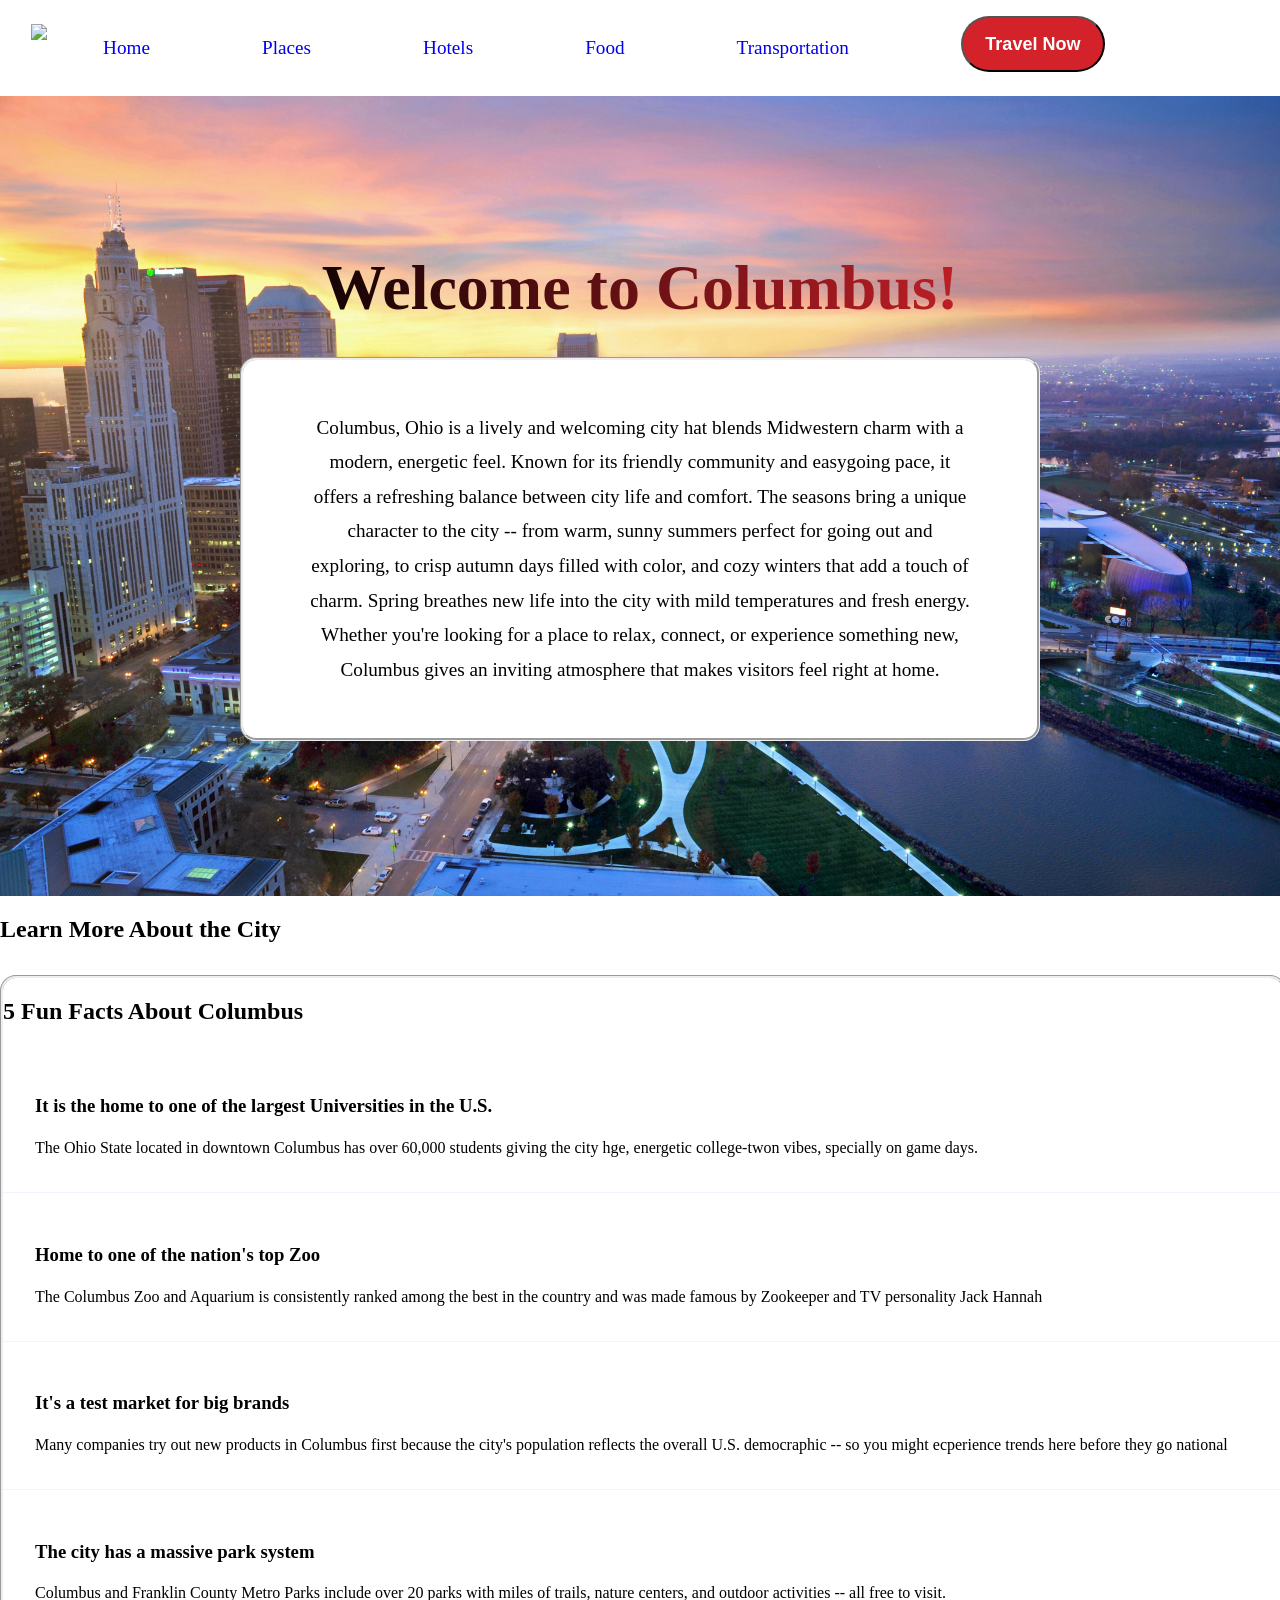
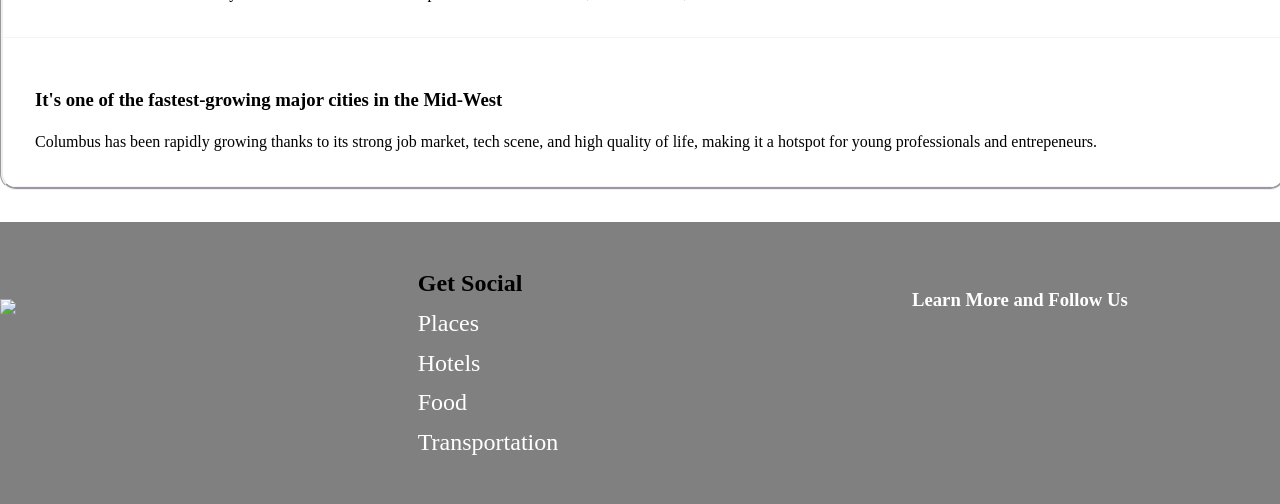
==== index.html @ cfb50b90 "Alejandra Quintero 5/7/2026 10:23 am" ====
<!DOCTYPE html>
<html lang="en">
<head>
    <meta charset="UTF-8">
    <meta name="viewport" content="width=device-width, initial-scale=1.0">
    <title>Columbus Webpage</title>
    <link rel = "stylesheet" href = "stylesheet.css"> 

    <script src="https://kit.fontawesome.com/469e185b0f.js" crossorigin="anonymous"></script>


</head>
<body>
    <!--NAVBAR SECTION -->
    <nav class = "navbar">
        <a href="index.html" id = "navlogo"> 
        <img class = "img" src = "./Resources/Columbus_LogoLockUp_Red_RGB.png"></a>
        </div>

        <ul class = "navbar_menu">
            <li><a class = "nav_links" href = "index.html">Home</a></li>
            <li><a class = "nav_links" href = "places.html">Places</a></li>
            <li><a class = "nav_links" href = "hotels.html">Hotels</a></li>
            <li><a class = "nav_links" href = "food.html">Food</a></li>
            <li><a class = "nav_links" href = "transportation.html">Transportation</a></li>

        </ul>

        <button class = "travel_button">Travel Now</button>

    </nav>
    <!--NAVBAR SECTION ENDS-->


    <!--MAIN HERO SECTION -->
    <section class =  "hero">
        <div class = "hero_content">
                <h1> Welcome to Columbus! </h1>
            <div class = "p_wrapper">
                    <p class = "hero_p">
                        Columbus, Ohio is a lively and welcoming city hat blends Midwestern charm with a modern, energetic feel. 
                        Known for its friendly community and easygoing pace, it offers a refreshing balance between city life and 
                        comfort. The seasons bring a unique character to the city -- from warm, sunny summers perfect for going out 
                        and exploring, to crisp autumn days filled with color, and cozy winters that add a touch of charm. Spring 
                        breathes new life into the city with mild temperatures and fresh energy. Whether you're looking for a place 
                        to relax, connect, or experience something new, Columbus gives an inviting atmosphere that makes visitors feel
                        right at home. 
                     </p>
            </div>
        </div>
                    

    </section>

    <!--MAIN SECTION-->

    <section class = "accordeon">
        
                <h2> Learn More About the City</h2>

                <div class = "hero_container">
                    <h2> 
                        5 Fun Facts About Columbus 
                    </h2>
                    <div class = "card">
                        <div class = "title">
                            <h3>
                                It is the home to one of the largest Universities in the U.S.
                            </h3>
                                <P class = "card_p"> 
                                    The Ohio State located in downtown Columbus has over 60,000 students 
                                    giving the city hge, energetic college-twon vibes, specially on game days. 
                                </P>
                        </div>
                    </div>
                    <div class = "card">
                        <div class = "title">
                            <h3>
                                Home to one of the nation's top Zoo
                            </h3>
                                <p class = "card_p">
                                    The Columbus Zoo and Aquarium is consistently ranked among the best in the country 
                                    and was made famous by Zookeeper and TV personality Jack Hannah 
                                </p>
                        </div>
                    </div>
                    <div class = "card">
                        <div class = "title">
                            <h3>
                                It's a test market for big brands 
                            </h3>
                                <p class = "card_p">
                                Many companies try out new products in Columbus first because the city's population reflects 
                                the overall U.S. democraphic -- so you might ecperience trends here before they go national
                            </p>
                        </div>
                    </div>
                    <div class = "card">
                        <div class = "title">
                            <h3>
                                The city has a massive park system
                            </h3>
                                <p class ="card_p">
                                    Columbus and Franklin County Metro Parks include over 20 parks with miles of trails, 
                                    nature centers,  and outdoor activities -- all free to visit. 
                                </p>

                        </div>
                    </div>
                    <div class = "card">
                        <div class = "title">
                            <h3>
                                It's one of the fastest-growing major cities in the Mid-West
                            </h3>
                                <p class = "card_p">
                                    Columbus has been rapidly growing thanks to its strong job market, tech scene, 
                                    and high quality of life, making it a hotspot for young professionals and entrepeneurs.
                                </p>
                        </div>
                    </div>

                </div>
        </div>
    </section>



    <!--FOOTER SECTION-->
    <footer class = "footer">
        <div class = "footer_container ">
            <div class = "footer_section"></div>
            <a href = "index.html">  <img class = "footer_logo" src = "./Resources/Columbus_LogoLockUp_Red_RGB.png"></a>
        </div>

        <div class = "footer_section"> <!--footer links--> 
            <h2>Get Social</h2>

            <a href = "places.html">Places</a>
            <a href = "hotels.html">Hotels</a>
            <a href = "food.html"> Food</a>
            <a href = "transportation.html"> Transportation</a>

        </div>

        <div class  = "footer_section">
            <h3> Learn More and Follow Us</h3>
            <div class = "media_icons">
                <a href = "https://www.facebook.com/Columbus/" target = "_blank">
                    <i class = "fa-brands fa-square-facebook"></i>
                </a>
                <a href = "https://www.instagram.com/Columbus/" target = "_blank">
                    <i class = "fa-brands fa-square-instagram"></i>
                </a>
                <a href = "https://x.com/Columbus" target = "blank">
                    <i class = "fa-brands fa-square-twitter"></i>

                <a href = "https://www.youtube.com/channel/UCgJ-dVHrsf5W9vEgA90TOJw" target = "_blank">
                    <i class = "fa-brands fa-square-youtube"></i>
                </a>
                </a>
            </div>
        </div>
        

    </footer>
        
    
</body>
</html>
---- stylesheet.css ----
body{
    margin: 0;
    font-family: Gotham Book; 
  
    
}


/*NAVBAR STYLING */ 
 
.navbar{
    background: transparent;  
    height: 6rem; 
    top: 0; 
    display: flex;  
    justify-content: center; 
    width: 100%;

    
}

.img{
 height: 3rem;
 width: auto; 
 padding: 1rem;
 align-items: left; 
}

#navlogo{
    background-size: 100%;
    display: flex; 
    align-items: center; 
    text-decoration: none; 
    background-clip: none;
}



.navbar_menu{
    display: flex;
    flex-direction: row;
    margin-bottom: 1rem; 
    text-decoration: none;
    list-style: none; 
    align-items: center; 
    justify-content: center; 
}

.nav_links{
    padding-right: 7rem; 
    padding-top: 1rem; 
    font-size: larger; 
    text-decoration: none; 
    list-style: none;

}

.nav_item:hover{
    color: #d3222a; 
    transition: all .3s ease-in-out; 
    transform: scale(1.05); 
}
.nav_item{
    text-decoration: none;
    list-style: none; 
    color: black;
    font-weight: bold;
    font-size:  2rem;
    display: inline-block; 
    transition: 0.3s ease, color 0.3s ease; 
}

.travel_button{
    margin-top: 1rem; 
    height: 3.5rem;
    width: 9rem;
    border-radius: 2.3rem; 
    background-color: #d3222a; 
    color: white; 
    font-weight: bold; 
    font-size: large; 
    text-align: center; 
    align-items: left; 
    margin-right: 10rem; 

}

.travel_button:hover{
    color: white; 
    transition: all .3s ease-in-out; 
    transform: scale(1.05); 
}


/*NAVBAR STYLING ENDS ********************************/ 

/*HERO STYLING ******************************/ 

.hero{
    display: flex; 
    align-items: center; 
    justify-content: center; 
    text-align: center; 
    padding-top: 5rem 2rem; 
    height: 50rem;
    


    background-image: url("./resources/DSC_7105.bl.f.jpg"); /*links image of columbus downtown as a background to webpage */
    background-size: cover;
    background-position: center; 
    position: relative; 
    background-repeat: no-repeat; 

}

.hero_content{
    position: relative; 
    max-width: 800px; 
}


.hero_content h1{
    background: linear-gradient(to right, black,#d3222a); 
    -webkit-baackground-clip: text;  
    background-clip: text; 
    color: transparent; 
    font-size: 4rem; 
    margin-bottom: 6rem;
    text-align: center; 
    margin: 0 0 2rem 0; 
}

.hero_p{
    color: black; 
    font-size: 1.2rem; 
    max-width: 60rem; 
    text-align: center;  
    padding: 0 2rem; 
    line-height: 1.8; 
    margin: 1 auto 0  auto; 
}

.p_wrapper{
    background-color: white; 
    padding: 2rem;
    border-radius: 1rem; 
    max-width: 60rem;
    margin: 0 auto; 
    border-style: groove; 
}

.hero_content h2{
    color: black; 
    font-weight: bolder;
    font-size: 1.9rem; 
}

.card{
    display: flex; 
    flex-direction: column;
    border-bottom: 1px solid hsl(275,100%,97%);
    padding-bottom: 1.5rem;

    background: white; 
    padding: 2rem; 

}

.card_p{
    margin: 0; 
    line-height: 24px; 
    color: black; 
    font-size: 16px; 
    transition: all .3s ease-in-out; 
}

.title:hover h3{
    color: #d3222a; 
    transition: all .3s ease-in-out; 
}

.hero_container{
    background: white; 
    display: flex;  
    flex-direction: column;  
    margin-top: 2rem; 
    width: 100%; 
    margin: 2rem auto; 
    border-radius: 1rem; 
    overflow: hidden;
    border-style: groove; 
}



/*HERO STYLING ENDS *********************************/
/*FOOTER STYLING *************/ 

.footer{
    background: grey;
    padding: 3rem; 

    display: flex; 
    justify-content: space-between; 
    align-items: flex-start; 


}

.footer_container{
    display: flex; 
    flex-direction: column; 
    gap: 0.8rem; 

}

.footer_section{
    display: flex; 
    flex-direction: column; 
    gap: 0.8rem; 
    text-decoration: none; 
    padding-left: 1rem;
    align-items: flex-start; 
   
}

.footer_section h3{
    color: white; 
    text-decoration: none; 
  
}

.footer_section h2{
    color: black; 
    margin: 0;
    text-align: right; 

}


.footer_section a:hover{
    color: #d3222a; 

}

.footer_logo{
 height: 3rem;
 width: auto; 
 padding: 1rem;
 align-items: left; 
 margin-left: -4rem
}

.footer_section:nth-child(2){
    align-items: flex-start; 

}


.footer_section:nth-child(3){
    align-items: flex-start; 
}

.footer_section a{
    color: white;
    text-decoration: none; 
    font-size: 1.5rem; 
    text-align: center; 
    align-items: center; 
}




.media_icons{
    display: flex; 
    flex-direction: row; 
    justify-content: space-evenly; 
    width: 20rem;
   


}

.media_icons a{
    font-size: 2.5rem;
    color: white; 
    
}
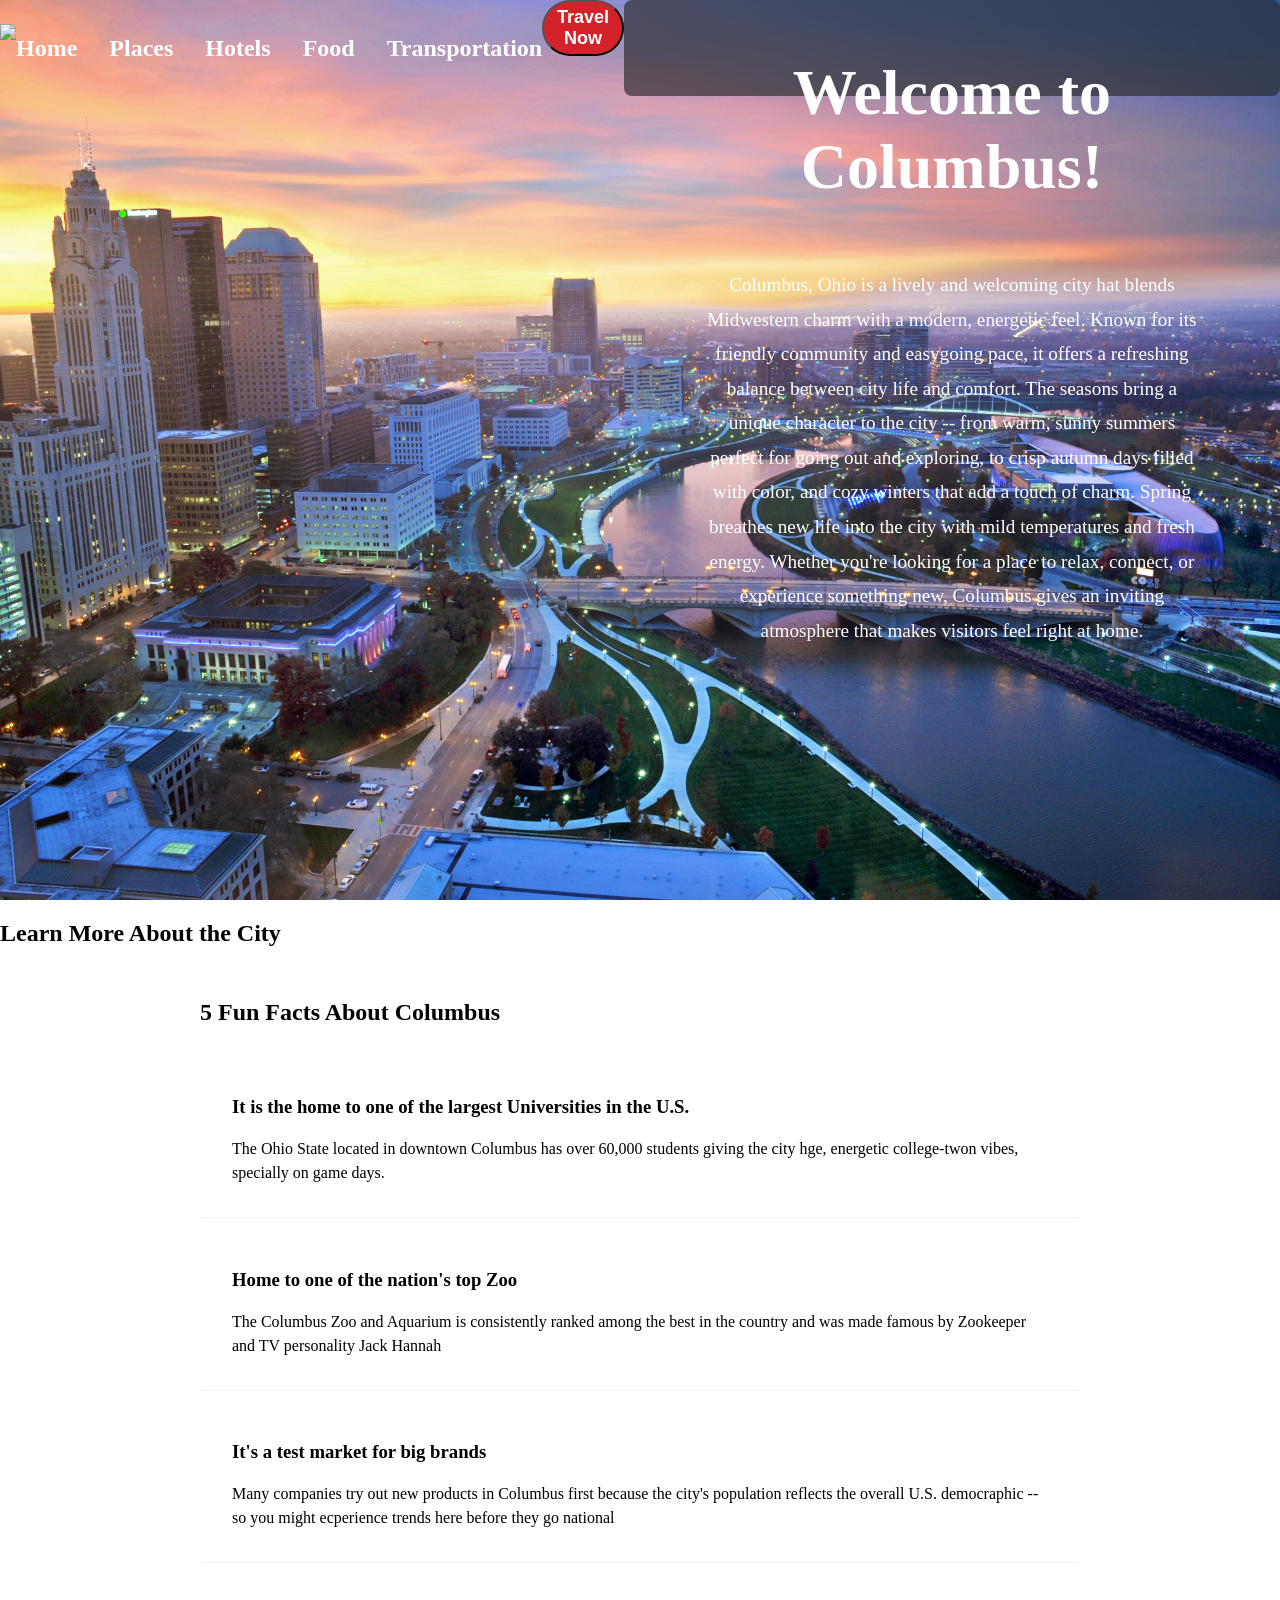
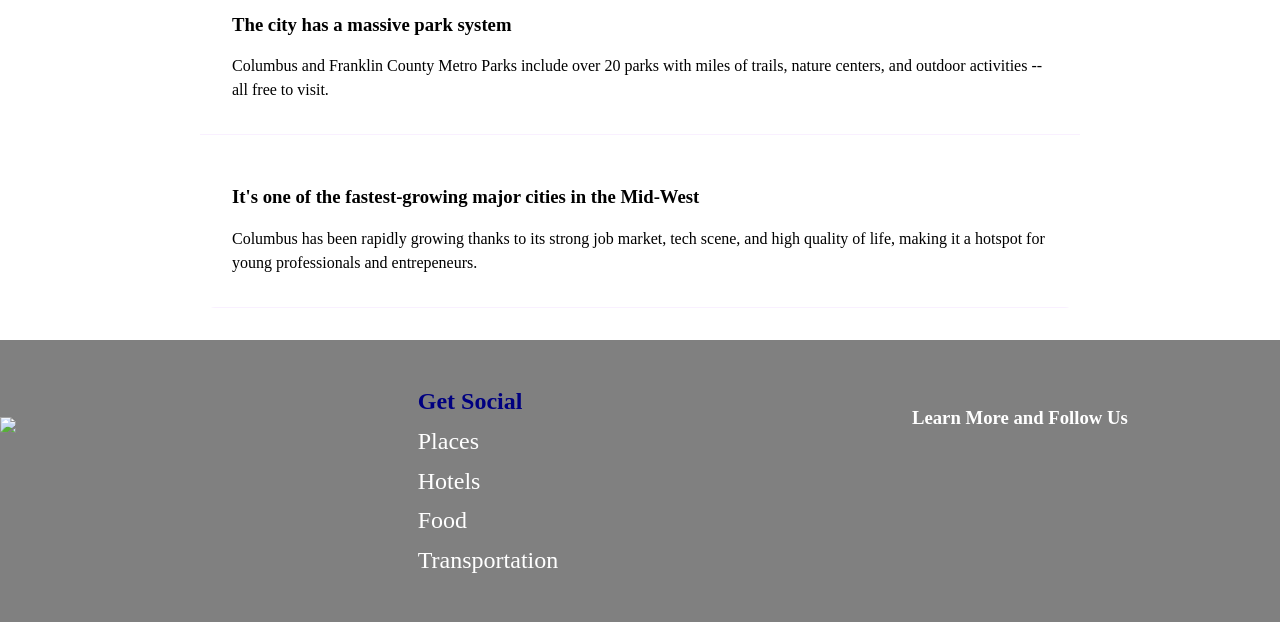
==== commit ad08725b: "Alejandra Quintero 5/13/2026 8:48pm" ====
--- a/index.html
+++ b/index.html
@@ -12,7 +12,14 @@
 </head>
 <body>
     <!--NAVBAR SECTION -->
-    <nav class = "navbar">
+
+    
+    <!--NAVBAR SECTION ENDS-->
+
+
+    <!--MAIN HERO SECTION -->
+    <section class =  "hero">
+        <nav class = "navbar">
         <a href="index.html" id = "navlogo"> 
         <img class = "img" src = "./Resources/Columbus_LogoLockUp_Red_RGB.png"></a>
         </div>
@@ -27,16 +34,10 @@
         </ul>
 
         <button class = "travel_button">Travel Now</button>
-
-    </nav>
-    <!--NAVBAR SECTION ENDS-->
-
-
-    <!--MAIN HERO SECTION -->
-    <section class =  "hero">
         <div class = "hero_content">
+            <div class = "welcome_box">
                 <h1> Welcome to Columbus! </h1>
-            <div class = "p_wrapper">
+                <div class = "p_wrapper">
                     <p class = "hero_p">
                         Columbus, Ohio is a lively and welcoming city hat blends Midwestern charm with a modern, energetic feel. 
                         Known for its friendly community and easygoing pace, it offers a refreshing balance between city life and 
@@ -46,6 +47,7 @@
                         to relax, connect, or experience something new, Columbus gives an inviting atmosphere that makes visitors feel
                         right at home. 
                      </p>
+                </div>
             </div>
         </div>
                     
--- a/stylesheet.css
+++ b/stylesheet.css
@@ -1,20 +1,25 @@
 body{
     margin: 0;
     font-family: Gotham Book; 
-  
-    
+
 }
 
 
 /*NAVBAR STYLING */ 
  
 .navbar{
-    background: transparent;  
+    background-color: transparent; 
     height: 6rem; 
     top: 0; 
+    left: 0;
     display: flex;  
     justify-content: center; 
     width: 100%;
+    position: absolute; 
+    justify-content: center; 
+    z-index: 10; 
+
+    
 
     
 }
@@ -22,7 +27,7 @@
 .img{
  height: 3rem;
  width: auto; 
- padding: 1rem;
+ /* padding: 2.5rem; */
  align-items: left; 
 }
 
@@ -44,18 +49,25 @@
     list-style: none; 
     align-items: center; 
     justify-content: center; 
+    margin-top: 1.5rem;
+    gap: 2rem; 
+    margin: 0; 
+    padding: 0;
+
 }
 
 .nav_links{
-    padding-right: 7rem; 
-    padding-top: 1rem; 
-    font-size: larger; 
+    /* padding-right: 7rem; 
+    padding-top: 1rem;  */
+    font-size: 1.5rem; 
     text-decoration: none; 
     list-style: none;
-
-}
-
-.nav_item:hover{
+    color: white;  
+    font-weight: bold; 
+
+}
+
+.nav_item a:hover{
     color: #d3222a; 
     transition: all .3s ease-in-out; 
     transform: scale(1.05); 
@@ -71,7 +83,6 @@
 }
 
 .travel_button{
-    margin-top: 1rem; 
     height: 3.5rem;
     width: 9rem;
     border-radius: 2.3rem; 
@@ -81,7 +92,7 @@
     font-size: large; 
     text-align: center; 
     align-items: left; 
-    margin-right: 10rem; 
+   
 
 }
 
@@ -97,58 +108,57 @@
 /*HERO STYLING ******************************/ 
 
 .hero{
-    display: flex; 
-    align-items: center; 
-    justify-content: center; 
-    text-align: center; 
-    padding-top: 5rem 2rem; 
-    height: 50rem;
-    
-
+    min-height: 100vh; 
+    width: 100%; 
 
     background-image: url("./resources/DSC_7105.bl.f.jpg"); /*links image of columbus downtown as a background to webpage */
-    background-size: cover;
+    background-size: cover; 
     background-position: center; 
+    background-repeat: no-repeat;
+
     position: relative; 
-    background-repeat: no-repeat; 
+    box-sizing: border-box;  
+
+
 
 }
 
 .hero_content{
-    position: relative; 
-    max-width: 800px; 
-}
-
-
-.hero_content h1{
-    background: linear-gradient(to right, black,#d3222a); 
-    -webkit-baackground-clip: text;  
-    background-clip: text; 
-    color: transparent; 
-    font-size: 4rem; 
-    margin-bottom: 6rem;
-    text-align: center; 
-    margin: 0 0 2rem 0; 
-}
+    width: 100%;
+    display: flex;
+    justify-content: center;
+}
+
 
 .hero_p{
-    color: black; 
+    color: white; 
     font-size: 1.2rem; 
     max-width: 60rem; 
     text-align: center;  
     padding: 0 2rem; 
     line-height: 1.8; 
-    margin: 1 auto 0  auto; 
-}
-
-.p_wrapper{
-    background-color: white; 
-    padding: 2rem;
-    border-radius: 1rem; 
-    max-width: 60rem;
-    margin: 0 auto; 
-    border-style: groove; 
-}
+    margin: 0  auto; 
+}
+
+.welcome_box{
+    background: rgba(40,40,40,0.65);
+    padding: 2rem 3rem; 
+    border-radius: 0.5rem; 
+    width: 100%; 
+    max-height: 35rem;
+    backdrop-filter: blur(0.7rem); 
+    text-align: center; 
+    
+
+}
+
+.hero_content h1{
+  color: white; 
+  font-size: 4rem; 
+  margin-top: 1.5rem;
+}
+
+
 
 .hero_content h2{
     color: black; 
@@ -185,11 +195,11 @@
     display: flex;  
     flex-direction: column;  
     margin-top: 2rem; 
-    width: 100%; 
+    width: 55rem; 
     margin: 2rem auto; 
     border-radius: 1rem; 
     overflow: hidden;
-    border-style: groove; 
+    border: 0.06 solid lightgray; 
 }
 
 
@@ -221,21 +231,30 @@
     gap: 0.8rem; 
     text-decoration: none; 
     padding-left: 1rem;
-    align-items: flex-start; 
+    align-items: center; 
+    text-align: center; 
+
    
 }
 
 .footer_section h3{
     color: white; 
     text-decoration: none; 
+    text-align: center; 
   
 }
 
 .footer_section h2{
-    color: black; 
+    color: white; 
     margin: 0;
-    text-align: right; 
-
+    /* text-align: right;  */
+    color: navy; 
+    text-align: center; 
+
+}
+
+.footer_section a{
+    text-align: center; 
 }
 
 
@@ -249,7 +268,8 @@
  width: auto; 
  padding: 1rem;
  align-items: left; 
- margin-left: -4rem
+ margin-left: -4rem;
+
 }
 
 .footer_section:nth-child(2){
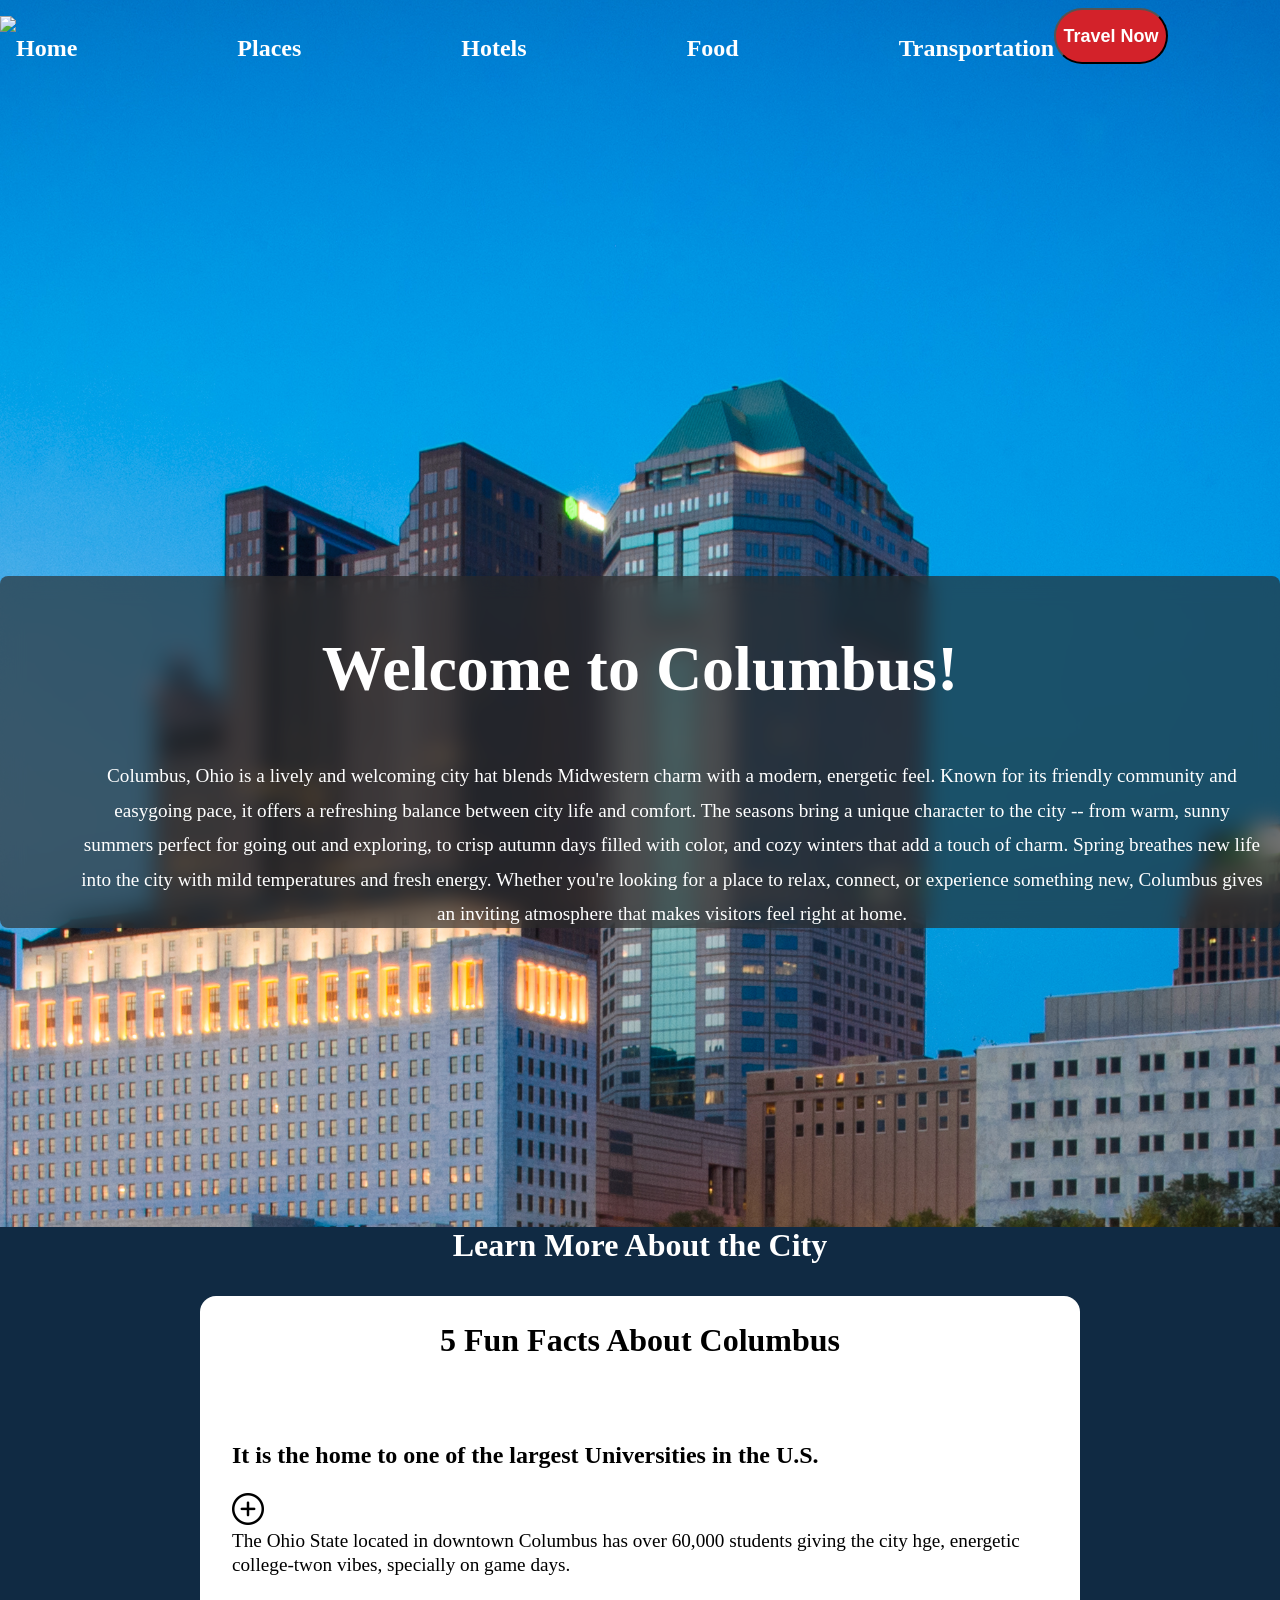
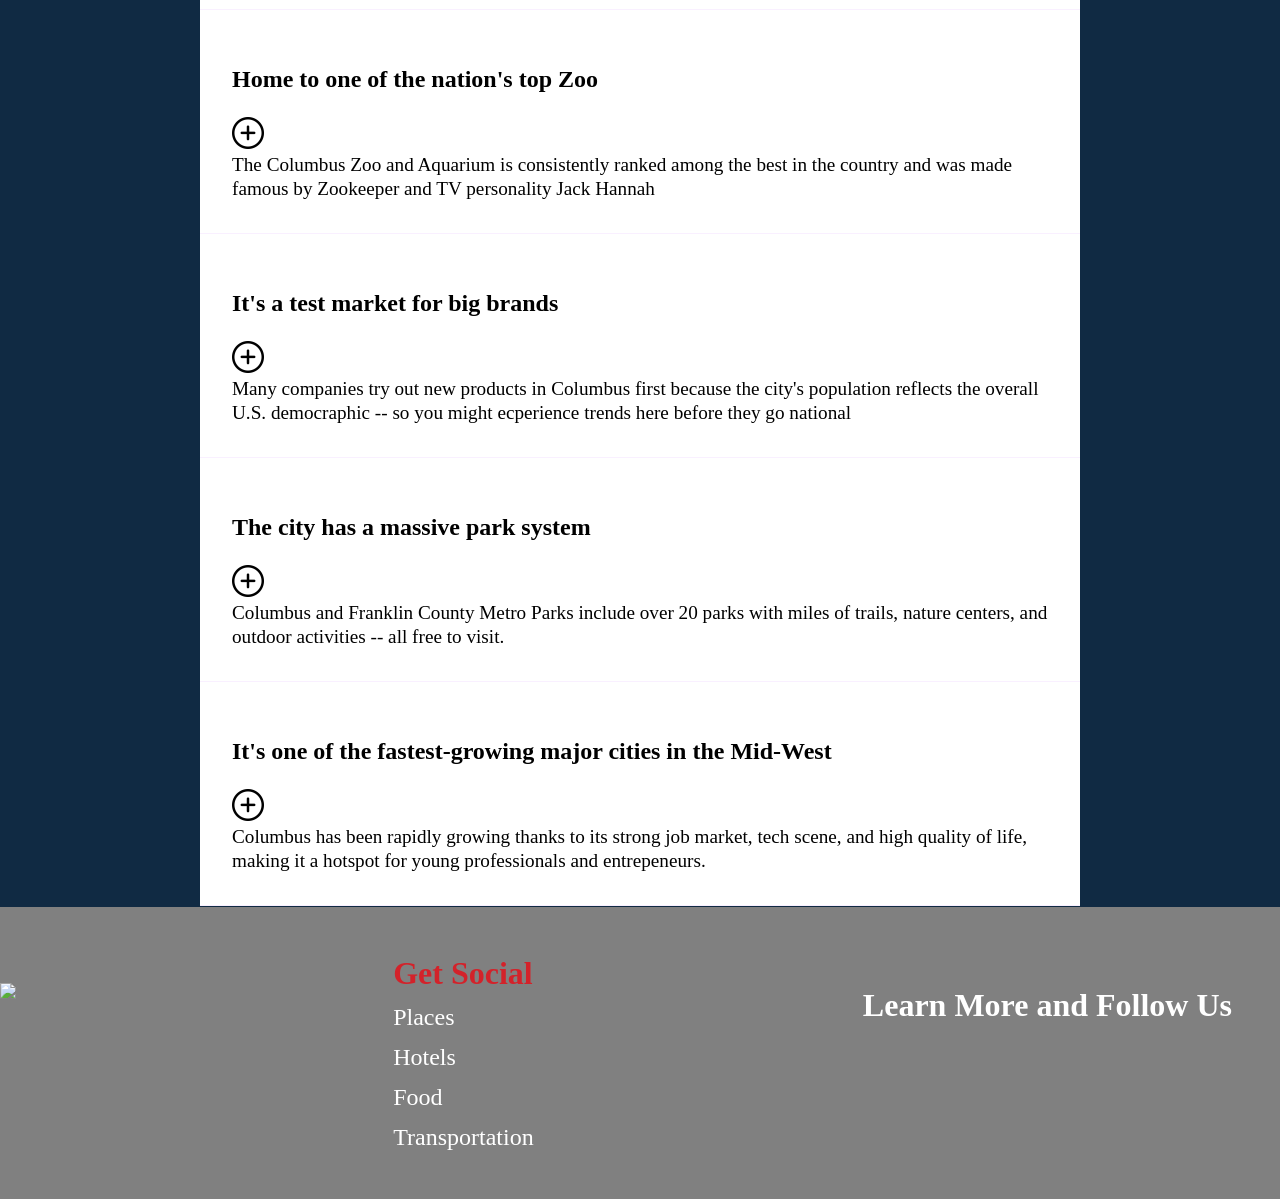
==== commit f6bfcdf9: "Alejandra Quintero 5/14/2026 10:38am" ====
--- a/index.html
+++ b/index.html
@@ -34,6 +34,7 @@
         </ul>
 
         <button class = "travel_button">Travel Now</button>
+        </nav>
         <div class = "hero_content">
             <div class = "welcome_box">
                 <h1> Welcome to Columbus! </h1>
@@ -56,7 +57,8 @@
 
     <!--MAIN SECTION-->
 
-    <section class = "accordeon">
+    <section>
+        <div class = accordeon>
         
                 <h2> Learn More About the City</h2>
 
@@ -69,6 +71,7 @@
                             <h3>
                                 It is the home to one of the largest Universities in the U.S.
                             </h3>
+                            <img src = "./resources/add.png" alt = "plus icon" class = "plus-icon">
                                 <P class = "card_p"> 
                                     The Ohio State located in downtown Columbus has over 60,000 students 
                                     giving the city hge, energetic college-twon vibes, specially on game days. 
@@ -80,6 +83,7 @@
                             <h3>
                                 Home to one of the nation's top Zoo
                             </h3>
+                            <img src = "./resources/add.png" alt = "plus icon" class = "plus-icon">
                                 <p class = "card_p">
                                     The Columbus Zoo and Aquarium is consistently ranked among the best in the country 
                                     and was made famous by Zookeeper and TV personality Jack Hannah 
@@ -91,6 +95,7 @@
                             <h3>
                                 It's a test market for big brands 
                             </h3>
+                            <img src = "./resources/add.png" alt = "plus icon" class = "plus-icon">
                                 <p class = "card_p">
                                 Many companies try out new products in Columbus first because the city's population reflects 
                                 the overall U.S. democraphic -- so you might ecperience trends here before they go national
@@ -102,6 +107,7 @@
                             <h3>
                                 The city has a massive park system
                             </h3>
+                            <img src = "./resources/add.png" alt = "plus icon" class = "plus-icon">
                                 <p class ="card_p">
                                     Columbus and Franklin County Metro Parks include over 20 parks with miles of trails, 
                                     nature centers,  and outdoor activities -- all free to visit. 
@@ -114,6 +120,7 @@
                             <h3>
                                 It's one of the fastest-growing major cities in the Mid-West
                             </h3>
+                            <img src = "./resources/add.png" alt = "plus icon" class = "plus-icon">
                                 <p class = "card_p">
                                     Columbus has been rapidly growing thanks to its strong job market, tech scene, 
                                     and high quality of life, making it a hotspot for young professionals and entrepeneurs.
@@ -122,6 +129,7 @@
                     </div>
 
                 </div>
+            </div>
         </div>
     </section>
 
--- a/stylesheet.css
+++ b/stylesheet.css
@@ -1,6 +1,11 @@
 body{
     margin: 0;
     font-family: Gotham Book; 
+
+    background-image: url(./resources/Columbus\ May\ 2017-163-20170527.jpg);
+    background-size: cover; 
+    background-position: center; 
+    background-repeat: no-repeat;
 
 }
 
@@ -13,10 +18,10 @@
     top: 0; 
     left: 0;
     display: flex;  
-    justify-content: center; 
+    flex-direction: row; 
+    justify-content: space-between; 
     width: 100%;
     position: absolute; 
-    justify-content: center; 
     z-index: 10; 
 
     
@@ -25,9 +30,8 @@
 }
 
 .img{
- height: 3rem;
+ height: 4rem;
  width: auto; 
- /* padding: 2.5rem; */
  align-items: left; 
 }
 
@@ -50,7 +54,7 @@
     align-items: center; 
     justify-content: center; 
     margin-top: 1.5rem;
-    gap: 2rem; 
+    gap: 10rem; 
     margin: 0; 
     padding: 0;
 
@@ -91,7 +95,9 @@
     font-weight: bold; 
     font-size: large; 
     text-align: center; 
-    align-items: left; 
+    align-items: right; 
+    margin-right: 7rem;
+    margin-top: 0.5rem;
    
 
 }
@@ -108,16 +114,17 @@
 /*HERO STYLING ******************************/ 
 
 .hero{
-    min-height: 100vh; 
-    width: 100%; 
-
-    background-image: url("./resources/DSC_7105.bl.f.jpg"); /*links image of columbus downtown as a background to webpage */
+    height: 75rem; 
+    width: auto; 
+/* 
+    background-image: url(./resources/Columbus\ May\ 2017-163-20170527.jpg);
     background-size: cover; 
     background-position: center; 
-    background-repeat: no-repeat;
+    background-repeat: no-repeat; */
 
     position: relative; 
-    box-sizing: border-box;  
+    box-sizing: border-box;
+    padding-bottom: 4rem; 
 
 
 
@@ -133,7 +140,8 @@
 .hero_p{
     color: white; 
     font-size: 1.2rem; 
-    max-width: 60rem; 
+    /* max-width: 60rem;  */
+    width: 100%; 
     text-align: center;  
     padding: 0 2rem; 
     line-height: 1.8; 
@@ -145,9 +153,10 @@
     padding: 2rem 3rem; 
     border-radius: 0.5rem; 
     width: 100%; 
-    max-height: 35rem;
+    height: 18rem;
     backdrop-filter: blur(0.7rem); 
     text-align: center; 
+    margin: 36rem auto; 
     
 
 }
@@ -166,6 +175,22 @@
     font-size: 1.9rem; 
 }
 
+.accordeon{
+    background-color: #102a43; 
+    height: 80rem;
+    
+
+}
+.accordeon h2{
+    text-align: center;  
+    font-size: 2rem;
+    color: white;
+}
+
+.hero_container h2{
+    color: black; 
+}
+
 .card{
     display: flex; 
     flex-direction: column;
@@ -174,6 +199,7 @@
 
     background: white; 
     padding: 2rem; 
+ 
 
 }
 
@@ -181,8 +207,12 @@
     margin: 0; 
     line-height: 24px; 
     color: black; 
-    font-size: 16px; 
+    font-size: 1.2rem; 
     transition: all .3s ease-in-out; 
+}
+
+.title h3{
+    font-size: 1.5rem;
 }
 
 .title:hover h3{
@@ -198,8 +228,13 @@
     width: 55rem; 
     margin: 2rem auto; 
     border-radius: 1rem; 
-    overflow: hidden;
     border: 0.06 solid lightgray; 
+    height: 35rem
+}
+
+.plus-icon{
+    width:2rem;
+    height: 2rem;
 }
 
 
@@ -241,19 +276,24 @@
     color: white; 
     text-decoration: none; 
     text-align: center; 
+    font-size: 2rem;
+    font-weight: bold;
+    margin-top: 2rem;
   
 }
 
 .footer_section h2{
     color: white; 
     margin: 0;
-    /* text-align: right;  */
-    color: navy; 
-    text-align: center; 
+    color: #d3222a;  
+    text-align: center; 
+    font-size: 2rem;
+    font-weight: bold; 
 
 }
 
 .footer_section a{
+    align-items: center;
     text-align: center; 
 }
 
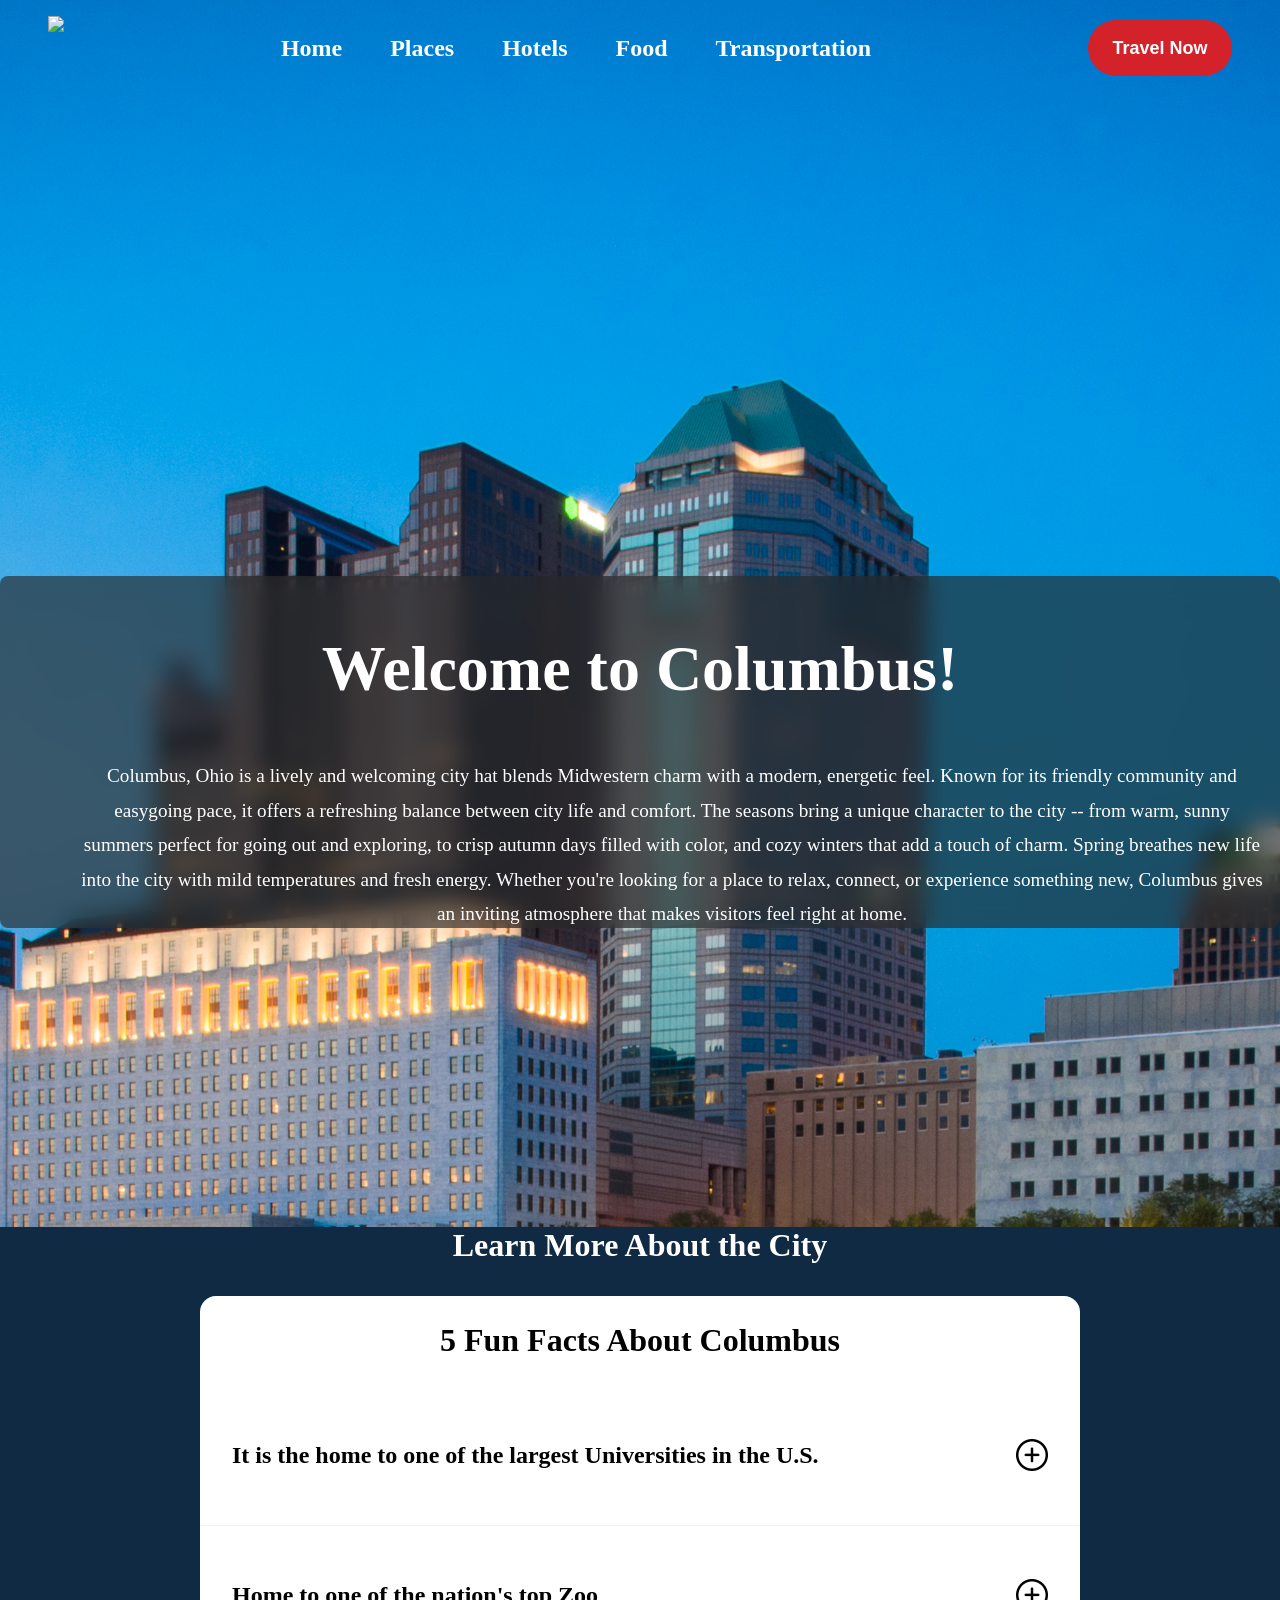
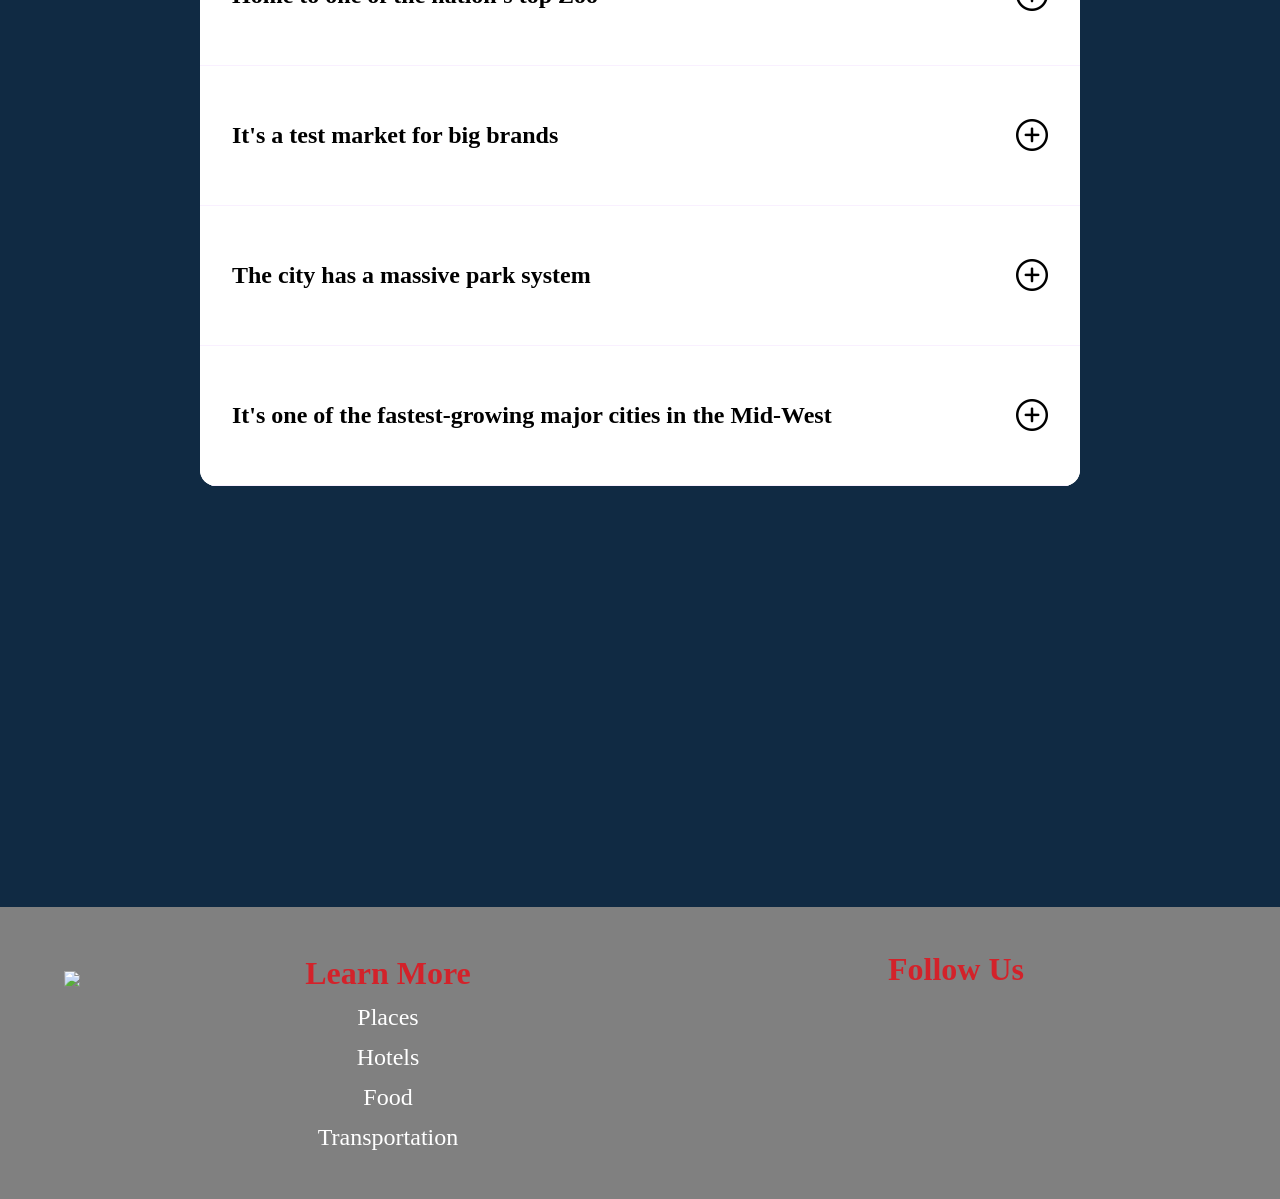
==== commit 5e2c79df: "Alejandra Quintero 5/14/2026 6:05pm" ====
--- a/index.html
+++ b/index.html
@@ -7,6 +7,7 @@
     <link rel = "stylesheet" href = "stylesheet.css"> 
 
     <script src="https://kit.fontawesome.com/469e185b0f.js" crossorigin="anonymous"></script>
+
 
 
 </head>
@@ -72,11 +73,12 @@
                                 It is the home to one of the largest Universities in the U.S.
                             </h3>
                             <img src = "./resources/add.png" alt = "plus icon" class = "plus-icon">
-                                <P class = "card_p"> 
+                        </div>
+                                <p class = "card_p"> 
                                     The Ohio State located in downtown Columbus has over 60,000 students 
                                     giving the city hge, energetic college-twon vibes, specially on game days. 
-                                </P>
-                        </div>
+                                </p>
+                        
                     </div>
                     <div class = "card">
                         <div class = "title">
@@ -84,11 +86,12 @@
                                 Home to one of the nation's top Zoo
                             </h3>
                             <img src = "./resources/add.png" alt = "plus icon" class = "plus-icon">
+                        </div>
                                 <p class = "card_p">
                                     The Columbus Zoo and Aquarium is consistently ranked among the best in the country 
                                     and was made famous by Zookeeper and TV personality Jack Hannah 
                                 </p>
-                        </div>
+                        
                     </div>
                     <div class = "card">
                         <div class = "title">
@@ -96,11 +99,12 @@
                                 It's a test market for big brands 
                             </h3>
                             <img src = "./resources/add.png" alt = "plus icon" class = "plus-icon">
+                        </div>
                                 <p class = "card_p">
                                 Many companies try out new products in Columbus first because the city's population reflects 
                                 the overall U.S. democraphic -- so you might ecperience trends here before they go national
                             </p>
-                        </div>
+                        
                     </div>
                     <div class = "card">
                         <div class = "title">
@@ -108,12 +112,13 @@
                                 The city has a massive park system
                             </h3>
                             <img src = "./resources/add.png" alt = "plus icon" class = "plus-icon">
+                        </div>
                                 <p class ="card_p">
                                     Columbus and Franklin County Metro Parks include over 20 parks with miles of trails, 
                                     nature centers,  and outdoor activities -- all free to visit. 
                                 </p>
 
-                        </div>
+                        
                     </div>
                     <div class = "card">
                         <div class = "title">
@@ -121,11 +126,12 @@
                                 It's one of the fastest-growing major cities in the Mid-West
                             </h3>
                             <img src = "./resources/add.png" alt = "plus icon" class = "plus-icon">
+                        </div>
                                 <p class = "card_p">
                                     Columbus has been rapidly growing thanks to its strong job market, tech scene, 
                                     and high quality of life, making it a hotspot for young professionals and entrepeneurs.
                                 </p>
-                        </div>
+                        
                     </div>
 
                 </div>
@@ -143,7 +149,7 @@
         </div>
 
         <div class = "footer_section"> <!--footer links--> 
-            <h2>Get Social</h2>
+            <h2>Learn More</h2>
 
             <a href = "places.html">Places</a>
             <a href = "hotels.html">Hotels</a>
@@ -153,7 +159,7 @@
         </div>
 
         <div class  = "footer_section">
-            <h3> Learn More and Follow Us</h3>
+            <h3> Follow Us</h3>
             <div class = "media_icons">
                 <a href = "https://www.facebook.com/Columbus/" target = "_blank">
                     <i class = "fa-brands fa-square-facebook"></i>
@@ -162,18 +168,19 @@
                     <i class = "fa-brands fa-square-instagram"></i>
                 </a>
                 <a href = "https://x.com/Columbus" target = "blank">
-                    <i class = "fa-brands fa-square-twitter"></i>
+                    <i class = "fa-brands fa-square-twitter"></i> 
+                </a>
 
                 <a href = "https://www.youtube.com/channel/UCgJ-dVHrsf5W9vEgA90TOJw" target = "_blank">
                     <i class = "fa-brands fa-square-youtube"></i>
                 </a>
-                </a>
+            
             </div>
         </div>
         
 
     </footer>
         
-    
+<script src ="code.js"></script>
 </body>
 </html>
--- a/stylesheet.css
+++ b/stylesheet.css
@@ -19,42 +19,40 @@
     left: 0;
     display: flex;  
     flex-direction: row; 
+    align-items: center; 
     justify-content: space-between; 
     width: 100%;
     position: absolute; 
     z-index: 10; 
-
-    
-
-    
+    padding: 0 3rem; 
+    box-sizing: border-box;
+
 }
 
 .img{
  height: 4rem;
  width: auto; 
- align-items: left; 
 }
 
 #navlogo{
-    background-size: 100%;
-    display: flex; 
+    /* background-size: 100%; */
+    display: flex;  
     align-items: center; 
     text-decoration: none; 
-    background-clip: none;
-}
+    /* background-clip: none; */
+} 
 
 
 
 .navbar_menu{
     display: flex;
-    flex-direction: row;
-    margin-bottom: 1rem; 
-    text-decoration: none;
+    /* flex-direction: row; */
+    /* margin-bottom: 1rem;  */
     list-style: none; 
     align-items: center; 
     justify-content: center; 
-    margin-top: 1.5rem;
-    gap: 10rem; 
+    /* margin-top: 1.5rem; */
+    gap: 3rem; 
     margin: 0; 
     padding: 0;
 
@@ -63,20 +61,21 @@
 .nav_links{
     /* padding-right: 7rem; 
     padding-top: 1rem;  */
-    font-size: 1.5rem; 
-    text-decoration: none; 
-    list-style: none;
-    color: white;  
-    font-weight: bold; 
-
-}
-
-.nav_item a:hover{
+    
+     font-size: 1.5rem;
+    text-decoration: none;
+    color: white;
+    font-weight: bold;
+    transition: color 0.3s ease, transform 0.3s ease;
+    display: inline-block;
+}
+
+.nav_links:hover{
     color: #d3222a; 
     transition: all .3s ease-in-out; 
     transform: scale(1.05); 
 }
-.nav_item{
+/* .nav_items{
     text-decoration: none;
     list-style: none; 
     color: black;
@@ -84,7 +83,7 @@
     font-size:  2rem;
     display: inline-block; 
     transition: 0.3s ease, color 0.3s ease; 
-}
+} */
 
 .travel_button{
     height: 3.5rem;
@@ -93,11 +92,13 @@
     background-color: #d3222a; 
     color: white; 
     font-weight: bold; 
+    border: none; 
     font-size: large; 
     text-align: center; 
     align-items: right; 
-    margin-right: 7rem;
-    margin-top: 0.5rem;
+    cursor: pointer; 
+    /* margin-right: 7rem;
+    margin-top: 0.5rem; */
    
 
 }
@@ -204,6 +205,7 @@
 }
 
 .card_p{
+    display: none;
     margin: 0; 
     line-height: 24px; 
     color: black; 
@@ -211,13 +213,25 @@
     transition: all .3s ease-in-out; 
 }
 
+.card.active .card_p{
+    display: block;
+}
+
+.title{
+    display: flex;
+    justify-content: space-between; 
+    align-items: center; 
+    gap: 1rem;
+}
+
 .title h3{
     font-size: 1.5rem;
+    transition: color 0.3s ease-in-out;
 }
 
 .title:hover h3{
-    color: #d3222a; 
-    transition: all .3s ease-in-out; 
+    color: #d3222a;
+
 }
 
 .hero_container{
@@ -228,8 +242,8 @@
     width: 55rem; 
     margin: 2rem auto; 
     border-radius: 1rem; 
-    border: 0.06 solid lightgray; 
-    height: 35rem
+    border: 0.06 solid lightgray;  
+    overflow: hidden; 
 }
 
 .plus-icon{
@@ -237,6 +251,19 @@
     height: 2rem;
 }
 
+.card_p, .card_img{
+    display: none; 
+}
+
+.card_img{
+    width: 100%; 
+    height: 18rem;
+    object-fit: cover; 
+    border-radius: 0.8rem; 
+    margin-top: 1rem; 
+    
+}
+
 
 
 /*HERO STYLING ENDS *********************************/
@@ -253,12 +280,14 @@
 
 }
 
-.footer_container{
+/* .footer_container{
     display: flex; 
-    flex-direction: column; 
-    gap: 0.8rem; 
-
-}
+    justify-content: space-between; 
+    align-items: flex-start; 
+    /* flex-direction: column;  
+    gap: 4rem; 
+    flex-wrap: wrap; 
+} */
 
 .footer_section{
     display: flex; 
@@ -268,31 +297,37 @@
     padding-left: 1rem;
     align-items: center; 
     text-align: center; 
+    flex: 1; 
+
 
    
 }
 
 .footer_section h3{
+    color: #d3222a; 
+    text-decoration: none; 
+    text-align: center; 
+    font-size: 2rem;
+    font-weight: bold;
+    margin-top: -0.2rem;
+
+  
+}
+
+.footer_section h2{ 
+    margin: 0;
+    color: #d3222a;  
+    text-align: center; 
+    font-size: 2rem;
+    font-weight: bold; 
+
+}
+
+.footer_section a{
     color: white; 
     text-decoration: none; 
-    text-align: center; 
-    font-size: 2rem;
-    font-weight: bold;
-    margin-top: 2rem;
-  
-}
-
-.footer_section h2{
-    color: white; 
-    margin: 0;
-    color: #d3222a;  
-    text-align: center; 
-    font-size: 2rem;
-    font-weight: bold; 
-
-}
-
-.footer_section a{
+    font-size: 1.5rem; 
+    transition: all .3 ease;
     align-items: center;
     text-align: center; 
 }
@@ -300,6 +335,7 @@
 
 .footer_section a:hover{
     color: #d3222a; 
+    transform: scale(1.05); 
 
 }
 
@@ -308,11 +344,12 @@
  width: auto; 
  padding: 1rem;
  align-items: left; 
- margin-left: -4rem;
-
-}
-
-.footer_section:nth-child(2){
+ /* margin-left: -4rem; */
+ margin-bottom: 1rem; 
+
+}
+
+/* .footer_section:nth-child(2){
     align-items: flex-start; 
 
 }
@@ -320,16 +357,16 @@
 
 .footer_section:nth-child(3){
     align-items: flex-start; 
-}
-
-.footer_section a{
+} */
+
+/* .footer_section a{
     color: white;
     text-decoration: none; 
     font-size: 1.5rem; 
     text-align: center; 
     align-items: center; 
 }
-
+ */
 
 
 
@@ -337,6 +374,8 @@
     display: flex; 
     flex-direction: row; 
     justify-content: space-evenly; 
+    align-items: center; 
+    margin-top: 1rem; 
     width: 20rem;
    
 
@@ -346,5 +385,96 @@
 .media_icons a{
     font-size: 2.5rem;
     color: white; 
+    transition: all .3s ease; 
     
+}
+
+.media_icons a:hover{
+    color: #d3222a; 
+    transform: scale(1.1);
+}
+
+/* MOBILE VIEW */ 
+
+@media screen and (max-width: 48rem) {
+
+    .navbar{
+        flex-direction: column; 
+        height: auto; 
+        padding: 1rem; 
+        gap: 1rem; 
+    }
+
+    .navbar_menu{
+        flex-direction: column; 
+        gap: 1.5rem; 
+
+    }
+
+    .nav_links{
+        font-size: 1.2rem; 
+
+    }
+
+    .travel_button{
+        width: 100%; 
+        max-width: 12rem; 
+        margin: 0; 
+
+    }
+
+    .hero{
+        height: auto; 
+        padding: 8rem 1rem 4rem 1rem; 
+
+    }
+
+    .welcome_box{
+        width: 90%;
+        height: auto; 
+        margin: 10rem auto 0 auto; 
+        padding: 2rem; 
+    }
+
+    .hero_content h1{
+        font-size: 2.5rem; 
+
+    }
+
+    .hero_p{
+        font-size: 1rem;
+        line-height: 1.6; 
+
+    }
+
+    .hero_container{
+        width: 90%;
+    }
+
+    title h3{
+        font-size: 1.1rem; 
+    }
+
+    .card_p{
+        font-size: 1rem; 
+    }
+
+    .card_img{
+        height: 12rem; 
+
+    }
+
+    .footer{
+        flex-direction: column; 
+        align-items: center; 
+        text-align: center;
+        gap: 3rem; 
+    }
+
+    .media_icons{
+        width: auto; 
+        gap: 1rem;
+
+    }
+
 }
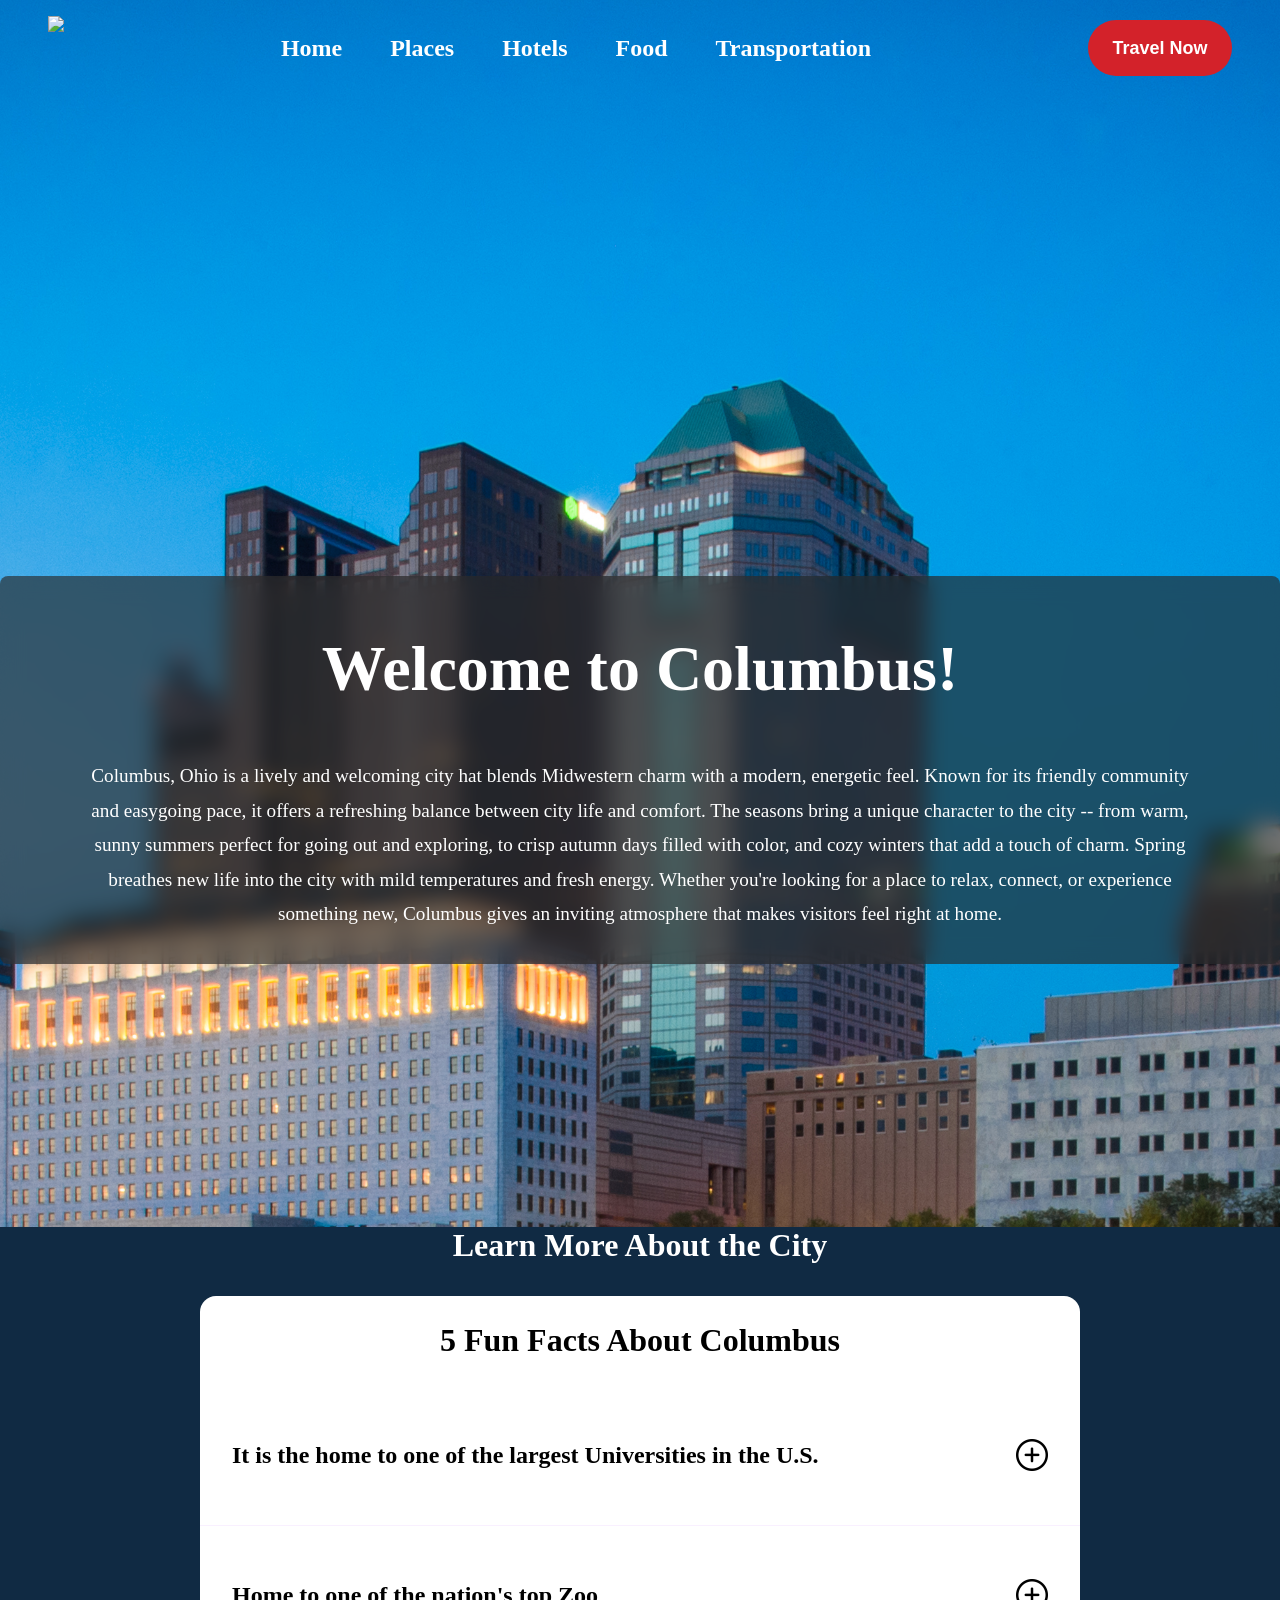
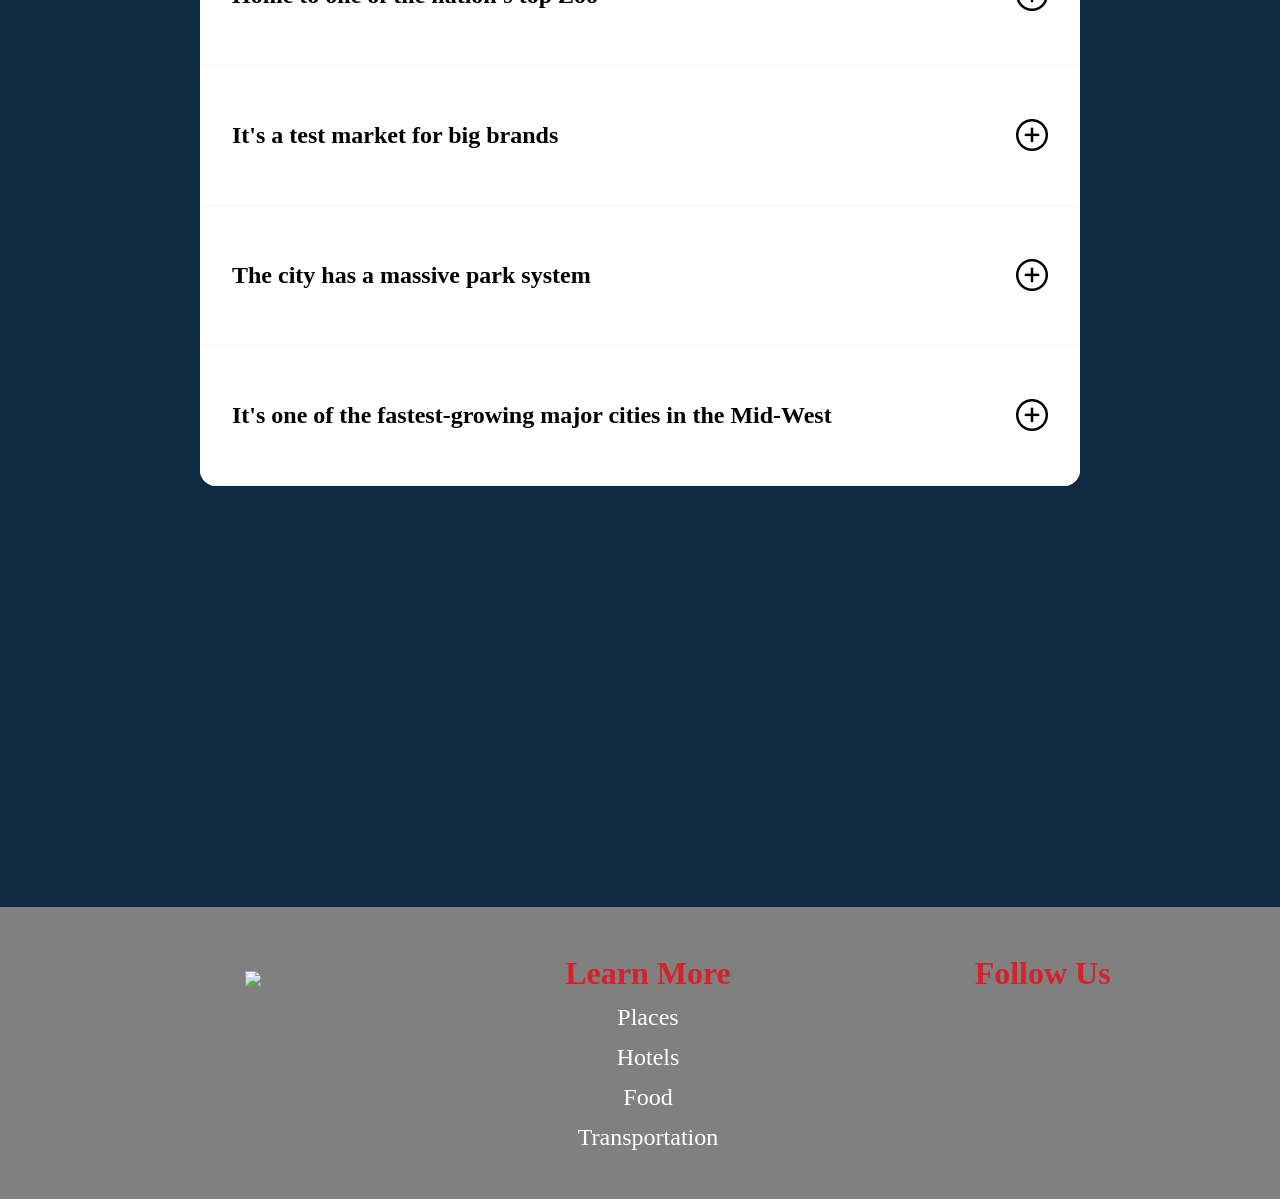
==== commit d116f4d7: "Alejandra Quintero 5/14/2026 10:24 pm" ====
--- a/index.html
+++ b/index.html
@@ -22,8 +22,13 @@
     <section class =  "hero">
         <nav class = "navbar">
         <a href="index.html" id = "navlogo"> 
+
         <img class = "img" src = "./Resources/Columbus_LogoLockUp_Red_RGB.png"></a>
+        <div class = "hamburguer">
+            &#9776;
+
         </div>
+    
 
         <ul class = "navbar_menu">
             <li><a class = "nav_links" href = "index.html">Home</a></li>
@@ -78,6 +83,7 @@
                                     The Ohio State located in downtown Columbus has over 60,000 students 
                                     giving the city hge, energetic college-twon vibes, specially on game days. 
                                 </p>
+                                <img src = "resources/ScriptOhio.jpg" alt = "Ohio State" class = "card_img">
                         
                     </div>
                     <div class = "card">
@@ -91,6 +97,7 @@
                                     The Columbus Zoo and Aquarium is consistently ranked among the best in the country 
                                     and was made famous by Zookeeper and TV personality Jack Hannah 
                                 </p>
+                                <img src = "./resources/09500_hr.jpg" alt = "Columbus Zoo" class = "card_img">
                         
                     </div>
                     <div class = "card">
@@ -104,6 +111,8 @@
                                 Many companies try out new products in Columbus first because the city's population reflects 
                                 the overall U.S. democraphic -- so you might ecperience trends here before they go national
                             </p>
+                            <img src = "resources/ShortNorth_2.jpg" alt = "Brands" class = "card_img">
+
                         
                     </div>
                     <div class = "card">
@@ -117,6 +126,7 @@
                                     Columbus and Franklin County Metro Parks include over 20 parks with miles of trails, 
                                     nature centers,  and outdoor activities -- all free to visit. 
                                 </p>
+                                <img src = "./resources/metro parks.jpeg" alt = "parks" class = "card_img">
 
                         
                     </div>
@@ -131,6 +141,7 @@
                                     Columbus has been rapidly growing thanks to its strong job market, tech scene, 
                                     and high quality of life, making it a hotspot for young professionals and entrepeneurs.
                                 </p>
+                                <img src = "./resources/IMG_3878.jpg" alt = "columbus" class = "card_img"> 
                         
                     </div>
 
@@ -142,45 +153,44 @@
 
 
     <!--FOOTER SECTION-->
-    <footer class = "footer">
-        <div class = "footer_container ">
-            <div class = "footer_section"></div>
-            <a href = "index.html">  <img class = "footer_logo" src = "./Resources/Columbus_LogoLockUp_Red_RGB.png"></a>
+   <footer class="footer">
+
+    <div class="footer_section">
+        <a href="index.html">
+            <img class="footer_logo" src="./Resources/Columbus_LogoLockUp_Red_RGB.png">
+        </a>
+    </div>
+
+    <div class="footer_section">
+        <h2>Learn More</h2>
+
+        <a href="places.html">Places</a>
+        <a href="hotels.html">Hotels</a>
+        <a href="food.html">Food</a>
+        <a href="transportation.html">Transportation</a>
+    </div>
+
+    <div class="footer_section">
+        <h2>Follow Us</h2>
+
+        <div class="media_icons">
+            <a href="https://www.facebook.com/Columbus/" target="_blank">
+        <i class="fa-brands fa-square-facebook"></i>
+    </a>
+
+    <a href="https://www.instagram.com/Columbus/" target="_blank">
+        <i class="fa-brands fa-square-instagram"></i>
+    </a>
+
+    <a href="https://x.com/Columbus" target="_blank">
+        <i class="fa-brands fa-square-twitter"></i>
+    </a>
+
+    <a href="https://www.youtube.com/channel/UCgJ-dVHrsf5W9vEgA90TOJw" target="_blank">
+        <i class="fa-brands fa-square-youtube"></i>
+    </a>
+</div>
         </div>
+    </div>
 
-        <div class = "footer_section"> <!--footer links--> 
-            <h2>Learn More</h2>
-
-            <a href = "places.html">Places</a>
-            <a href = "hotels.html">Hotels</a>
-            <a href = "food.html"> Food</a>
-            <a href = "transportation.html"> Transportation</a>
-
-        </div>
-
-        <div class  = "footer_section">
-            <h3> Follow Us</h3>
-            <div class = "media_icons">
-                <a href = "https://www.facebook.com/Columbus/" target = "_blank">
-                    <i class = "fa-brands fa-square-facebook"></i>
-                </a>
-                <a href = "https://www.instagram.com/Columbus/" target = "_blank">
-                    <i class = "fa-brands fa-square-instagram"></i>
-                </a>
-                <a href = "https://x.com/Columbus" target = "blank">
-                    <i class = "fa-brands fa-square-twitter"></i> 
-                </a>
-
-                <a href = "https://www.youtube.com/channel/UCgJ-dVHrsf5W9vEgA90TOJw" target = "_blank">
-                    <i class = "fa-brands fa-square-youtube"></i>
-                </a>
-            
-            </div>
-        </div>
-        
-
-    </footer>
-        
-<script src ="code.js"></script>
-</body>
-</html>+</footer>
--- a/stylesheet.css
+++ b/stylesheet.css
@@ -1,11 +1,16 @@
+*{
+    box-sizing: border-box; 
+}
+
+
 body{
     margin: 0;
     font-family: Gotham Book; 
-
     background-image: url(./resources/Columbus\ May\ 2017-163-20170527.jpg);
     background-size: cover; 
     background-position: center; 
     background-repeat: no-repeat;
+    overflow-x: hidden;  
 
 }
 
@@ -34,6 +39,9 @@
  width: auto; 
 }
 
+.hamburguer{
+    display: none; 
+}
 #navlogo{
     /* background-size: 100%; */
     display: flex;  
@@ -116,7 +124,7 @@
 
 .hero{
     height: 75rem; 
-    width: auto; 
+    width: 100%; 
 /* 
     background-image: url(./resources/Columbus\ May\ 2017-163-20170527.jpg);
     background-size: cover; 
@@ -126,6 +134,8 @@
     position: relative; 
     box-sizing: border-box;
     padding-bottom: 4rem; 
+    overflow-x: hidden; 
+
 
 
 
@@ -154,10 +164,10 @@
     padding: 2rem 3rem; 
     border-radius: 0.5rem; 
     width: 100%; 
-    height: 18rem;
+    height: auto;
     backdrop-filter: blur(0.7rem); 
     text-align: center; 
-    margin: 36rem auto; 
+    margin: 36rem auto 0 auto; 
     
 
 }
@@ -213,7 +223,7 @@
     transition: all .3s ease-in-out; 
 }
 
-.card.active .card_p{
+.card.active .card_p, .card.active .card_img{
     display: block;
 }
 
@@ -416,6 +426,13 @@
 
     }
 
+    .hamburguer{
+        display: block; 
+        font-size: 2.5rem; 
+        color: white; 
+        cursor: pointer; 
+    }
+
     .travel_button{
         width: 100%; 
         max-width: 12rem; 
@@ -451,7 +468,7 @@
         width: 90%;
     }
 
-    title h3{
+    .title h3{
         font-size: 1.1rem; 
     }
 
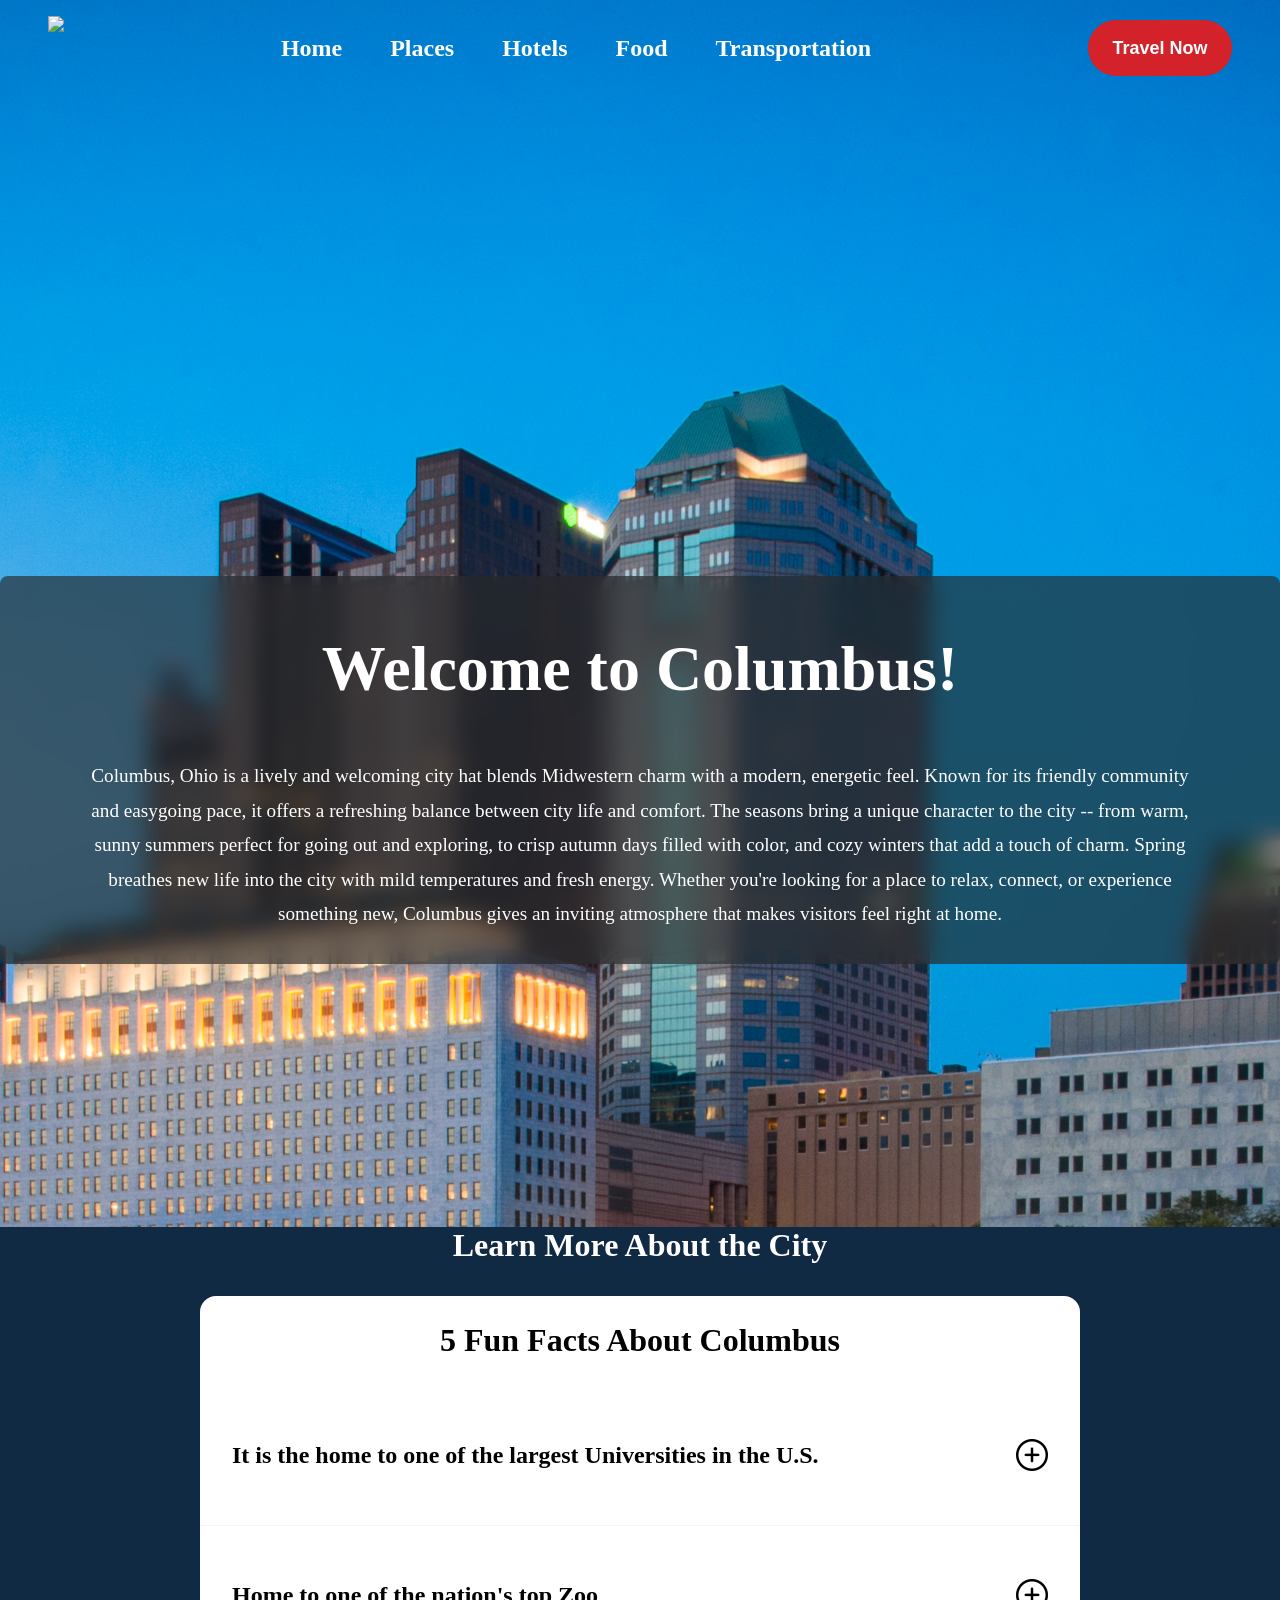
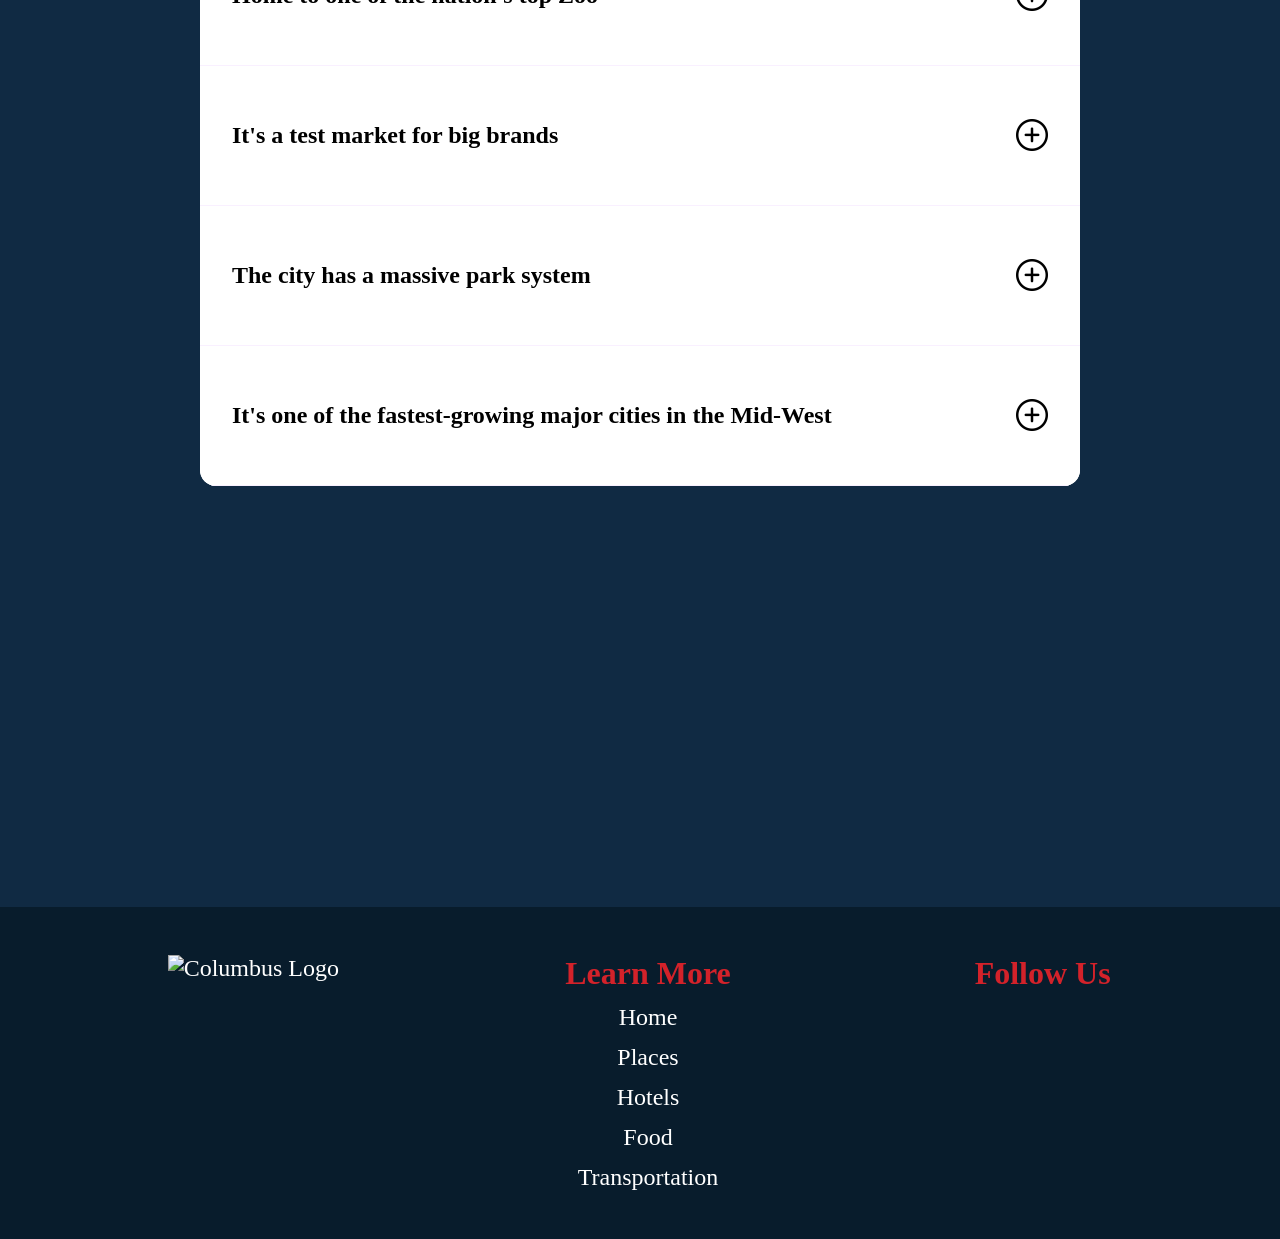
==== commit d7c91e6f: "Alejandra Quintero 5/20/2026 1:01 pm" ====
--- a/index.html
+++ b/index.html
@@ -4,9 +4,13 @@
     <meta charset="UTF-8">
     <meta name="viewport" content="width=device-width, initial-scale=1.0">
     <title>Columbus Webpage</title>
-    <link rel = "stylesheet" href = "stylesheet.css"> 
+    <link rel = "stylesheet" href = "stylesheet.css">
+
 
     <script src="https://kit.fontawesome.com/469e185b0f.js" crossorigin="anonymous"></script>
+
+
+
 
 
 
@@ -14,21 +18,27 @@
 <body>
     <!--NAVBAR SECTION -->
 
-    
+
+   
     <!--NAVBAR SECTION ENDS-->
+
+
 
 
     <!--MAIN HERO SECTION -->
     <section class =  "hero">
         <nav class = "navbar">
-        <a href="index.html" id = "navlogo"> 
+        <a href="index.html" id = "navlogo">
+
 
         <img class = "img" src = "./Resources/Columbus_LogoLockUp_Red_RGB.png"></a>
         <div class = "hamburguer">
             &#9776;
 
-        </div>
-    
+
+        </div>
+   
+
 
         <ul class = "navbar_menu">
             <li><a class = "nav_links" href = "index.html">Home</a></li>
@@ -37,7 +47,9 @@
             <li><a class = "nav_links" href = "food.html">Food</a></li>
             <li><a class = "nav_links" href = "transportation.html">Transportation</a></li>
 
+
         </ul>
+
 
         <button class = "travel_button">Travel Now</button>
         </nav>
@@ -46,31 +58,35 @@
                 <h1> Welcome to Columbus! </h1>
                 <div class = "p_wrapper">
                     <p class = "hero_p">
-                        Columbus, Ohio is a lively and welcoming city hat blends Midwestern charm with a modern, energetic feel. 
-                        Known for its friendly community and easygoing pace, it offers a refreshing balance between city life and 
-                        comfort. The seasons bring a unique character to the city -- from warm, sunny summers perfect for going out 
-                        and exploring, to crisp autumn days filled with color, and cozy winters that add a touch of charm. Spring 
-                        breathes new life into the city with mild temperatures and fresh energy. Whether you're looking for a place 
+                        Columbus, Ohio is a lively and welcoming city hat blends Midwestern charm with a modern, energetic feel.
+                        Known for its friendly community and easygoing pace, it offers a refreshing balance between city life and
+                        comfort. The seasons bring a unique character to the city -- from warm, sunny summers perfect for going out
+                        and exploring, to crisp autumn days filled with color, and cozy winters that add a touch of charm. Spring
+                        breathes new life into the city with mild temperatures and fresh energy. Whether you're looking for a place
                         to relax, connect, or experience something new, Columbus gives an inviting atmosphere that makes visitors feel
-                        right at home. 
+                        right at home.
                      </p>
                 </div>
             </div>
         </div>
-                    
+                   
+
 
     </section>
 
+
     <!--MAIN SECTION-->
+
 
     <section>
         <div class = accordeon>
-        
+       
                 <h2> Learn More About the City</h2>
 
+
                 <div class = "hero_container">
-                    <h2> 
-                        5 Fun Facts About Columbus 
+                    <h2>
+                        5 Fun Facts About Columbus
                     </h2>
                     <div class = "card">
                         <div class = "title">
@@ -79,12 +95,12 @@
                             </h3>
                             <img src = "./resources/add.png" alt = "plus icon" class = "plus-icon">
                         </div>
-                                <p class = "card_p"> 
-                                    The Ohio State located in downtown Columbus has over 60,000 students 
-                                    giving the city hge, energetic college-twon vibes, specially on game days. 
+                                <p class = "card_p">
+                                    The Ohio State located in downtown Columbus has over 60,000 students
+                                    giving the city hge, energetic college-twon vibes, specially on game days.
                                 </p>
                                 <img src = "resources/ScriptOhio.jpg" alt = "Ohio State" class = "card_img">
-                        
+                       
                     </div>
                     <div class = "card">
                         <div class = "title">
@@ -94,26 +110,27 @@
                             <img src = "./resources/add.png" alt = "plus icon" class = "plus-icon">
                         </div>
                                 <p class = "card_p">
-                                    The Columbus Zoo and Aquarium is consistently ranked among the best in the country 
-                                    and was made famous by Zookeeper and TV personality Jack Hannah 
+                                    The Columbus Zoo and Aquarium is consistently ranked among the best in the country
+                                    and was made famous by Zookeeper and TV personality Jack Hannah
                                 </p>
                                 <img src = "./resources/09500_hr.jpg" alt = "Columbus Zoo" class = "card_img">
-                        
-                    </div>
-                    <div class = "card">
-                        <div class = "title">
-                            <h3>
-                                It's a test market for big brands 
-                            </h3>
-                            <img src = "./resources/add.png" alt = "plus icon" class = "plus-icon">
-                        </div>
-                                <p class = "card_p">
-                                Many companies try out new products in Columbus first because the city's population reflects 
+                       
+                    </div>
+                    <div class = "card">
+                        <div class = "title">
+                            <h3>
+                                It's a test market for big brands
+                            </h3>
+                            <img src = "./resources/add.png" alt = "plus icon" class = "plus-icon">
+                        </div>
+                                <p class = "card_p">
+                                Many companies try out new products in Columbus first because the city's population reflects
                                 the overall U.S. democraphic -- so you might ecperience trends here before they go national
                             </p>
                             <img src = "resources/ShortNorth_2.jpg" alt = "Brands" class = "card_img">
 
-                        
+
+                       
                     </div>
                     <div class = "card">
                         <div class = "title">
@@ -123,12 +140,13 @@
                             <img src = "./resources/add.png" alt = "plus icon" class = "plus-icon">
                         </div>
                                 <p class ="card_p">
-                                    Columbus and Franklin County Metro Parks include over 20 parks with miles of trails, 
-                                    nature centers,  and outdoor activities -- all free to visit. 
+                                    Columbus and Franklin County Metro Parks include over 20 parks with miles of trails,
+                                    nature centers,  and outdoor activities -- all free to visit.
                                 </p>
                                 <img src = "./resources/metro parks.jpeg" alt = "parks" class = "card_img">
 
-                        
+
+                       
                     </div>
                     <div class = "card">
                         <div class = "title">
@@ -138,12 +156,13 @@
                             <img src = "./resources/add.png" alt = "plus icon" class = "plus-icon">
                         </div>
                                 <p class = "card_p">
-                                    Columbus has been rapidly growing thanks to its strong job market, tech scene, 
+                                    Columbus has been rapidly growing thanks to its strong job market, tech scene,
                                     and high quality of life, making it a hotspot for young professionals and entrepeneurs.
                                 </p>
-                                <img src = "./resources/IMG_3878.jpg" alt = "columbus" class = "card_img"> 
-                        
-                    </div>
+                                <img src = "./resources/IMG_3878.jpg" alt = "columbus" class = "card_img">
+                       
+                    </div>
+
 
                 </div>
             </div>
@@ -151,46 +170,33 @@
     </section>
 
 
-
-    <!--FOOTER SECTION-->
-   <footer class="footer">
-
-    <div class="footer_section">
-        <a href="index.html">
-            <img class="footer_logo" src="./Resources/Columbus_LogoLockUp_Red_RGB.png">
-        </a>
-    </div>
-
-    <div class="footer_section">
-        <h2>Learn More</h2>
-
-        <a href="places.html">Places</a>
-        <a href="hotels.html">Hotels</a>
-        <a href="food.html">Food</a>
-        <a href="transportation.html">Transportation</a>
-    </div>
-
-    <div class="footer_section">
-        <h2>Follow Us</h2>
-
-        <div class="media_icons">
-            <a href="https://www.facebook.com/Columbus/" target="_blank">
-        <i class="fa-brands fa-square-facebook"></i>
-    </a>
-
-    <a href="https://www.instagram.com/Columbus/" target="_blank">
-        <i class="fa-brands fa-square-instagram"></i>
-    </a>
-
-    <a href="https://x.com/Columbus" target="_blank">
-        <i class="fa-brands fa-square-twitter"></i>
-    </a>
-
-    <a href="https://www.youtube.com/channel/UCgJ-dVHrsf5W9vEgA90TOJw" target="_blank">
-        <i class="fa-brands fa-square-youtube"></i>
-    </a>
-</div>
-        </div>
-    </div>
-
-</footer>+<footer class = "footer">
+        <div class = "footer_section">
+            <a href = "index.html">
+                <img class = "footer_logo" src = "./Resources/Columbus_LogoLockUp_Red_RGB.png" alt = "Columbus Logo">
+            </a>
+        </div>
+        <div class = "footer_section">
+            <h2> Learn More</h2>
+            <a href = "index.html">Home</a>
+            <a href = "places.html">Places</a>
+            <a href = "hotels.html">Hotels</a>
+            <a href = "food.html">Food</a>
+            <a href = "transportation.html">Transportation</a>
+        </div>
+
+
+        <div class = "footer_section">
+            <h2> Follow Us</h2>
+            <div class = "media_icons">
+                <a href = "https://www.facebook.com/Columbus/" target = "_blank"><i class="fa-brands fa-facebook"></i></a>
+                <a href = "https://twitter.com/ExperienceColumbus" target = "_blank"><i class="fa-brands fa-twitter"></i></a>
+                <a href = "https://www.instagram.com/experiencecolumbus/" target = "_blank"><i class="fa-brands fa-instagram"></i></a>
+                <a href = "https://www.youtube.com/channel/UCgJ-dVHrsf5W9vEgA90TOJw" target = "_blank"><i class="fa-brands fa-youtube"></i></a>
+            </div>
+        </div>
+
+
+<script src = "code.js"></script>
+</body>
+</html>
--- a/stylesheet.css
+++ b/stylesheet.css
@@ -1,54 +1,65 @@
 *{
-    box-sizing: border-box; 
-}
+    box-sizing: border-box;
+}
+
+
 
 
 body{
     margin: 0;
-    font-family: Gotham Book; 
+    font-family: Gotham Book;
     background-image: url(./resources/Columbus\ May\ 2017-163-20170527.jpg);
-    background-size: cover; 
-    background-position: center; 
+    background-size: cover;
+    background-position: center;
     background-repeat: no-repeat;
     overflow-x: hidden;  
 
-}
-
-
-/*NAVBAR STYLING */ 
+
+}
+
+
+
+
+/*NAVBAR STYLING */
  
 .navbar{
-    background-color: transparent; 
-    height: 6rem; 
-    top: 0; 
+    background-color: transparent;
+    height: 6rem;
+    top: 0;
     left: 0;
     display: flex;  
-    flex-direction: row; 
-    align-items: center; 
-    justify-content: space-between; 
-    width: 100%;
-    position: absolute; 
-    z-index: 10; 
-    padding: 0 3rem; 
+    flex-direction: row;
+    align-items: center;
+    justify-content: space-between;
+    width: 100%;
+    position: absolute;
+    z-index: 10;
+    padding: 0 3rem;
     box-sizing: border-box;
 
-}
+
+}
+
 
 .img{
  height: 4rem;
- width: auto; 
-}
+ width: auto;
+}
+
 
 .hamburguer{
-    display: none; 
+    display: none;
 }
 #navlogo{
     /* background-size: 100%; */
     display: flex;  
-    align-items: center; 
-    text-decoration: none; 
+    align-items: center;
+    text-decoration: none;
     /* background-clip: none; */
-} 
+}
+
+
+
 
 
 
@@ -56,20 +67,22 @@
     display: flex;
     /* flex-direction: row; */
     /* margin-bottom: 1rem;  */
-    list-style: none; 
-    align-items: center; 
-    justify-content: center; 
+    list-style: none;
+    align-items: center;
+    justify-content: center;
     /* margin-top: 1.5rem; */
-    gap: 3rem; 
-    margin: 0; 
+    gap: 3rem;
+    margin: 0;
     padding: 0;
 
-}
+
+}
+
 
 .nav_links{
-    /* padding-right: 7rem; 
+    /* padding-right: 7rem;
     padding-top: 1rem;  */
-    
+   
      font-size: 1.5rem;
     text-decoration: none;
     color: white;
@@ -78,68 +91,82 @@
     display: inline-block;
 }
 
+
 .nav_links:hover{
-    color: #d3222a; 
-    transition: all .3s ease-in-out; 
-    transform: scale(1.05); 
+    color: #d3222a;
+    transition: all .3s ease-in-out;
+    transform: scale(1.05);
 }
 /* .nav_items{
     text-decoration: none;
-    list-style: none; 
+    list-style: none;
     color: black;
     font-weight: bold;
     font-size:  2rem;
-    display: inline-block; 
-    transition: 0.3s ease, color 0.3s ease; 
+    display: inline-block;
+    transition: 0.3s ease, color 0.3s ease;
 } */
+
 
 .travel_button{
     height: 3.5rem;
     width: 9rem;
-    border-radius: 2.3rem; 
-    background-color: #d3222a; 
-    color: white; 
-    font-weight: bold; 
-    border: none; 
-    font-size: large; 
-    text-align: center; 
-    align-items: right; 
-    cursor: pointer; 
+    border-radius: 2.3rem;
+    background-color: #d3222a;
+    color: white;
+    font-weight: bold;
+    border: none;
+    font-size: large;
+    text-align: center;
+    align-items: right;
+    cursor: pointer;
     /* margin-right: 7rem;
     margin-top: 0.5rem; */
    
 
-}
+
+}
+
 
 .travel_button:hover{
-    color: white; 
-    transition: all .3s ease-in-out; 
-    transform: scale(1.05); 
-}
-
-
-/*NAVBAR STYLING ENDS ********************************/ 
-
-/*HERO STYLING ******************************/ 
+    color: white;
+    transition: all .3s ease-in-out;
+    transform: scale(1.05);
+}
+
+
+
+
+/*NAVBAR STYLING ENDS ********************************/
+
+
+/*HERO STYLING ******************************/
+
 
 .hero{
-    height: 75rem; 
-    width: 100%; 
-/* 
+    height: 75rem;
+    width: 100%;
+/*
     background-image: url(./resources/Columbus\ May\ 2017-163-20170527.jpg);
-    background-size: cover; 
-    background-position: center; 
+    background-size: cover;
+    background-position: center;
     background-repeat: no-repeat; */
 
-    position: relative; 
+
+    position: relative;
     box-sizing: border-box;
-    padding-bottom: 4rem; 
-    overflow-x: hidden; 
-
-
-
-
-}
+    padding-bottom: 4rem;
+    overflow-x: hidden;
+
+
+
+
+
+
+
+
+}
+
 
 .hero_content{
     width: 100%;
@@ -148,48 +175,58 @@
 }
 
 
+
+
 .hero_p{
-    color: white; 
-    font-size: 1.2rem; 
+    color: white;
+    font-size: 1.2rem;
     /* max-width: 60rem;  */
-    width: 100%; 
+    width: 100%;
     text-align: center;  
-    padding: 0 2rem; 
-    line-height: 1.8; 
-    margin: 0  auto; 
-}
+    padding: 0 2rem;
+    line-height: 1.8;
+    margin: 0  auto;
+}
+
 
 .welcome_box{
     background: rgba(40,40,40,0.65);
-    padding: 2rem 3rem; 
-    border-radius: 0.5rem; 
-    width: 100%; 
+    padding: 2rem 3rem;
+    border-radius: 0.5rem;
+    width: 100%;
     height: auto;
-    backdrop-filter: blur(0.7rem); 
-    text-align: center; 
-    margin: 36rem auto 0 auto; 
-    
-
-}
+    backdrop-filter: blur(0.7rem);
+    text-align: center;
+    margin: 36rem auto 0 auto;
+   
+
+
+}
+
 
 .hero_content h1{
-  color: white; 
-  font-size: 4rem; 
+  color: white;
+  font-size: 4rem;
   margin-top: 1.5rem;
 }
 
 
 
+
+
+
 .hero_content h2{
-    color: black; 
+    color: black;
     font-weight: bolder;
-    font-size: 1.9rem; 
-}
+    font-size: 1.9rem;
+}
+
 
 .accordeon{
-    background-color: #102a43; 
+    background-color: #102a43;
     height: 80rem;
-    
+   
+
 
 }
 .accordeon h2{
@@ -198,300 +235,1374 @@
     color: white;
 }
 
+
 .hero_container h2{
-    color: black; 
-}
+    color: black;
+}
+
 
 .card{
-    display: flex; 
+    display: flex;
     flex-direction: column;
     border-bottom: 1px solid hsl(275,100%,97%);
     padding-bottom: 1.5rem;
 
-    background: white; 
-    padding: 2rem; 
+
+    background: white;
+    padding: 2rem;
  
 
-}
+
+}
+
 
 .card_p{
     display: none;
-    margin: 0; 
-    line-height: 24px; 
-    color: black; 
-    font-size: 1.2rem; 
-    transition: all .3s ease-in-out; 
-}
-
-.card.active .card_p, .card.active .card_img{
+    margin: 0;
+    line-height: 24px;
+    color: black;
+    font-size: 1.2rem;
+    transition: all .3s ease-in-out;
+}
+
+
+.card.active .card_p, .card.active{
     display: block;
 }
 
+
 .title{
     display: flex;
-    justify-content: space-between; 
-    align-items: center; 
+    justify-content: space-between;
+    align-items: center;
     gap: 1rem;
 }
+
 
 .title h3{
     font-size: 1.5rem;
     transition: color 0.3s ease-in-out;
 }
 
+
 .title:hover h3{
     color: #d3222a;
 
-}
+
+}
+
 
 .hero_container{
-    background: white; 
+    background: white;
     display: flex;  
     flex-direction: column;  
-    margin-top: 2rem; 
-    width: 55rem; 
-    margin: 2rem auto; 
-    border-radius: 1rem; 
+    margin-top: 2rem;
+    width: 55rem;
+    margin: 2rem auto;
+    border-radius: 1rem;
     border: 0.06 solid lightgray;  
-    overflow: hidden; 
-}
+    overflow: hidden;
+}
+
 
 .plus-icon{
     width:2rem;
     height: 2rem;
 }
 
+
 .card_p, .card_img{
-    display: none; 
-}
+    display: none;
+}
+
 
 .card_img{
-    width: 100%; 
+    width: 100%;
     height: 18rem;
-    object-fit: cover; 
-    border-radius: 0.8rem; 
-    margin-top: 1rem; 
-    
-}
+    object-fit: cover;
+    border-radius: 0.8rem;
+    margin-top: 1rem;
+   
+}
+
+
+
 
 
 
 /*HERO STYLING ENDS *********************************/
-/*FOOTER STYLING *************/ 
+/*FOOTER STYLING *************/
+
 
 .footer{
-    background: grey;
-    padding: 3rem; 
-
-    display: flex; 
-    justify-content: space-between; 
-    align-items: flex-start; 
-
-
-}
-
-/* .footer_container{
-    display: flex; 
-    justify-content: space-between; 
-    align-items: flex-start; 
-    /* flex-direction: column;  
-    gap: 4rem; 
-    flex-wrap: wrap; 
-} */
+    background-color: #081c2c;
+    width: 100%;
+    position: relative;
+    z-index: 5;
+    padding: 3rem;
+
+
+    display: flex;
+    justify-content: space-between;
+    align-items: flex-start;
+
+
+
+
+}
+
 
 .footer_section{
-    display: flex; 
-    flex-direction: column; 
-    gap: 0.8rem; 
-    text-decoration: none; 
+    display: flex;
+    flex-direction: column;
+    gap: 0.8rem;
+    text-decoration: none;
     padding-left: 1rem;
-    align-items: center; 
-    text-align: center; 
-    flex: 1; 
+    align-items: center;
+    text-align: center;
+    flex: 1;
+
+
 
 
    
 }
 
+
 .footer_section h3{
-    color: #d3222a; 
-    text-decoration: none; 
-    text-align: center; 
+    color: #d3222a;
+    text-decoration: none;
+    text-align: center;
     font-size: 2rem;
     font-weight: bold;
     margin-top: -0.2rem;
 
-  
-}
-
-.footer_section h2{ 
+
+ 
+}
+
+
+.footer_section h2{
     margin: 0;
     color: #d3222a;  
-    text-align: center; 
+    text-align: center;
     font-size: 2rem;
-    font-weight: bold; 
-
-}
+    font-weight: bold;
+
+
+}
+
 
 .footer_section a{
-    color: white; 
-    text-decoration: none; 
-    font-size: 1.5rem; 
+    color: white;
+    text-decoration: none;
+    font-size: 1.5rem;
     transition: all .3 ease;
     align-items: center;
-    text-align: center; 
-}
+    text-align: center;
+}
+
+
 
 
 .footer_section a:hover{
-    color: #d3222a; 
-    transform: scale(1.05); 
-
-}
+    color: #d3222a;
+    transform: scale(1.05);
+
+
+}
+
 
 .footer_logo{
- height: 3rem;
- width: auto; 
- padding: 1rem;
- align-items: left; 
+ height: 3.7rem;
+ width: auto;
+ display: block;
+ /* padding: 1rem;
+ align-items: left;
  /* margin-left: -4rem; */
- margin-bottom: 1rem; 
-
-}
-
-/* .footer_section:nth-child(2){
-    align-items: flex-start; 
-
-}
-
-
-.footer_section:nth-child(3){
-    align-items: flex-start; 
-} */
-
-/* .footer_section a{
-    color: white;
-    text-decoration: none; 
-    font-size: 1.5rem; 
-    text-align: center; 
-    align-items: center; 
-}
- */
+ /* margin-bottom: 1rem;   */
+
+
+}
+
 
 
 
 .media_icons{
-    display: flex; 
-    flex-direction: row; 
-    justify-content: space-evenly; 
-    align-items: center; 
-    margin-top: 1rem; 
+    display: flex;
+    flex-direction: row;
+    justify-content: space-evenly;
+    align-items: center;
+    margin-top: 1rem;
     width: 20rem;
    
 
 
-}
+
+
+}
+
 
 .media_icons a{
     font-size: 2.5rem;
-    color: white; 
-    transition: all .3s ease; 
-    
-}
+    color: white;
+    transition: all .3s ease;
+   
+}
+
 
 .media_icons a:hover{
-    color: #d3222a; 
+    color: #d3222a;
     transform: scale(1.1);
 }
 
-/* MOBILE VIEW */ 
+
+/*Plces page styling */
+
+
+.places_hero{
+    min-height: 28rem;
+    background: rgba(0,0,0,0.55);
+    display: flex;
+    flex-direction: column;
+    justify-content: center;  
+    align-items: center;
+    color: white;
+    padding: 8rem 2rem 4rem 2rem;
+    text-align: center;
+}
+
+
+.places_hero h1{
+    font-size: 4rem;
+    margin-bottom: 1rem;
+}
+
+
+.places_hero p{
+    max-width: 45rem;
+    font-size: 1.3rem;
+    line-height: 1.7;  
+    margin: 0 auto;
+}
+
+
+.places_section{
+    background-color: #102a43;
+    display: flex;
+    flex-direction: column;
+    gap: 3rem;
+}
+
+
+.place_card{
+    background: white;  
+    width: 90%;
+    margin: 0 auto;
+    display: flex;
+    gap: 2rem;
+    border-radius: 1rem;
+    overflow: hidden;
+}
+
+
+.place_img{
+    flex: 1;
+}
+
+
+.place_img img{
+    width: 100%;
+    height: 100%;
+    object-fit: cover;
+    display: block;
+}
+.place_content{
+    flex: 1;
+    display: flex;
+    flex-direction: column;
+    justify-content: center;  
+    padding: 2rem;
+}
+
+
+.place_content h2{
+    color: #d3222a;
+    font-size: 2rem;
+    margin-bottom: 1rem;
+}
+.place_content p{
+    color: black;
+    font-size: 1.2rem;
+    line-height: 1.7;
+}
+.places_button{
+    background: #d3222a;
+    color: white;  
+    text-decoration: none;
+    width: fit-content;
+    padding: 1rem 1.5rem;  
+    border-radius: 2rem;
+    margin-top: 1rem;
+    font-weight: bold;
+    transition: .3 all ease;
+}
+
+
+.places_button:hover{
+    background: #d3222a;
+    color: white;
+    transform: scale(1.05);
+    transition: all .3s ease-in-out;
+}
+
+
+
+
+/* HOTELS PAGE */
+.hotel{
+    background: white;
+    width: 90%;
+    max-width: 60rem;
+    margin: 0 auto;
+    display: flex;
+    flex-direction: column;
+    border-radius: 1rem;
+    overflow: hidden;
+}
+.hotels_hero{
+    min-height: 28rem;
+    background: rgba(0,0,0,0.55);
+    display: flex;
+    flex-direction: column;
+    justify-content: center;
+    align-items: center;
+    text-align: center;
+    color: white;
+    padding: 8rem 2rem 4rem 2rem;
+}
+
+
+.hotels_hero h1{
+    font-size: 4rem;
+    margin-bottom: 1rem;
+}
+.hotels_hero p{
+    max-width: 45rem;
+    font-size: 1.3rem;
+    line-height: 1.7rem;
+}
+
+
+.hotels_section{
+    background-color: #102a43;
+    display: flex;
+    flex-direction: column;
+    gap: 3rem;
+    padding: 4rem 2rem;
+
+
+}
+
+
+.hotel{
+    background: white;
+    width: 90%;
+    margin: 0 auto;
+    border-radius: 1rem;
+    overflow: hidden;
+    display: flex;
+    gap: 2rem;
+}
+
+
+.hotel img{
+    height: 100%;
+    width: 100%;
+    object-fit: cover;
+    display: block;
+}
+.hotel_content{
+    flex: 1;
+    display: flex;
+    flex-direction: column;
+    justify-content: center;
+    padding: 2rem;
+}
+
+
+.hotel_content h2{
+    color: #d3222a;
+    font-size: 2rem;
+    margin-bottom: 0.5rem;
+}
+
+
+.hotel_content h3{
+    color: #102a43;
+    font-size: 1.5rem;
+    margin-bottom: 0.5rem;
+
+
+}
+.hotel_content p{
+    color: black;
+    font-size: 1.1rem;
+    line-height: 1.7;
+}
+
+
+.hotel_content ul{
+    padding-left: 1.7rem;
+    margin-top: 0.5rem;
+}
+.hotel_content li{
+    font-size: 1rem;
+    line-height: 1.6;
+    margin-bottom: 0.4rem;
+
+
+
+
+}
+
+
+.hotel_content .places_button{
+    display: inline-block;
+    background: #d3222a;
+    color: white;
+    text-decoration: none;
+    font-weight: bold;
+    padding: 1rem 1.5rem;
+    border-radius: 2rem;
+    margin-top: 1.5rem;
+    transition: all .3s ease;
+}
+
+
+.hotel_content .places_button:hover{
+
+
+    transform: scale(1.05);
+    transition: all .3s ease-in-out;
+}
+/* MOBILE VIEW */
+
 
 @media screen and (max-width: 48rem) {
 
+
     .navbar{
-        flex-direction: column; 
-        height: auto; 
-        padding: 1rem; 
-        gap: 1rem; 
-    }
+        flex-direction: column;
+        height: auto;
+        padding: 1rem;
+        gap: 1rem;
+    }
+
 
     .navbar_menu{
-        flex-direction: column; 
-        gap: 1.5rem; 
-
-    }
+        flex-direction: column;
+        gap: 1.5rem;
+
+
+    }
+
 
     .nav_links{
-        font-size: 1.2rem; 
-
-    }
+        font-size: 1.2rem;
+
+
+    }
+
 
     .hamburguer{
-        display: block; 
-        font-size: 2.5rem; 
-        color: white; 
-        cursor: pointer; 
-    }
+        display: block;
+        font-size: 2.5rem;
+        color: white;
+        cursor: pointer;
+    }
+
 
     .travel_button{
-        width: 100%; 
-        max-width: 12rem; 
-        margin: 0; 
-
-    }
+        width: 100%;
+        max-width: 12rem;
+        margin: 0;
+
+
+    }
+
 
     .hero{
-        height: auto; 
-        padding: 8rem 1rem 4rem 1rem; 
-
-    }
+        height: auto;
+        padding: 8rem 1rem 4rem 1rem;
+
+
+    }
+
 
     .welcome_box{
         width: 90%;
-        height: auto; 
-        margin: 10rem auto 0 auto; 
-        padding: 2rem; 
-    }
+        height: auto;
+        margin: 10rem auto 0 auto;
+        padding: 2rem;
+    }
+
 
     .hero_content h1{
-        font-size: 2.5rem; 
-
-    }
+        font-size: 2.5rem;
+
+
+    }
+
 
     .hero_p{
         font-size: 1rem;
-        line-height: 1.6; 
-
-    }
+        line-height: 1.6;
+
+
+    }
+
 
     .hero_container{
         width: 90%;
     }
 
+
     .title h3{
-        font-size: 1.1rem; 
-    }
+        font-size: 1.1rem;
+    }
+
 
     .card_p{
-        font-size: 1rem; 
-    }
+        font-size: 1rem;
+    }
+
 
     .card_img{
-        height: 12rem; 
-
-    }
+        height: 12rem;
+
+
+    }
+
 
     .footer{
-        flex-direction: column; 
-        align-items: center; 
+        flex-direction: column;
+        align-items: center;
         text-align: center;
-        gap: 3rem; 
-    }
+        gap: 3rem;
+    }
+
 
     .media_icons{
-        width: auto; 
+        width: auto;
         gap: 1rem;
 
-    }
-
-}+
+    }
+
+
+}
+*{
+    box-sizing: border-box;
+}
+
+
+
+
+body{
+    margin: 0;
+    font-family: Gotham Book;
+    background-image: url(./resources/Columbus\ May\ 2017-163-20170527.jpg);
+    background-size: cover;
+    background-position: center;
+    background-repeat: no-repeat;
+    overflow-x: hidden;  
+
+
+}
+
+
+
+
+/*NAVBAR STYLING */
+ 
+.navbar{
+    background-color: transparent;
+    height: 6rem;
+    top: 0;
+    left: 0;
+    display: flex;  
+    flex-direction: row;
+    align-items: center;
+    justify-content: space-between;
+    width: 100%;
+    position: absolute;
+    z-index: 10;
+    padding: 0 3rem;
+    box-sizing: border-box;
+
+
+}
+
+
+.img{
+ height: 4rem;
+ width: auto;
+}
+
+
+.hamburguer{
+    display: none;
+}
+#navlogo{
+    /* background-size: 100%; */
+    display: flex;  
+    align-items: center;
+    text-decoration: none;
+    /* background-clip: none; */
+}
+
+
+
+
+
+
+.navbar_menu{
+    display: flex;
+    /* flex-direction: row; */
+    /* margin-bottom: 1rem;  */
+    list-style: none;
+    align-items: center;
+    justify-content: center;
+    /* margin-top: 1.5rem; */
+    gap: 3rem;
+    margin: 0;
+    padding: 0;
+
+
+}
+
+
+.nav_links{
+    /* padding-right: 7rem;
+    padding-top: 1rem;  */
+   
+     font-size: 1.5rem;
+    text-decoration: none;
+    color: white;
+    font-weight: bold;
+    transition: color 0.3s ease, transform 0.3s ease;
+    display: inline-block;
+}
+
+
+.nav_links:hover{
+    color: #d3222a;
+    transition: all .3s ease-in-out;
+    transform: scale(1.05);
+}
+/* .nav_items{
+    text-decoration: none;
+    list-style: none;
+    color: black;
+    font-weight: bold;
+    font-size:  2rem;
+    display: inline-block;
+    transition: 0.3s ease, color 0.3s ease;
+} */
+
+
+.travel_button{
+    height: 3.5rem;
+    width: 9rem;
+    border-radius: 2.3rem;
+    background-color: #d3222a;
+    color: white;
+    font-weight: bold;
+    border: none;
+    font-size: large;
+    text-align: center;
+    align-items: right;
+    cursor: pointer;
+    /* margin-right: 7rem;
+    margin-top: 0.5rem; */
+   
+
+
+}
+
+
+.travel_button:hover{
+    color: white;
+    transition: all .3s ease-in-out;
+    transform: scale(1.05);
+}
+
+
+
+
+/*NAVBAR STYLING ENDS ********************************/
+
+
+/*HERO STYLING ******************************/
+
+
+.hero{
+    height: 75rem;
+    width: 100%;
+/*
+    background-image: url(./resources/Columbus\ May\ 2017-163-20170527.jpg);
+    background-size: cover;
+    background-position: center;
+    background-repeat: no-repeat; */
+
+
+    position: relative;
+    box-sizing: border-box;
+    padding-bottom: 4rem;
+    overflow-x: hidden;
+
+
+
+
+
+
+
+
+}
+
+
+.hero_content{
+    width: 100%;
+    display: flex;
+    justify-content: center;
+}
+
+
+
+
+.hero_p{
+    color: white;
+    font-size: 1.2rem;
+    /* max-width: 60rem;  */
+    width: 100%;
+    text-align: center;  
+    padding: 0 2rem;
+    line-height: 1.8;
+    margin: 0  auto;
+}
+
+
+.welcome_box{
+    background: rgba(40,40,40,0.65);
+    padding: 2rem 3rem;
+    border-radius: 0.5rem;
+    width: 100%;
+    height: auto;
+    backdrop-filter: blur(0.7rem);
+    text-align: center;
+    margin: 36rem auto 0 auto;
+   
+
+
+}
+
+
+.hero_content h1{
+  color: white;
+  font-size: 4rem;
+  margin-top: 1.5rem;
+}
+
+
+
+
+
+
+.hero_content h2{
+    color: black;
+    font-weight: bolder;
+    font-size: 1.9rem;
+}
+
+
+.accordeon{
+    background-color: #102a43;
+    height: 80rem;
+   
+
+
+}
+.accordeon h2{
+    text-align: center;  
+    font-size: 2rem;
+    color: white;
+}
+
+
+.hero_container h2{
+    color: black;
+}
+
+
+.card{
+    display: flex;
+    flex-direction: column;
+    border-bottom: 1px solid hsl(275,100%,97%);
+    padding-bottom: 1.5rem;
+
+
+    background: white;
+    padding: 2rem;
+ 
+
+
+}
+
+
+.card_p{
+    display: none;
+    margin: 0;
+    line-height: 24px;
+    color: black;
+    font-size: 1.2rem;
+    transition: all .3s ease-in-out;
+}
+
+
+.card.active .card_p, .card.active{
+    display: block;
+}
+
+
+.title{
+    display: flex;
+    justify-content: space-between;
+    align-items: center;
+    gap: 1rem;
+}
+
+
+.title h3{
+    font-size: 1.5rem;
+    transition: color 0.3s ease-in-out;
+}
+
+
+.title:hover h3{
+    color: #d3222a;
+
+
+}
+
+
+.hero_container{
+    background: white;
+    display: flex;  
+    flex-direction: column;  
+    margin-top: 2rem;
+    width: 55rem;
+    margin: 2rem auto;
+    border-radius: 1rem;
+    border: 0.06 solid lightgray;  
+    overflow: hidden;
+}
+
+
+.plus-icon{
+    width:2rem;
+    height: 2rem;
+}
+
+
+.card_p, .card_img{
+    display: none;
+}
+
+
+.card_img{
+    width: 100%;
+    height: 18rem;
+    object-fit: cover;
+    border-radius: 0.8rem;
+    margin-top: 1rem;
+   
+}
+
+
+
+
+
+
+/*HERO STYLING ENDS *********************************/
+/*FOOTER STYLING *************/
+
+
+.footer{
+    background-color: #081c2c;
+    width: 100%;
+    position: relative;
+    z-index: 5;
+    padding: 3rem;
+
+
+    display: flex;
+    justify-content: space-between;
+    align-items: flex-start;
+
+
+
+
+}
+
+
+.footer_section{
+    display: flex;
+    flex-direction: column;
+    gap: 0.8rem;
+    text-decoration: none;
+    padding-left: 1rem;
+    align-items: center;
+    text-align: center;
+    flex: 1;
+
+
+
+
+   
+}
+
+
+.footer_section h3{
+    color: #d3222a;
+    text-decoration: none;
+    text-align: center;
+    font-size: 2rem;
+    font-weight: bold;
+    margin-top: -0.2rem;
+
+
+ 
+}
+
+
+.footer_section h2{
+    margin: 0;
+    color: #d3222a;  
+    text-align: center;
+    font-size: 2rem;
+    font-weight: bold;
+
+
+}
+
+
+.footer_section a{
+    color: white;
+    text-decoration: none;
+    font-size: 1.5rem;
+    transition: all .3 ease;
+    align-items: center;
+    text-align: center;
+}
+
+
+
+
+.footer_section a:hover{
+    color: #d3222a;
+    transform: scale(1.05);
+
+
+}
+
+
+.footer_logo{
+ height: 3.7rem;
+ width: auto;
+ display: block;
+ /* padding: 1rem;
+ align-items: left;
+ /* margin-left: -4rem; */
+ /* margin-bottom: 1rem;   */
+
+
+}
+
+
+
+
+.media_icons{
+    display: flex;
+    flex-direction: row;
+    justify-content: space-evenly;
+    align-items: center;
+    margin-top: 1rem;
+    width: 20rem;
+   
+
+
+
+
+}
+
+
+.media_icons a{
+    font-size: 2.5rem;
+    color: white;
+    transition: all .3s ease;
+   
+}
+
+
+.media_icons a:hover{
+    color: #d3222a;
+    transform: scale(1.1);
+}
+
+
+/*Plces page styling */
+
+
+.places_hero{
+    min-height: 28rem;
+    background: rgba(0,0,0,0.55);
+    display: flex;
+    flex-direction: column;
+    justify-content: center;  
+    align-items: center;
+    color: white;
+    padding: 8rem 2rem 4rem 2rem;
+    text-align: center;
+}
+
+
+.places_hero h1{
+    font-size: 4rem;
+    margin-bottom: 1rem;
+}
+
+
+.places_hero p{
+    max-width: 45rem;
+    font-size: 1.3rem;
+    line-height: 1.7;  
+    margin: 0 auto;
+}
+
+
+.places_section{
+    background-color: #102a43;
+    display: flex;
+    flex-direction: column;
+    gap: 3rem;
+}
+
+
+.place_card{
+    background: white;  
+    width: 90%;
+    margin: 0 auto;
+    display: flex;
+    gap: 2rem;
+    border-radius: 1rem;
+    overflow: hidden;
+}
+
+
+.place_img{
+    flex: 1;
+}
+
+
+.place_img img{
+    width: 100%;
+    height: 100%;
+    object-fit: cover;
+    display: block;
+}
+.place_content{
+    flex: 1;
+    display: flex;
+    flex-direction: column;
+    justify-content: center;  
+    padding: 2rem;
+}
+
+
+.place_content h2{
+    color: #d3222a;
+    font-size: 2rem;
+    margin-bottom: 1rem;
+}
+.place_content p{
+    color: black;
+    font-size: 1.2rem;
+    line-height: 1.7;
+}
+.places_button{
+    background: #d3222a;
+    color: white;  
+    text-decoration: none;
+    width: fit-content;
+    padding: 1rem 1.5rem;  
+    border-radius: 2rem;
+    margin-top: 1rem;
+    font-weight: bold;
+    transition: .3 all ease;
+}
+
+
+.places_button:hover{
+    background: #d3222a;
+    color: white;
+    transform: scale(1.05);
+    transition: all .3s ease-in-out;
+}
+
+
+
+
+/* HOTELS PAGE */
+.hotel{
+    background: white;
+    width: 90%;
+    max-width: 60rem;
+    margin: 0 auto;
+    display: flex;
+    flex-direction: column;
+    border-radius: 1rem;
+    overflow: hidden;
+}
+.hotels_hero{
+    min-height: 28rem;
+    background: rgba(0,0,0,0.55);
+    display: flex;
+    flex-direction: column;
+    justify-content: center;
+    align-items: center;
+    text-align: center;
+    color: white;
+    padding: 8rem 2rem 4rem 2rem;
+}
+
+
+.hotels_hero h1{
+    font-size: 4rem;
+    margin-bottom: 1rem;
+}
+.hotels_hero p{
+    max-width: 45rem;
+    font-size: 1.3rem;
+    line-height: 1.7rem;
+}
+
+
+.hotels_section{
+    background-color: #102a43;
+    display: flex;
+    flex-direction: column;
+    gap: 3rem;
+    padding: 4rem 2rem;
+
+
+}
+
+
+.hotel{
+    background: white;
+    width: 90%;
+    margin: 0 auto;
+    border-radius: 1rem;
+    overflow: hidden;
+    display: flex;
+    gap: 2rem;
+}
+
+
+.hotel img{
+    height: 100%;
+    width: 100%;
+    object-fit: cover;
+    display: block;
+}
+.hotel_content{
+    flex: 1;
+    display: flex;
+    flex-direction: column;
+    justify-content: center;
+    padding: 2rem;
+}
+
+
+.hotel_content h2{
+    color: #d3222a;
+    font-size: 2rem;
+    margin-bottom: 0.5rem;
+}
+
+
+.hotel_content h3{
+    color: #102a43;
+    font-size: 1.5rem;
+    margin-bottom: 0.5rem;
+
+
+}
+.hotel_content p{
+    color: black;
+    font-size: 1.1rem;
+    line-height: 1.7;
+}
+
+
+.hotel_content ul{
+    padding-left: 1.7rem;
+    margin-top: 0.5rem;
+}
+.hotel_content li{
+    font-size: 1rem;
+    line-height: 1.6;
+    margin-bottom: 0.4rem;
+
+
+
+
+}
+
+
+.hotel_content .places_button{
+    display: inline-block;
+    background: #d3222a;
+    color: white;
+    text-decoration: none;
+    font-weight: bold;
+    padding: 1rem 1.5rem;
+    border-radius: 2rem;
+    margin-top: 1.5rem;
+    transition: all .3s ease;
+}
+
+
+.hotel_content .places_button:hover{
+
+
+    transform: scale(1.05);
+    transition: all .3s ease-in-out;
+}
+/* MOBILE VIEW */
+
+
+@media screen and (max-width: 48rem) {
+
+
+    .navbar{
+        flex-direction: column;
+        height: auto;
+        padding: 1rem;
+        gap: 1rem;
+    }
+
+
+    .navbar_menu{
+        flex-direction: column;
+        gap: 1.5rem;
+
+
+    }
+
+
+    .nav_links{
+        font-size: 1.2rem;
+
+
+    }
+
+
+    .hamburguer{
+        display: block;
+        font-size: 2.5rem;
+        color: white;
+        cursor: pointer;
+    }
+
+
+    .travel_button{
+        width: 100%;
+        max-width: 12rem;
+        margin: 0;
+
+
+    }
+
+
+    .hero{
+        height: auto;
+        padding: 8rem 1rem 4rem 1rem;
+
+
+    }
+
+
+    .welcome_box{
+        width: 90%;
+        height: auto;
+        margin: 10rem auto 0 auto;
+        padding: 2rem;
+    }
+
+
+    .hero_content h1{
+        font-size: 2.5rem;
+
+
+    }
+
+
+    .hero_p{
+        font-size: 1rem;
+        line-height: 1.6;
+
+
+    }
+
+
+    .hero_container{
+        width: 90%;
+    }
+
+
+    .title h3{
+        font-size: 1.1rem;
+    }
+
+
+    .card_p{
+        font-size: 1rem;
+    }
+
+
+    .card_img{
+        height: 12rem;
+
+
+    }
+
+
+    .footer{
+        flex-direction: column;
+        align-items: center;
+        text-align: center;
+        gap: 3rem;
+    }
+
+
+    .media_icons{
+        width: auto;
+        gap: 1rem;
+
+
+    }
+
+
+}
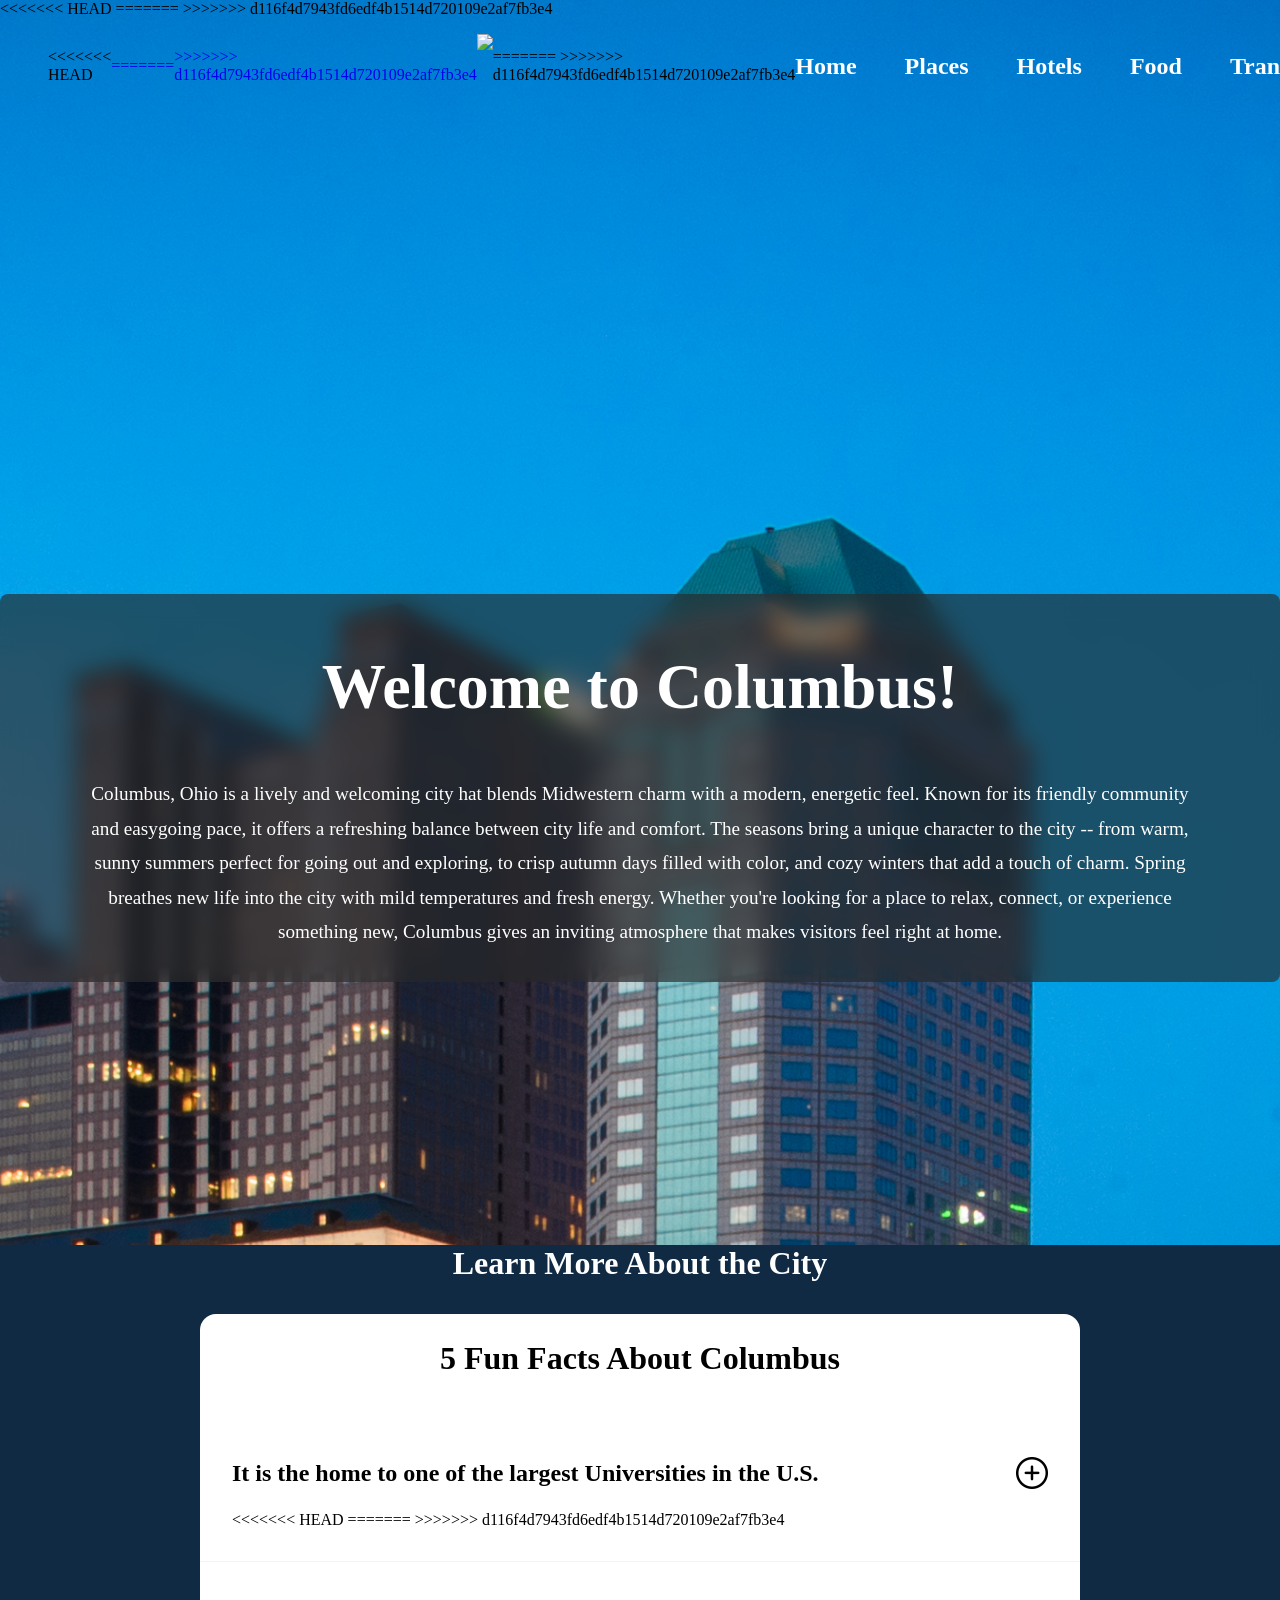
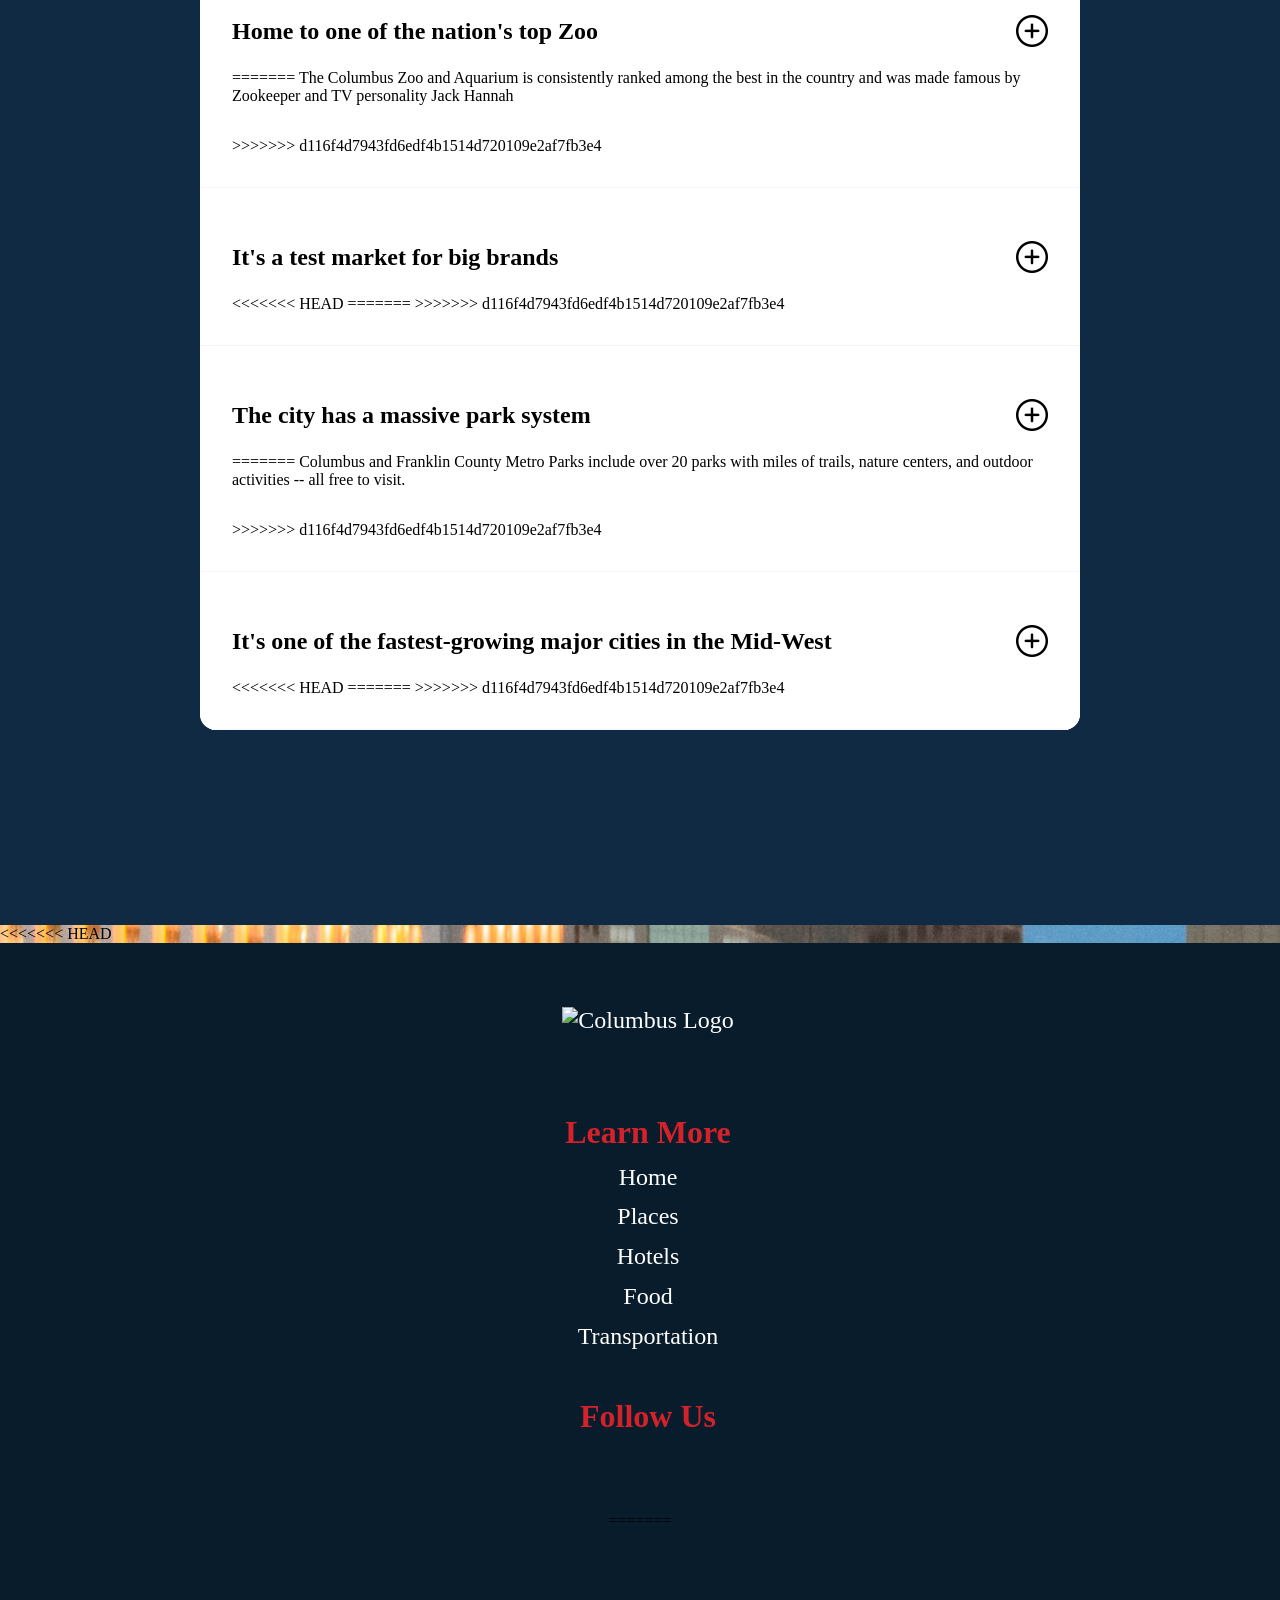
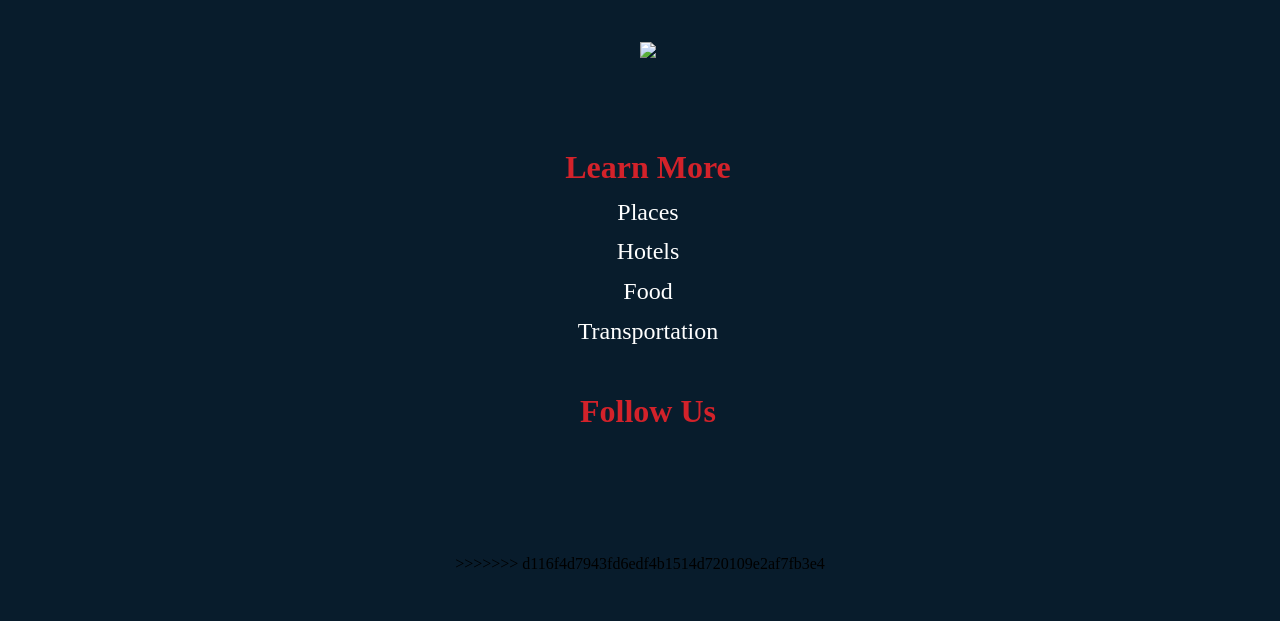
==== commit 8a67348e: "Alejandra Quintero 5/20/2026 1:02pm" ====
--- a/index.html
+++ b/index.html
@@ -11,9 +11,12 @@
 
 
 
-
-
-
+<<<<<<< HEAD
+
+
+
+=======
+>>>>>>> d116f4d7943fd6edf4b1514d720109e2af7fb3e4
 </head>
 <body>
     <!--NAVBAR SECTION -->
@@ -28,17 +31,26 @@
     <!--MAIN HERO SECTION -->
     <section class =  "hero">
         <nav class = "navbar">
+<<<<<<< HEAD
         <a href="index.html" id = "navlogo">
 
+=======
+        <a href="index.html" id = "navlogo"> 
+>>>>>>> d116f4d7943fd6edf4b1514d720109e2af7fb3e4
 
         <img class = "img" src = "./Resources/Columbus_LogoLockUp_Red_RGB.png"></a>
         <div class = "hamburguer">
             &#9776;
 
+<<<<<<< HEAD
 
         </div>
    
 
+=======
+        </div>
+    
+>>>>>>> d116f4d7943fd6edf4b1514d720109e2af7fb3e4
 
         <ul class = "navbar_menu">
             <li><a class = "nav_links" href = "index.html">Home</a></li>
@@ -95,12 +107,21 @@
                             </h3>
                             <img src = "./resources/add.png" alt = "plus icon" class = "plus-icon">
                         </div>
+<<<<<<< HEAD
                                 <p class = "card_p">
                                     The Ohio State located in downtown Columbus has over 60,000 students
                                     giving the city hge, energetic college-twon vibes, specially on game days.
                                 </p>
                                 <img src = "resources/ScriptOhio.jpg" alt = "Ohio State" class = "card_img">
                        
+=======
+                                <p class = "card_p"> 
+                                    The Ohio State located in downtown Columbus has over 60,000 students 
+                                    giving the city hge, energetic college-twon vibes, specially on game days. 
+                                </p>
+                                <img src = "resources/ScriptOhio.jpg" alt = "Ohio State" class = "card_img">
+                        
+>>>>>>> d116f4d7943fd6edf4b1514d720109e2af7fb3e4
                     </div>
                     <div class = "card">
                         <div class = "title">
@@ -110,11 +131,19 @@
                             <img src = "./resources/add.png" alt = "plus icon" class = "plus-icon">
                         </div>
                                 <p class = "card_p">
+<<<<<<< HEAD
                                     The Columbus Zoo and Aquarium is consistently ranked among the best in the country
                                     and was made famous by Zookeeper and TV personality Jack Hannah
                                 </p>
                                 <img src = "./resources/09500_hr.jpg" alt = "Columbus Zoo" class = "card_img">
                        
+=======
+                                    The Columbus Zoo and Aquarium is consistently ranked among the best in the country 
+                                    and was made famous by Zookeeper and TV personality Jack Hannah 
+                                </p>
+                                <img src = "./resources/09500_hr.jpg" alt = "Columbus Zoo" class = "card_img">
+                        
+>>>>>>> d116f4d7943fd6edf4b1514d720109e2af7fb3e4
                     </div>
                     <div class = "card">
                         <div class = "title">
@@ -129,8 +158,12 @@
                             </p>
                             <img src = "resources/ShortNorth_2.jpg" alt = "Brands" class = "card_img">
 
-
-                       
+<<<<<<< HEAD
+
+                       
+=======
+                        
+>>>>>>> d116f4d7943fd6edf4b1514d720109e2af7fb3e4
                     </div>
                     <div class = "card">
                         <div class = "title">
@@ -140,6 +173,7 @@
                             <img src = "./resources/add.png" alt = "plus icon" class = "plus-icon">
                         </div>
                                 <p class ="card_p">
+<<<<<<< HEAD
                                     Columbus and Franklin County Metro Parks include over 20 parks with miles of trails,
                                     nature centers,  and outdoor activities -- all free to visit.
                                 </p>
@@ -147,6 +181,14 @@
 
 
                        
+=======
+                                    Columbus and Franklin County Metro Parks include over 20 parks with miles of trails, 
+                                    nature centers,  and outdoor activities -- all free to visit. 
+                                </p>
+                                <img src = "./resources/metro parks.jpeg" alt = "parks" class = "card_img">
+
+                        
+>>>>>>> d116f4d7943fd6edf4b1514d720109e2af7fb3e4
                     </div>
                     <div class = "card">
                         <div class = "title">
@@ -159,8 +201,13 @@
                                     Columbus has been rapidly growing thanks to its strong job market, tech scene,
                                     and high quality of life, making it a hotspot for young professionals and entrepeneurs.
                                 </p>
+<<<<<<< HEAD
                                 <img src = "./resources/IMG_3878.jpg" alt = "columbus" class = "card_img">
                        
+=======
+                                <img src = "./resources/IMG_3878.jpg" alt = "columbus" class = "card_img"> 
+                        
+>>>>>>> d116f4d7943fd6edf4b1514d720109e2af7fb3e4
                     </div>
 
 
@@ -170,6 +217,7 @@
     </section>
 
 
+<<<<<<< HEAD
 <footer class = "footer">
         <div class = "footer_section">
             <a href = "index.html">
@@ -200,3 +248,48 @@
 <script src = "code.js"></script>
 </body>
 </html>
+=======
+
+    <!--FOOTER SECTION-->
+   <footer class="footer">
+
+    <div class="footer_section">
+        <a href="index.html">
+            <img class="footer_logo" src="./Resources/Columbus_LogoLockUp_Red_RGB.png">
+        </a>
+    </div>
+
+    <div class="footer_section">
+        <h2>Learn More</h2>
+
+        <a href="places.html">Places</a>
+        <a href="hotels.html">Hotels</a>
+        <a href="food.html">Food</a>
+        <a href="transportation.html">Transportation</a>
+    </div>
+
+    <div class="footer_section">
+        <h2>Follow Us</h2>
+
+        <div class="media_icons">
+            <a href="https://www.facebook.com/Columbus/" target="_blank">
+        <i class="fa-brands fa-square-facebook"></i>
+    </a>
+
+    <a href="https://www.instagram.com/Columbus/" target="_blank">
+        <i class="fa-brands fa-square-instagram"></i>
+    </a>
+
+    <a href="https://x.com/Columbus" target="_blank">
+        <i class="fa-brands fa-square-twitter"></i>
+    </a>
+
+    <a href="https://www.youtube.com/channel/UCgJ-dVHrsf5W9vEgA90TOJw" target="_blank">
+        <i class="fa-brands fa-square-youtube"></i>
+    </a>
+</div>
+        </div>
+    </div>
+
+</footer>
+>>>>>>> d116f4d7943fd6edf4b1514d720109e2af7fb3e4
--- a/stylesheet.css
+++ b/stylesheet.css
@@ -1,3 +1,1036 @@
+*{
+<<<<<<< HEAD
+    box-sizing: border-box;
+}
+
+
+
+
+body{
+    margin: 0;
+    font-family: Gotham Book;
+=======
+    box-sizing: border-box; 
+}
+
+
+body{
+    margin: 0;
+    font-family: Gotham Book; 
+>>>>>>> d116f4d7943fd6edf4b1514d720109e2af7fb3e4
+    background-image: url(./resources/Columbus\ May\ 2017-163-20170527.jpg);
+    background-size: cover;
+    background-position: center;
+    background-repeat: no-repeat;
+    overflow-x: hidden;  
+<<<<<<< HEAD
+
+=======
+>>>>>>> d116f4d7943fd6edf4b1514d720109e2af7fb3e4
+
+}
+
+
+
+
+/*NAVBAR STYLING */
+ 
+.navbar{
+    background-color: transparent;
+    height: 6rem;
+    top: 0;
+    left: 0;
+    display: flex;  
+<<<<<<< HEAD
+    flex-direction: row;
+    align-items: center;
+    justify-content: space-between;
+    width: 100%;
+    position: absolute;
+    z-index: 10;
+    padding: 0 3rem;
+    box-sizing: border-box;
+
+
+=======
+    flex-direction: row; 
+    align-items: center; 
+    justify-content: space-between; 
+    width: 100%;
+    position: absolute; 
+    z-index: 10; 
+    padding: 0 3rem; 
+    box-sizing: border-box;
+
+>>>>>>> d116f4d7943fd6edf4b1514d720109e2af7fb3e4
+}
+
+
+.img{
+ height: 4rem;
+<<<<<<< HEAD
+ width: auto;
+}
+
+
+.hamburguer{
+    display: none;
+=======
+ width: auto; 
+}
+
+.hamburguer{
+    display: none; 
+>>>>>>> d116f4d7943fd6edf4b1514d720109e2af7fb3e4
+}
+#navlogo{
+    /* background-size: 100%; */
+    display: flex;  
+<<<<<<< HEAD
+    align-items: center;
+    text-decoration: none;
+    /* background-clip: none; */
+}
+
+
+
+=======
+    align-items: center; 
+    text-decoration: none; 
+    /* background-clip: none; */
+} 
+>>>>>>> d116f4d7943fd6edf4b1514d720109e2af7fb3e4
+
+
+
+.navbar_menu{
+    display: flex;
+    /* flex-direction: row; */
+    /* margin-bottom: 1rem;  */
+<<<<<<< HEAD
+    list-style: none;
+    align-items: center;
+    justify-content: center;
+    /* margin-top: 1.5rem; */
+    gap: 3rem;
+    margin: 0;
+=======
+    list-style: none; 
+    align-items: center; 
+    justify-content: center; 
+    /* margin-top: 1.5rem; */
+    gap: 3rem; 
+    margin: 0; 
+>>>>>>> d116f4d7943fd6edf4b1514d720109e2af7fb3e4
+    padding: 0;
+
+
+}
+
+
+.nav_links{
+    /* padding-right: 7rem;
+    padding-top: 1rem;  */
+<<<<<<< HEAD
+   
+     font-size: 1.5rem;
+=======
+    
+     font-size: 1.5rem;
+    text-decoration: none;
+    color: white;
+    font-weight: bold;
+    transition: color 0.3s ease, transform 0.3s ease;
+    display: inline-block;
+}
+
+.nav_links:hover{
+    color: #d3222a; 
+    transition: all .3s ease-in-out; 
+    transform: scale(1.05); 
+}
+/* .nav_items{
+>>>>>>> d116f4d7943fd6edf4b1514d720109e2af7fb3e4
+    text-decoration: none;
+    color: white;
+    font-weight: bold;
+    transition: color 0.3s ease, transform 0.3s ease;
+    display: inline-block;
+}
+
+
+.nav_links:hover{
+    color: #d3222a;
+    transition: all .3s ease-in-out;
+    transform: scale(1.05);
+}
+/* .nav_items{
+    text-decoration: none;
+    list-style: none;
+    color: black;
+    font-weight: bold;
+    font-size:  2rem;
+<<<<<<< HEAD
+    display: inline-block;
+    transition: 0.3s ease, color 0.3s ease;
+} */
+
+=======
+    display: inline-block; 
+    transition: 0.3s ease, color 0.3s ease; 
+} */
+>>>>>>> d116f4d7943fd6edf4b1514d720109e2af7fb3e4
+
+.travel_button{
+    height: 3.5rem;
+    width: 9rem;
+<<<<<<< HEAD
+    border-radius: 2.3rem;
+    background-color: #d3222a;
+    color: white;
+    font-weight: bold;
+    border: none;
+    font-size: large;
+    text-align: center;
+    align-items: right;
+    cursor: pointer;
+=======
+    border-radius: 2.3rem; 
+    background-color: #d3222a; 
+    color: white; 
+    font-weight: bold; 
+    border: none; 
+    font-size: large; 
+    text-align: center; 
+    align-items: right; 
+    cursor: pointer; 
+>>>>>>> d116f4d7943fd6edf4b1514d720109e2af7fb3e4
+    /* margin-right: 7rem;
+    margin-top: 0.5rem; */
+   
+
+
+}
+
+
+.travel_button:hover{
+    color: white;
+    transition: all .3s ease-in-out;
+    transform: scale(1.05);
+}
+
+
+
+
+/*NAVBAR STYLING ENDS ********************************/
+
+
+/*HERO STYLING ******************************/
+
+
+.hero{
+<<<<<<< HEAD
+    height: 75rem;
+    width: 100%;
+/*
+=======
+    height: 75rem; 
+    width: 100%; 
+/* 
+>>>>>>> d116f4d7943fd6edf4b1514d720109e2af7fb3e4
+    background-image: url(./resources/Columbus\ May\ 2017-163-20170527.jpg);
+    background-size: cover;
+    background-position: center;
+    background-repeat: no-repeat; */
+
+
+    position: relative;
+    box-sizing: border-box;
+<<<<<<< HEAD
+    padding-bottom: 4rem;
+    overflow-x: hidden;
+
+
+
+
+=======
+    padding-bottom: 4rem; 
+    overflow-x: hidden; 
+>>>>>>> d116f4d7943fd6edf4b1514d720109e2af7fb3e4
+
+
+
+
+}
+
+
+.hero_content{
+    width: 100%;
+    display: flex;
+    justify-content: center;
+}
+
+
+
+
+.hero_p{
+    color: white;
+    font-size: 1.2rem;
+    /* max-width: 60rem;  */
+    width: 100%;
+    text-align: center;  
+    padding: 0 2rem;
+    line-height: 1.8;
+    margin: 0  auto;
+}
+
+
+.welcome_box{
+    background: rgba(40,40,40,0.65);
+<<<<<<< HEAD
+    padding: 2rem 3rem;
+    border-radius: 0.5rem;
+    width: 100%;
+    height: auto;
+    backdrop-filter: blur(0.7rem);
+    text-align: center;
+    margin: 36rem auto 0 auto;
+   
+
+=======
+    padding: 2rem 3rem; 
+    border-radius: 0.5rem; 
+    width: 100%; 
+    height: auto;
+    backdrop-filter: blur(0.7rem); 
+    text-align: center; 
+    margin: 36rem auto 0 auto; 
+    
+>>>>>>> d116f4d7943fd6edf4b1514d720109e2af7fb3e4
+
+}
+
+
+.hero_content h1{
+  color: white;
+  font-size: 4rem;
+  margin-top: 1.5rem;
+}
+
+
+
+
+
+
+.hero_content h2{
+    color: black;
+    font-weight: bolder;
+    font-size: 1.9rem;
+}
+
+
+.accordeon{
+    background-color: #102a43;
+    height: 80rem;
+   
+
+
+}
+.accordeon h2{
+    text-align: center;  
+    font-size: 2rem;
+    color: white;
+}
+
+
+.hero_container h2{
+    color: black;
+}
+
+
+.card{
+    display: flex;
+    flex-direction: column;
+    border-bottom: 1px solid hsl(275,100%,97%);
+    padding-bottom: 1.5rem;
+
+
+    background: white;
+    padding: 2rem;
+ 
+
+
+}
+
+
+.card_p{
+    display: none;
+<<<<<<< HEAD
+    margin: 0;
+    line-height: 24px;
+    color: black;
+    font-size: 1.2rem;
+    transition: all .3s ease-in-out;
+}
+
+
+.card.active .card_p, .card.active{
+    display: block;
+}
+
+
+.title{
+    display: flex;
+    justify-content: space-between;
+    align-items: center;
+    gap: 1rem;
+}
+
+
+=======
+    margin: 0; 
+    line-height: 24px; 
+    color: black; 
+    font-size: 1.2rem; 
+    transition: all .3s ease-in-out; 
+}
+
+.card.active .card_p, .card.active .card_img{
+    display: block;
+}
+
+.title{
+    display: flex;
+    justify-content: space-between; 
+    align-items: center; 
+    gap: 1rem;
+}
+
+>>>>>>> d116f4d7943fd6edf4b1514d720109e2af7fb3e4
+.title h3{
+    font-size: 1.5rem;
+    transition: color 0.3s ease-in-out;
+}
+
+
+.title:hover h3{
+    color: #d3222a;
+
+<<<<<<< HEAD
+
+=======
+>>>>>>> d116f4d7943fd6edf4b1514d720109e2af7fb3e4
+}
+
+
+.hero_container{
+    background: white;
+    display: flex;  
+    flex-direction: column;  
+<<<<<<< HEAD
+    margin-top: 2rem;
+    width: 55rem;
+    margin: 2rem auto;
+    border-radius: 1rem;
+    border: 0.06 solid lightgray;  
+    overflow: hidden;
+=======
+    margin-top: 2rem; 
+    width: 55rem; 
+    margin: 2rem auto; 
+    border-radius: 1rem; 
+    border: 0.06 solid lightgray;  
+    overflow: hidden; 
+>>>>>>> d116f4d7943fd6edf4b1514d720109e2af7fb3e4
+}
+
+
+.plus-icon{
+    width:2rem;
+    height: 2rem;
+}
+
+.card_p, .card_img{
+    display: none; 
+}
+
+.card_img{
+    width: 100%; 
+    height: 18rem;
+    object-fit: cover; 
+    border-radius: 0.8rem; 
+    margin-top: 1rem; 
+    
+}
+
+
+.card_p, .card_img{
+    display: none;
+}
+
+
+.card_img{
+    width: 100%;
+    height: 18rem;
+    object-fit: cover;
+    border-radius: 0.8rem;
+    margin-top: 1rem;
+   
+}
+
+
+
+
+
+
+/*HERO STYLING ENDS *********************************/
+/*FOOTER STYLING *************/
+
+
+.footer{
+    background-color: #081c2c;
+    width: 100%;
+    position: relative;
+    z-index: 5;
+    padding: 3rem;
+
+
+    display: flex;
+    justify-content: space-between;
+    align-items: flex-start;
+
+
+
+
+}
+
+<<<<<<< HEAD
+=======
+/* .footer_container{
+    display: flex; 
+    justify-content: space-between; 
+    align-items: flex-start; 
+    /* flex-direction: column;  
+    gap: 4rem; 
+    flex-wrap: wrap; 
+} */
+>>>>>>> d116f4d7943fd6edf4b1514d720109e2af7fb3e4
+
+.footer_section{
+    display: flex;
+    flex-direction: column;
+    gap: 0.8rem;
+    text-decoration: none;
+    padding-left: 1rem;
+<<<<<<< HEAD
+    align-items: center;
+    text-align: center;
+    flex: 1;
+
+
+=======
+    align-items: center; 
+    text-align: center; 
+    flex: 1; 
+>>>>>>> d116f4d7943fd6edf4b1514d720109e2af7fb3e4
+
+
+   
+}
+
+
+.footer_section h3{
+<<<<<<< HEAD
+    color: #d3222a;
+    text-decoration: none;
+    text-align: center;
+=======
+    color: #d3222a; 
+    text-decoration: none; 
+    text-align: center; 
+>>>>>>> d116f4d7943fd6edf4b1514d720109e2af7fb3e4
+    font-size: 2rem;
+    font-weight: bold;
+    margin-top: -0.2rem;
+
+<<<<<<< HEAD
+
+ 
+}
+
+
+.footer_section h2{
+=======
+  
+}
+
+.footer_section h2{ 
+>>>>>>> d116f4d7943fd6edf4b1514d720109e2af7fb3e4
+    margin: 0;
+    color: #d3222a;  
+    text-align: center;
+    font-size: 2rem;
+    font-weight: bold;
+
+
+}
+
+<<<<<<< HEAD
+=======
+.footer_section a{
+    color: white; 
+    text-decoration: none; 
+    font-size: 1.5rem; 
+    transition: all .3 ease;
+    align-items: center;
+    text-align: center; 
+}
+
+
+.footer_section a:hover{
+    color: #d3222a; 
+    transform: scale(1.05); 
+
+}
+
+.footer_logo{
+ height: 3rem;
+ width: auto; 
+ padding: 1rem;
+ align-items: left; 
+ /* margin-left: -4rem; */
+ margin-bottom: 1rem; 
+
+}
+
+/* .footer_section:nth-child(2){
+    align-items: flex-start; 
+
+}
+
+
+.footer_section:nth-child(3){
+    align-items: flex-start; 
+} */
+>>>>>>> d116f4d7943fd6edf4b1514d720109e2af7fb3e4
+
+/* .footer_section a{
+    color: white;
+    text-decoration: none;
+    font-size: 1.5rem;
+    transition: all .3 ease;
+    align-items: center;
+    text-align: center;
+}
+
+
+
+
+.footer_section a:hover{
+    color: #d3222a;
+    transform: scale(1.05);
+
+
+}
+
+
+.footer_logo{
+ height: 3.7rem;
+ width: auto;
+ display: block;
+ /* padding: 1rem;
+ align-items: left;
+ /* margin-left: -4rem; */
+ /* margin-bottom: 1rem;   */
+
+
+}
+ */
+
+
+
+.media_icons{
+<<<<<<< HEAD
+    display: flex;
+    flex-direction: row;
+    justify-content: space-evenly;
+    align-items: center;
+    margin-top: 1rem;
+=======
+    display: flex; 
+    flex-direction: row; 
+    justify-content: space-evenly; 
+    align-items: center; 
+    margin-top: 1rem; 
+>>>>>>> d116f4d7943fd6edf4b1514d720109e2af7fb3e4
+    width: 20rem;
+   
+
+
+
+
+}
+
+
+.media_icons a{
+    font-size: 2.5rem;
+    color: white;
+    transition: all .3s ease;
+   
+}
+
+
+.media_icons a:hover{
+    color: #d3222a;
+    transform: scale(1.1);
+}
+
+
+/*Plces page styling */
+
+
+.places_hero{
+    min-height: 28rem;
+    background: rgba(0,0,0,0.55);
+    display: flex;
+    flex-direction: column;
+    justify-content: center;  
+    align-items: center;
+    color: white;
+    padding: 8rem 2rem 4rem 2rem;
+    text-align: center;
+}
+
+
+.places_hero h1{
+    font-size: 4rem;
+    margin-bottom: 1rem;
+}
+
+
+.places_hero p{
+    max-width: 45rem;
+    font-size: 1.3rem;
+    line-height: 1.7;  
+    margin: 0 auto;
+}
+
+
+.places_section{
+    background-color: #102a43;
+    display: flex;
+    flex-direction: column;
+    gap: 3rem;
+}
+
+
+.place_card{
+    background: white;  
+    width: 90%;
+    margin: 0 auto;
+    display: flex;
+    gap: 2rem;
+    border-radius: 1rem;
+    overflow: hidden;
+}
+
+
+.place_img{
+    flex: 1;
+}
+
+
+.place_img img{
+    width: 100%;
+    height: 100%;
+    object-fit: cover;
+    display: block;
+}
+.place_content{
+    flex: 1;
+    display: flex;
+    flex-direction: column;
+    justify-content: center;  
+    padding: 2rem;
+}
+
+
+.place_content h2{
+    color: #d3222a;
+    font-size: 2rem;
+    margin-bottom: 1rem;
+}
+.place_content p{
+    color: black;
+    font-size: 1.2rem;
+    line-height: 1.7;
+}
+.places_button{
+    background: #d3222a;
+    color: white;  
+    text-decoration: none;
+    width: fit-content;
+    padding: 1rem 1.5rem;  
+    border-radius: 2rem;
+    margin-top: 1rem;
+    font-weight: bold;
+    transition: .3 all ease;
+}
+
+
+.places_button:hover{
+    background: #d3222a;
+    color: white;
+    transform: scale(1.05);
+    transition: all .3s ease-in-out;
+}
+
+
+
+
+/* HOTELS PAGE */
+.hotel{
+    background: white;
+    width: 90%;
+    max-width: 60rem;
+    margin: 0 auto;
+    display: flex;
+    flex-direction: column;
+    border-radius: 1rem;
+    overflow: hidden;
+}
+.hotels_hero{
+    min-height: 28rem;
+    background: rgba(0,0,0,0.55);
+    display: flex;
+    flex-direction: column;
+    justify-content: center;
+    align-items: center;
+    text-align: center;
+    color: white;
+    padding: 8rem 2rem 4rem 2rem;
+}
+
+
+.hotels_hero h1{
+    font-size: 4rem;
+    margin-bottom: 1rem;
+}
+.hotels_hero p{
+    max-width: 45rem;
+    font-size: 1.3rem;
+    line-height: 1.7rem;
+}
+
+
+.hotels_section{
+    background-color: #102a43;
+    display: flex;
+    flex-direction: column;
+    gap: 3rem;
+    padding: 4rem 2rem;
+
+
+}
+
+
+.hotel{
+    background: white;
+    width: 90%;
+    margin: 0 auto;
+    border-radius: 1rem;
+    overflow: hidden;
+    display: flex;
+    gap: 2rem;
+}
+
+
+.hotel img{
+    height: 100%;
+    width: 100%;
+    object-fit: cover;
+    display: block;
+}
+.hotel_content{
+    flex: 1;
+    display: flex;
+    flex-direction: column;
+    justify-content: center;
+    padding: 2rem;
+}
+
+
+.hotel_content h2{
+    color: #d3222a;
+    font-size: 2rem;
+    margin-bottom: 0.5rem;
+}
+
+
+.hotel_content h3{
+    color: #102a43;
+    font-size: 1.5rem;
+    margin-bottom: 0.5rem;
+
+
+}
+.hotel_content p{
+    color: black;
+    font-size: 1.1rem;
+    line-height: 1.7;
+}
+
+
+.hotel_content ul{
+    padding-left: 1.7rem;
+    margin-top: 0.5rem;
+}
+.hotel_content li{
+    font-size: 1rem;
+    line-height: 1.6;
+    margin-bottom: 0.4rem;
+
+
+
+
+}
+
+
+.hotel_content .places_button{
+    display: inline-block;
+    background: #d3222a;
+    color: white;
+    text-decoration: none;
+    font-weight: bold;
+    padding: 1rem 1.5rem;
+    border-radius: 2rem;
+    margin-top: 1.5rem;
+    transition: all .3s ease;
+}
+
+
+.hotel_content .places_button:hover{
+
+
+    transform: scale(1.05);
+    transition: all .3s ease-in-out;
+}
+/* MOBILE VIEW */
+
+
+@media screen and (max-width: 48rem) {
+
+
+    .navbar{
+        flex-direction: column;
+        height: auto;
+        padding: 1rem;
+        gap: 1rem;
+    }
+
+
+    .navbar_menu{
+        flex-direction: column;
+        gap: 1.5rem;
+
+
+    }
+
+
+    .nav_links{
+        font-size: 1.2rem;
+
+
+    }
+
+
+    .hamburguer{
+        display: block;
+        font-size: 2.5rem;
+        color: white;
+        cursor: pointer;
+    }
+
+
+    .travel_button{
+        width: 100%;
+        max-width: 12rem;
+        margin: 0;
+
+
+    }
+
+
+    .hero{
+        height: auto;
+        padding: 8rem 1rem 4rem 1rem;
+
+
+    }
+
+
+    .welcome_box{
+        width: 90%;
+        height: auto;
+        margin: 10rem auto 0 auto;
+        padding: 2rem;
+    }
+
+
+    .hero_content h1{
+        font-size: 2.5rem;
+
+
+    }
+
+
+    .hero_p{
+        font-size: 1rem;
+        line-height: 1.6;
+
+
+    }
+
+
+    .hero_container{
+        width: 90%;
+    }
+
+
+    .title h3{
+        font-size: 1.1rem;
+    }
+
+
+    .card_p{
+        font-size: 1rem;
+    }
+
+
+    .card_img{
+        height: 12rem;
+
+
+    }
+
+
+    .footer{
+        flex-direction: column;
+        align-items: center;
+        text-align: center;
+        gap: 3rem;
+    }
+
+
+    .media_icons{
+        width: auto;
+        gap: 1rem;
+
+
+    }
+
+
+}
 *{
     box-sizing: border-box;
 }
@@ -445,6 +1478,7 @@
 
 .media_icons a{
     font-size: 2.5rem;
+<<<<<<< HEAD
     color: white;
     transition: all .3s ease;
    
@@ -763,10 +1797,83 @@
     }
 
 
+=======
+    color: white; 
+    transition: all .3s ease; 
+    
+}
+
+.media_icons a:hover{
+    color: #d3222a; 
+    transform: scale(1.1);
+}
+
+/* MOBILE VIEW */ 
+
+@media screen and (max-width: 48rem) {
+
+    .navbar{
+        flex-direction: column; 
+        height: auto; 
+        padding: 1rem; 
+        gap: 1rem; 
+    }
+
+    .navbar_menu{
+        flex-direction: column; 
+        gap: 1.5rem; 
+
+    }
+
+    .nav_links{
+        font-size: 1.2rem; 
+
+    }
+
+    .hamburguer{
+        display: block; 
+        font-size: 2.5rem; 
+        color: white; 
+        cursor: pointer; 
+    }
+
+    .travel_button{
+        width: 100%; 
+        max-width: 12rem; 
+        margin: 0; 
+
+    }
+
+    .hero{
+        height: auto; 
+        padding: 8rem 1rem 4rem 1rem; 
+
+    }
+
+    .welcome_box{
+        width: 90%;
+        height: auto; 
+        margin: 10rem auto 0 auto; 
+        padding: 2rem; 
+    }
+
+    .hero_content h1{
+        font-size: 2.5rem; 
+
+    }
+
+    .hero_p{
+        font-size: 1rem;
+        line-height: 1.6; 
+
+    }
+
+>>>>>>> d116f4d7943fd6edf4b1514d720109e2af7fb3e4
     .hero_container{
         width: 90%;
     }
 
+<<<<<<< HEAD
 
     .title h3{
         font-size: 1.1rem;
@@ -802,807 +1909,32 @@
 
 
 }
-*{
-    box-sizing: border-box;
-}
-
-
-
-
-body{
-    margin: 0;
-    font-family: Gotham Book;
-    background-image: url(./resources/Columbus\ May\ 2017-163-20170527.jpg);
-    background-size: cover;
-    background-position: center;
-    background-repeat: no-repeat;
-    overflow-x: hidden;  
-
-
-}
-
-
-
-
-/*NAVBAR STYLING */
- 
-.navbar{
-    background-color: transparent;
-    height: 6rem;
-    top: 0;
-    left: 0;
-    display: flex;  
-    flex-direction: row;
-    align-items: center;
-    justify-content: space-between;
-    width: 100%;
-    position: absolute;
-    z-index: 10;
-    padding: 0 3rem;
-    box-sizing: border-box;
-
-
-}
-
-
-.img{
- height: 4rem;
- width: auto;
-}
-
-
-.hamburguer{
-    display: none;
-}
-#navlogo{
-    /* background-size: 100%; */
-    display: flex;  
-    align-items: center;
-    text-decoration: none;
-    /* background-clip: none; */
-}
-
-
-
-
-
-
-.navbar_menu{
-    display: flex;
-    /* flex-direction: row; */
-    /* margin-bottom: 1rem;  */
-    list-style: none;
-    align-items: center;
-    justify-content: center;
-    /* margin-top: 1.5rem; */
-    gap: 3rem;
-    margin: 0;
-    padding: 0;
-
-
-}
-
-
-.nav_links{
-    /* padding-right: 7rem;
-    padding-top: 1rem;  */
-   
-     font-size: 1.5rem;
-    text-decoration: none;
-    color: white;
-    font-weight: bold;
-    transition: color 0.3s ease, transform 0.3s ease;
-    display: inline-block;
-}
-
-
-.nav_links:hover{
-    color: #d3222a;
-    transition: all .3s ease-in-out;
-    transform: scale(1.05);
-}
-/* .nav_items{
-    text-decoration: none;
-    list-style: none;
-    color: black;
-    font-weight: bold;
-    font-size:  2rem;
-    display: inline-block;
-    transition: 0.3s ease, color 0.3s ease;
-} */
-
-
-.travel_button{
-    height: 3.5rem;
-    width: 9rem;
-    border-radius: 2.3rem;
-    background-color: #d3222a;
-    color: white;
-    font-weight: bold;
-    border: none;
-    font-size: large;
-    text-align: center;
-    align-items: right;
-    cursor: pointer;
-    /* margin-right: 7rem;
-    margin-top: 0.5rem; */
-   
-
-
-}
-
-
-.travel_button:hover{
-    color: white;
-    transition: all .3s ease-in-out;
-    transform: scale(1.05);
-}
-
-
-
-
-/*NAVBAR STYLING ENDS ********************************/
-
-
-/*HERO STYLING ******************************/
-
-
-.hero{
-    height: 75rem;
-    width: 100%;
-/*
-    background-image: url(./resources/Columbus\ May\ 2017-163-20170527.jpg);
-    background-size: cover;
-    background-position: center;
-    background-repeat: no-repeat; */
-
-
-    position: relative;
-    box-sizing: border-box;
-    padding-bottom: 4rem;
-    overflow-x: hidden;
-
-
-
-
-
-
-
-
-}
-
-
-.hero_content{
-    width: 100%;
-    display: flex;
-    justify-content: center;
-}
-
-
-
-
-.hero_p{
-    color: white;
-    font-size: 1.2rem;
-    /* max-width: 60rem;  */
-    width: 100%;
-    text-align: center;  
-    padding: 0 2rem;
-    line-height: 1.8;
-    margin: 0  auto;
-}
-
-
-.welcome_box{
-    background: rgba(40,40,40,0.65);
-    padding: 2rem 3rem;
-    border-radius: 0.5rem;
-    width: 100%;
-    height: auto;
-    backdrop-filter: blur(0.7rem);
-    text-align: center;
-    margin: 36rem auto 0 auto;
-   
-
-
-}
-
-
-.hero_content h1{
-  color: white;
-  font-size: 4rem;
-  margin-top: 1.5rem;
-}
-
-
-
-
-
-
-.hero_content h2{
-    color: black;
-    font-weight: bolder;
-    font-size: 1.9rem;
-}
-
-
-.accordeon{
-    background-color: #102a43;
-    height: 80rem;
-   
-
-
-}
-.accordeon h2{
-    text-align: center;  
-    font-size: 2rem;
-    color: white;
-}
-
-
-.hero_container h2{
-    color: black;
-}
-
-
-.card{
-    display: flex;
-    flex-direction: column;
-    border-bottom: 1px solid hsl(275,100%,97%);
-    padding-bottom: 1.5rem;
-
-
-    background: white;
-    padding: 2rem;
- 
-
-
-}
-
-
-.card_p{
-    display: none;
-    margin: 0;
-    line-height: 24px;
-    color: black;
-    font-size: 1.2rem;
-    transition: all .3s ease-in-out;
-}
-
-
-.card.active .card_p, .card.active{
-    display: block;
-}
-
-
-.title{
-    display: flex;
-    justify-content: space-between;
-    align-items: center;
-    gap: 1rem;
-}
-
-
-.title h3{
-    font-size: 1.5rem;
-    transition: color 0.3s ease-in-out;
-}
-
-
-.title:hover h3{
-    color: #d3222a;
-
-
-}
-
-
-.hero_container{
-    background: white;
-    display: flex;  
-    flex-direction: column;  
-    margin-top: 2rem;
-    width: 55rem;
-    margin: 2rem auto;
-    border-radius: 1rem;
-    border: 0.06 solid lightgray;  
-    overflow: hidden;
-}
-
-
-.plus-icon{
-    width:2rem;
-    height: 2rem;
-}
-
-
-.card_p, .card_img{
-    display: none;
-}
-
-
-.card_img{
-    width: 100%;
-    height: 18rem;
-    object-fit: cover;
-    border-radius: 0.8rem;
-    margin-top: 1rem;
-   
-}
-
-
-
-
-
-
-/*HERO STYLING ENDS *********************************/
-/*FOOTER STYLING *************/
-
-
-.footer{
-    background-color: #081c2c;
-    width: 100%;
-    position: relative;
-    z-index: 5;
-    padding: 3rem;
-
-
-    display: flex;
-    justify-content: space-between;
-    align-items: flex-start;
-
-
-
-
-}
-
-
-.footer_section{
-    display: flex;
-    flex-direction: column;
-    gap: 0.8rem;
-    text-decoration: none;
-    padding-left: 1rem;
-    align-items: center;
-    text-align: center;
-    flex: 1;
-
-
-
-
-   
-}
-
-
-.footer_section h3{
-    color: #d3222a;
-    text-decoration: none;
-    text-align: center;
-    font-size: 2rem;
-    font-weight: bold;
-    margin-top: -0.2rem;
-
-
- 
-}
-
-
-.footer_section h2{
-    margin: 0;
-    color: #d3222a;  
-    text-align: center;
-    font-size: 2rem;
-    font-weight: bold;
-
-
-}
-
-
-.footer_section a{
-    color: white;
-    text-decoration: none;
-    font-size: 1.5rem;
-    transition: all .3 ease;
-    align-items: center;
-    text-align: center;
-}
-
-
-
-
-.footer_section a:hover{
-    color: #d3222a;
-    transform: scale(1.05);
-
-
-}
-
-
-.footer_logo{
- height: 3.7rem;
- width: auto;
- display: block;
- /* padding: 1rem;
- align-items: left;
- /* margin-left: -4rem; */
- /* margin-bottom: 1rem;   */
-
-
-}
-
-
-
-
-.media_icons{
-    display: flex;
-    flex-direction: row;
-    justify-content: space-evenly;
-    align-items: center;
-    margin-top: 1rem;
-    width: 20rem;
-   
-
-
-
-
-}
-
-
-.media_icons a{
-    font-size: 2.5rem;
-    color: white;
-    transition: all .3s ease;
-   
-}
-
-
-.media_icons a:hover{
-    color: #d3222a;
-    transform: scale(1.1);
-}
-
-
-/*Plces page styling */
-
-
-.places_hero{
-    min-height: 28rem;
-    background: rgba(0,0,0,0.55);
-    display: flex;
-    flex-direction: column;
-    justify-content: center;  
-    align-items: center;
-    color: white;
-    padding: 8rem 2rem 4rem 2rem;
-    text-align: center;
-}
-
-
-.places_hero h1{
-    font-size: 4rem;
-    margin-bottom: 1rem;
-}
-
-
-.places_hero p{
-    max-width: 45rem;
-    font-size: 1.3rem;
-    line-height: 1.7;  
-    margin: 0 auto;
-}
-
-
-.places_section{
-    background-color: #102a43;
-    display: flex;
-    flex-direction: column;
-    gap: 3rem;
-}
-
-
-.place_card{
-    background: white;  
-    width: 90%;
-    margin: 0 auto;
-    display: flex;
-    gap: 2rem;
-    border-radius: 1rem;
-    overflow: hidden;
-}
-
-
-.place_img{
-    flex: 1;
-}
-
-
-.place_img img{
-    width: 100%;
-    height: 100%;
-    object-fit: cover;
-    display: block;
-}
-.place_content{
-    flex: 1;
-    display: flex;
-    flex-direction: column;
-    justify-content: center;  
-    padding: 2rem;
-}
-
-
-.place_content h2{
-    color: #d3222a;
-    font-size: 2rem;
-    margin-bottom: 1rem;
-}
-.place_content p{
-    color: black;
-    font-size: 1.2rem;
-    line-height: 1.7;
-}
-.places_button{
-    background: #d3222a;
-    color: white;  
-    text-decoration: none;
-    width: fit-content;
-    padding: 1rem 1.5rem;  
-    border-radius: 2rem;
-    margin-top: 1rem;
-    font-weight: bold;
-    transition: .3 all ease;
-}
-
-
-.places_button:hover{
-    background: #d3222a;
-    color: white;
-    transform: scale(1.05);
-    transition: all .3s ease-in-out;
-}
-
-
-
-
-/* HOTELS PAGE */
-.hotel{
-    background: white;
-    width: 90%;
-    max-width: 60rem;
-    margin: 0 auto;
-    display: flex;
-    flex-direction: column;
-    border-radius: 1rem;
-    overflow: hidden;
-}
-.hotels_hero{
-    min-height: 28rem;
-    background: rgba(0,0,0,0.55);
-    display: flex;
-    flex-direction: column;
-    justify-content: center;
-    align-items: center;
-    text-align: center;
-    color: white;
-    padding: 8rem 2rem 4rem 2rem;
-}
-
-
-.hotels_hero h1{
-    font-size: 4rem;
-    margin-bottom: 1rem;
-}
-.hotels_hero p{
-    max-width: 45rem;
-    font-size: 1.3rem;
-    line-height: 1.7rem;
-}
-
-
-.hotels_section{
-    background-color: #102a43;
-    display: flex;
-    flex-direction: column;
-    gap: 3rem;
-    padding: 4rem 2rem;
-
-
-}
-
-
-.hotel{
-    background: white;
-    width: 90%;
-    margin: 0 auto;
-    border-radius: 1rem;
-    overflow: hidden;
-    display: flex;
-    gap: 2rem;
-}
-
-
-.hotel img{
-    height: 100%;
-    width: 100%;
-    object-fit: cover;
-    display: block;
-}
-.hotel_content{
-    flex: 1;
-    display: flex;
-    flex-direction: column;
-    justify-content: center;
-    padding: 2rem;
-}
-
-
-.hotel_content h2{
-    color: #d3222a;
-    font-size: 2rem;
-    margin-bottom: 0.5rem;
-}
-
-
-.hotel_content h3{
-    color: #102a43;
-    font-size: 1.5rem;
-    margin-bottom: 0.5rem;
-
-
-}
-.hotel_content p{
-    color: black;
-    font-size: 1.1rem;
-    line-height: 1.7;
-}
-
-
-.hotel_content ul{
-    padding-left: 1.7rem;
-    margin-top: 0.5rem;
-}
-.hotel_content li{
-    font-size: 1rem;
-    line-height: 1.6;
-    margin-bottom: 0.4rem;
-
-
-
-
-}
-
-
-.hotel_content .places_button{
-    display: inline-block;
-    background: #d3222a;
-    color: white;
-    text-decoration: none;
-    font-weight: bold;
-    padding: 1rem 1.5rem;
-    border-radius: 2rem;
-    margin-top: 1.5rem;
-    transition: all .3s ease;
-}
-
-
-.hotel_content .places_button:hover{
-
-
-    transform: scale(1.05);
-    transition: all .3s ease-in-out;
-}
-/* MOBILE VIEW */
-
-
-@media screen and (max-width: 48rem) {
-
-
-    .navbar{
-        flex-direction: column;
-        height: auto;
-        padding: 1rem;
+=======
+    .title h3{
+        font-size: 1.1rem; 
+    }
+
+    .card_p{
+        font-size: 1rem; 
+    }
+
+    .card_img{
+        height: 12rem; 
+
+    }
+
+    .footer{
+        flex-direction: column; 
+        align-items: center; 
+        text-align: center;
+        gap: 3rem; 
+    }
+
+    .media_icons{
+        width: auto; 
         gap: 1rem;
-    }
-
-
-    .navbar_menu{
-        flex-direction: column;
-        gap: 1.5rem;
-
-
-    }
-
-
-    .nav_links{
-        font-size: 1.2rem;
-
-
-    }
-
-
-    .hamburguer{
-        display: block;
-        font-size: 2.5rem;
-        color: white;
-        cursor: pointer;
-    }
-
-
-    .travel_button{
-        width: 100%;
-        max-width: 12rem;
-        margin: 0;
-
-
-    }
-
-
-    .hero{
-        height: auto;
-        padding: 8rem 1rem 4rem 1rem;
-
-
-    }
-
-
-    .welcome_box{
-        width: 90%;
-        height: auto;
-        margin: 10rem auto 0 auto;
-        padding: 2rem;
-    }
-
-
-    .hero_content h1{
-        font-size: 2.5rem;
-
-
-    }
-
-
-    .hero_p{
-        font-size: 1rem;
-        line-height: 1.6;
-
-
-    }
-
-
-    .hero_container{
-        width: 90%;
-    }
-
-
-    .title h3{
-        font-size: 1.1rem;
-    }
-
-
-    .card_p{
-        font-size: 1rem;
-    }
-
-
-    .card_img{
-        height: 12rem;
-
-
-    }
-
-
-    .footer{
-        flex-direction: column;
-        align-items: center;
-        text-align: center;
-        gap: 3rem;
-    }
-
-
-    .media_icons{
-        width: auto;
-        gap: 1rem;
-
-
-    }
-
-
-}
+
+    }
+
+}
+>>>>>>> d116f4d7943fd6edf4b1514d720109e2af7fb3e4
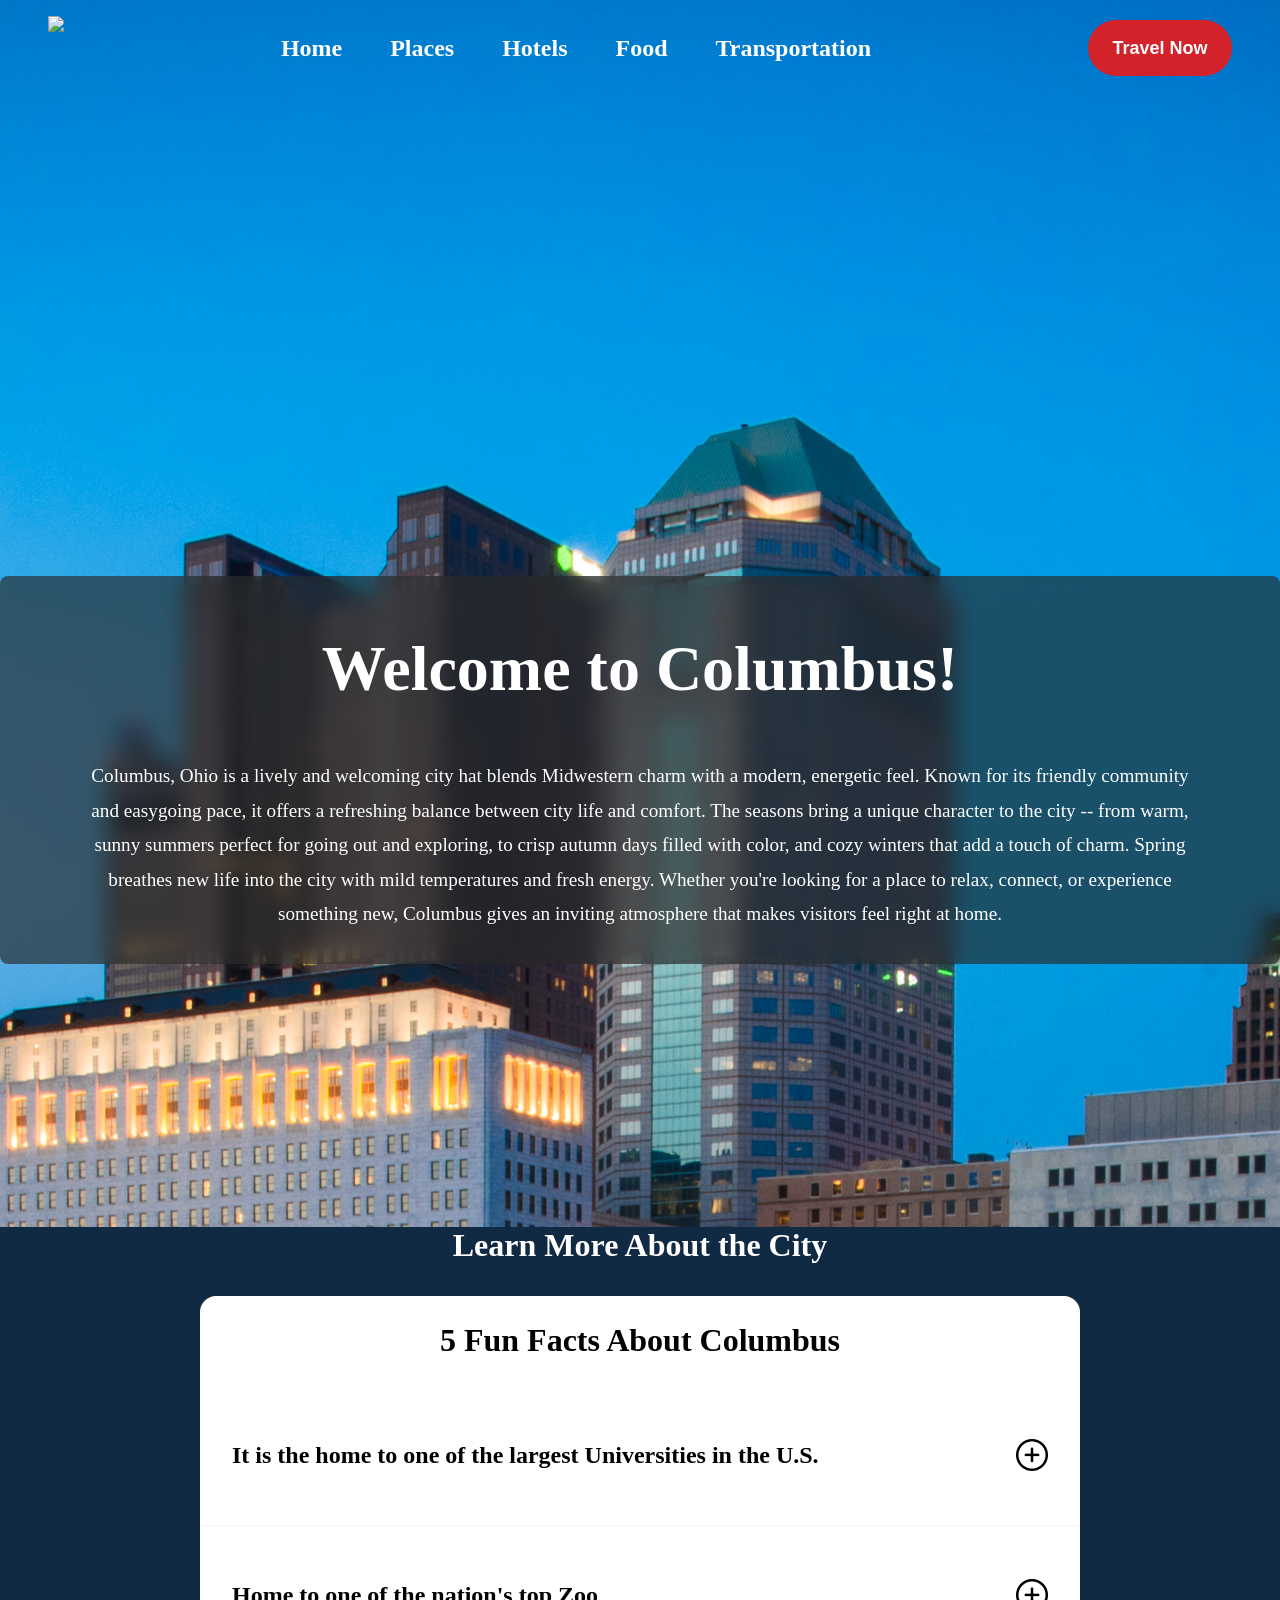
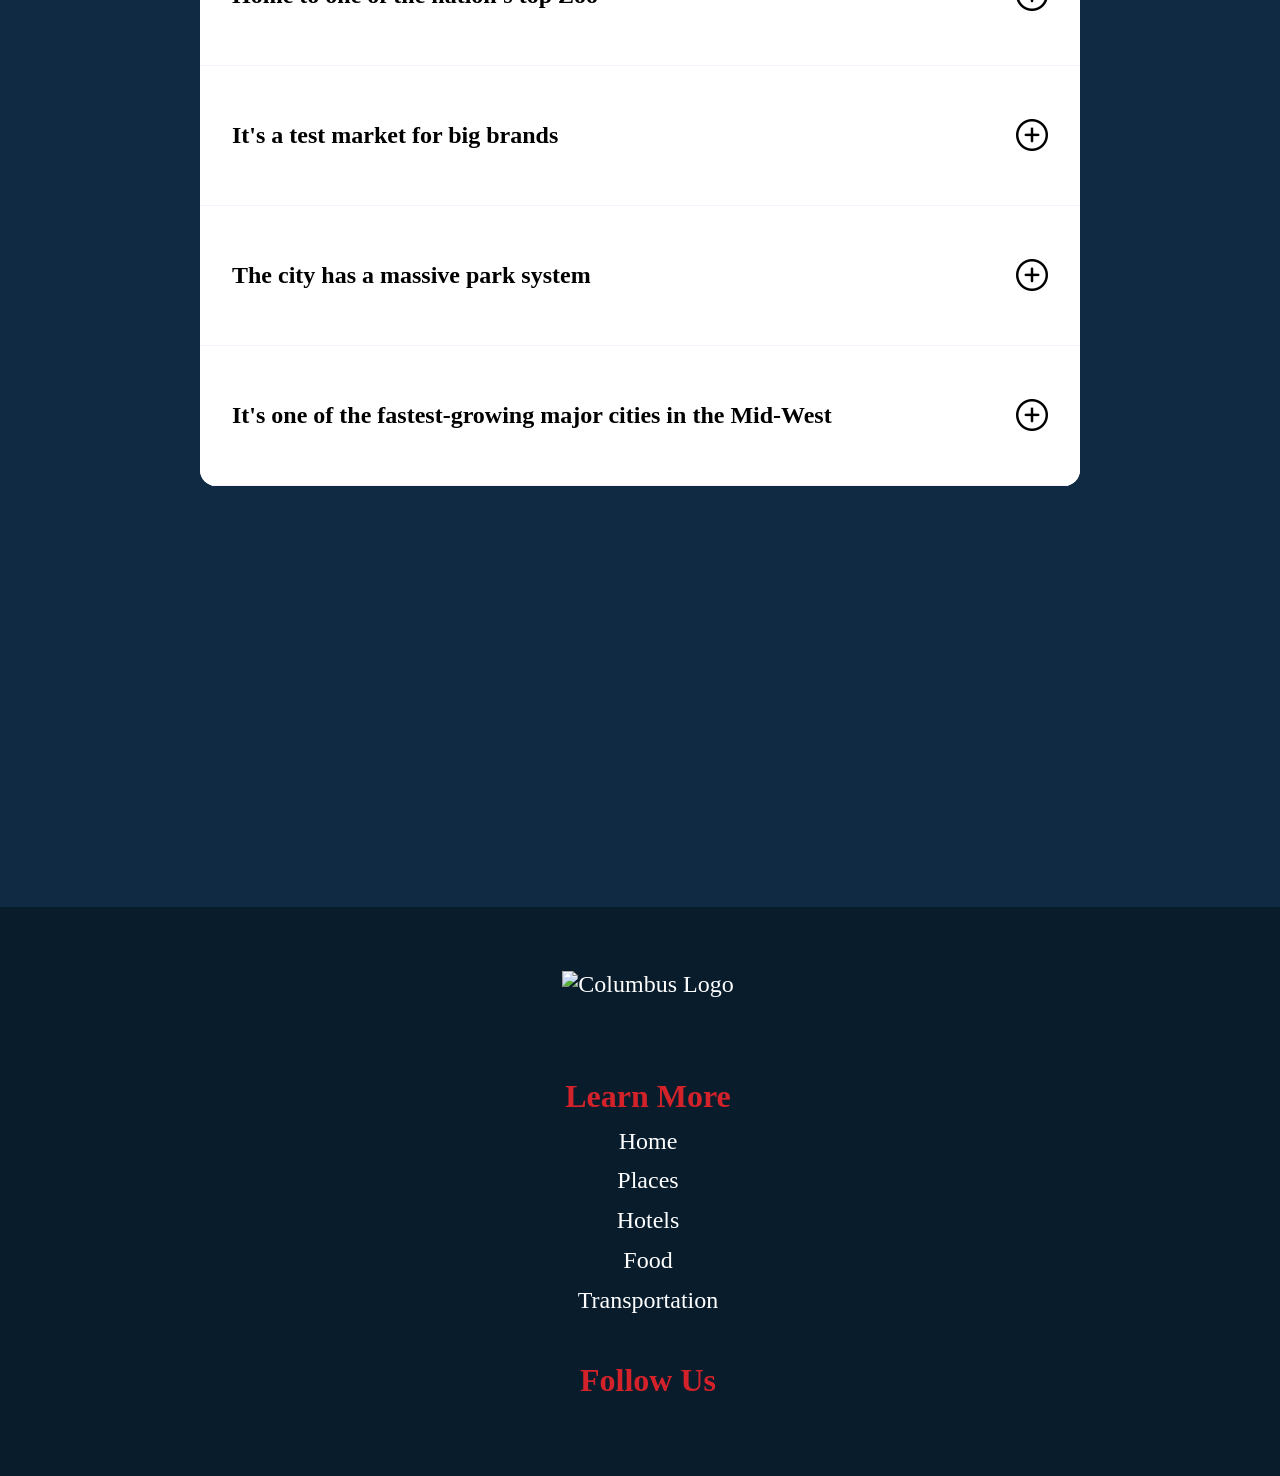
==== commit 23eae4f9: "Alejandra Quintero 5/22/2026 8:05 am" ====
--- a/index.html
+++ b/index.html
@@ -11,12 +11,9 @@
 
 
 
-<<<<<<< HEAD
-
-
-
-=======
->>>>>>> d116f4d7943fd6edf4b1514d720109e2af7fb3e4
+
+
+
 </head>
 <body>
     <!--NAVBAR SECTION -->
@@ -31,26 +28,17 @@
     <!--MAIN HERO SECTION -->
     <section class =  "hero">
         <nav class = "navbar">
-<<<<<<< HEAD
         <a href="index.html" id = "navlogo">
 
-=======
-        <a href="index.html" id = "navlogo"> 
->>>>>>> d116f4d7943fd6edf4b1514d720109e2af7fb3e4
 
         <img class = "img" src = "./Resources/Columbus_LogoLockUp_Red_RGB.png"></a>
         <div class = "hamburguer">
             &#9776;
 
-<<<<<<< HEAD
 
         </div>
    
 
-=======
-        </div>
-    
->>>>>>> d116f4d7943fd6edf4b1514d720109e2af7fb3e4
 
         <ul class = "navbar_menu">
             <li><a class = "nav_links" href = "index.html">Home</a></li>
@@ -107,21 +95,12 @@
                             </h3>
                             <img src = "./resources/add.png" alt = "plus icon" class = "plus-icon">
                         </div>
-<<<<<<< HEAD
                                 <p class = "card_p">
                                     The Ohio State located in downtown Columbus has over 60,000 students
                                     giving the city hge, energetic college-twon vibes, specially on game days.
                                 </p>
                                 <img src = "resources/ScriptOhio.jpg" alt = "Ohio State" class = "card_img">
                        
-=======
-                                <p class = "card_p"> 
-                                    The Ohio State located in downtown Columbus has over 60,000 students 
-                                    giving the city hge, energetic college-twon vibes, specially on game days. 
-                                </p>
-                                <img src = "resources/ScriptOhio.jpg" alt = "Ohio State" class = "card_img">
-                        
->>>>>>> d116f4d7943fd6edf4b1514d720109e2af7fb3e4
                     </div>
                     <div class = "card">
                         <div class = "title">
@@ -131,19 +110,11 @@
                             <img src = "./resources/add.png" alt = "plus icon" class = "plus-icon">
                         </div>
                                 <p class = "card_p">
-<<<<<<< HEAD
                                     The Columbus Zoo and Aquarium is consistently ranked among the best in the country
                                     and was made famous by Zookeeper and TV personality Jack Hannah
                                 </p>
                                 <img src = "./resources/09500_hr.jpg" alt = "Columbus Zoo" class = "card_img">
                        
-=======
-                                    The Columbus Zoo and Aquarium is consistently ranked among the best in the country 
-                                    and was made famous by Zookeeper and TV personality Jack Hannah 
-                                </p>
-                                <img src = "./resources/09500_hr.jpg" alt = "Columbus Zoo" class = "card_img">
-                        
->>>>>>> d116f4d7943fd6edf4b1514d720109e2af7fb3e4
                     </div>
                     <div class = "card">
                         <div class = "title">
@@ -158,12 +129,8 @@
                             </p>
                             <img src = "resources/ShortNorth_2.jpg" alt = "Brands" class = "card_img">
 
-<<<<<<< HEAD
-
-                       
-=======
-                        
->>>>>>> d116f4d7943fd6edf4b1514d720109e2af7fb3e4
+
+                       
                     </div>
                     <div class = "card">
                         <div class = "title">
@@ -173,7 +140,6 @@
                             <img src = "./resources/add.png" alt = "plus icon" class = "plus-icon">
                         </div>
                                 <p class ="card_p">
-<<<<<<< HEAD
                                     Columbus and Franklin County Metro Parks include over 20 parks with miles of trails,
                                     nature centers,  and outdoor activities -- all free to visit.
                                 </p>
@@ -181,14 +147,6 @@
 
 
                        
-=======
-                                    Columbus and Franklin County Metro Parks include over 20 parks with miles of trails, 
-                                    nature centers,  and outdoor activities -- all free to visit. 
-                                </p>
-                                <img src = "./resources/metro parks.jpeg" alt = "parks" class = "card_img">
-
-                        
->>>>>>> d116f4d7943fd6edf4b1514d720109e2af7fb3e4
                     </div>
                     <div class = "card">
                         <div class = "title">
@@ -201,13 +159,8 @@
                                     Columbus has been rapidly growing thanks to its strong job market, tech scene,
                                     and high quality of life, making it a hotspot for young professionals and entrepeneurs.
                                 </p>
-<<<<<<< HEAD
                                 <img src = "./resources/IMG_3878.jpg" alt = "columbus" class = "card_img">
                        
-=======
-                                <img src = "./resources/IMG_3878.jpg" alt = "columbus" class = "card_img"> 
-                        
->>>>>>> d116f4d7943fd6edf4b1514d720109e2af7fb3e4
                     </div>
 
 
@@ -217,7 +170,6 @@
     </section>
 
 
-<<<<<<< HEAD
 <footer class = "footer">
         <div class = "footer_section">
             <a href = "index.html">
@@ -248,48 +200,3 @@
 <script src = "code.js"></script>
 </body>
 </html>
-=======
-
-    <!--FOOTER SECTION-->
-   <footer class="footer">
-
-    <div class="footer_section">
-        <a href="index.html">
-            <img class="footer_logo" src="./Resources/Columbus_LogoLockUp_Red_RGB.png">
-        </a>
-    </div>
-
-    <div class="footer_section">
-        <h2>Learn More</h2>
-
-        <a href="places.html">Places</a>
-        <a href="hotels.html">Hotels</a>
-        <a href="food.html">Food</a>
-        <a href="transportation.html">Transportation</a>
-    </div>
-
-    <div class="footer_section">
-        <h2>Follow Us</h2>
-
-        <div class="media_icons">
-            <a href="https://www.facebook.com/Columbus/" target="_blank">
-        <i class="fa-brands fa-square-facebook"></i>
-    </a>
-
-    <a href="https://www.instagram.com/Columbus/" target="_blank">
-        <i class="fa-brands fa-square-instagram"></i>
-    </a>
-
-    <a href="https://x.com/Columbus" target="_blank">
-        <i class="fa-brands fa-square-twitter"></i>
-    </a>
-
-    <a href="https://www.youtube.com/channel/UCgJ-dVHrsf5W9vEgA90TOJw" target="_blank">
-        <i class="fa-brands fa-square-youtube"></i>
-    </a>
-</div>
-        </div>
-    </div>
-
-</footer>
->>>>>>> d116f4d7943fd6edf4b1514d720109e2af7fb3e4
